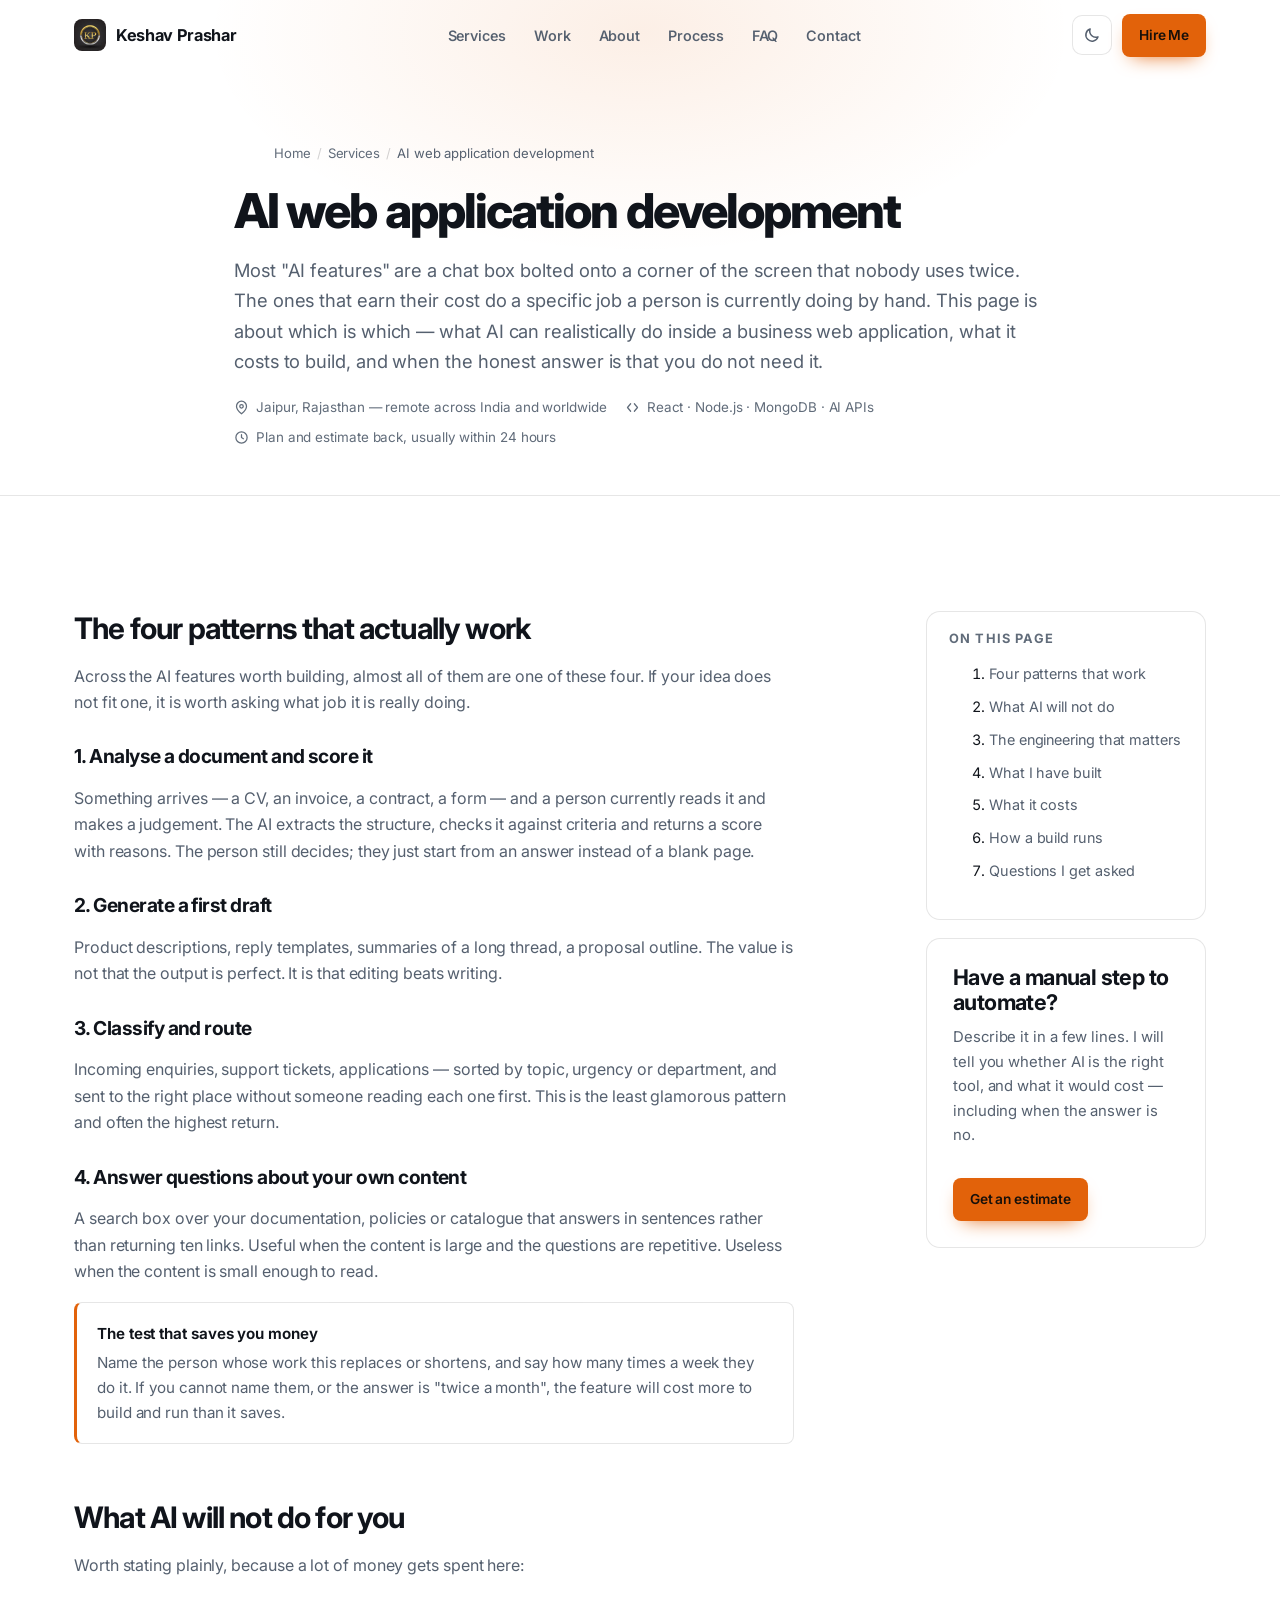
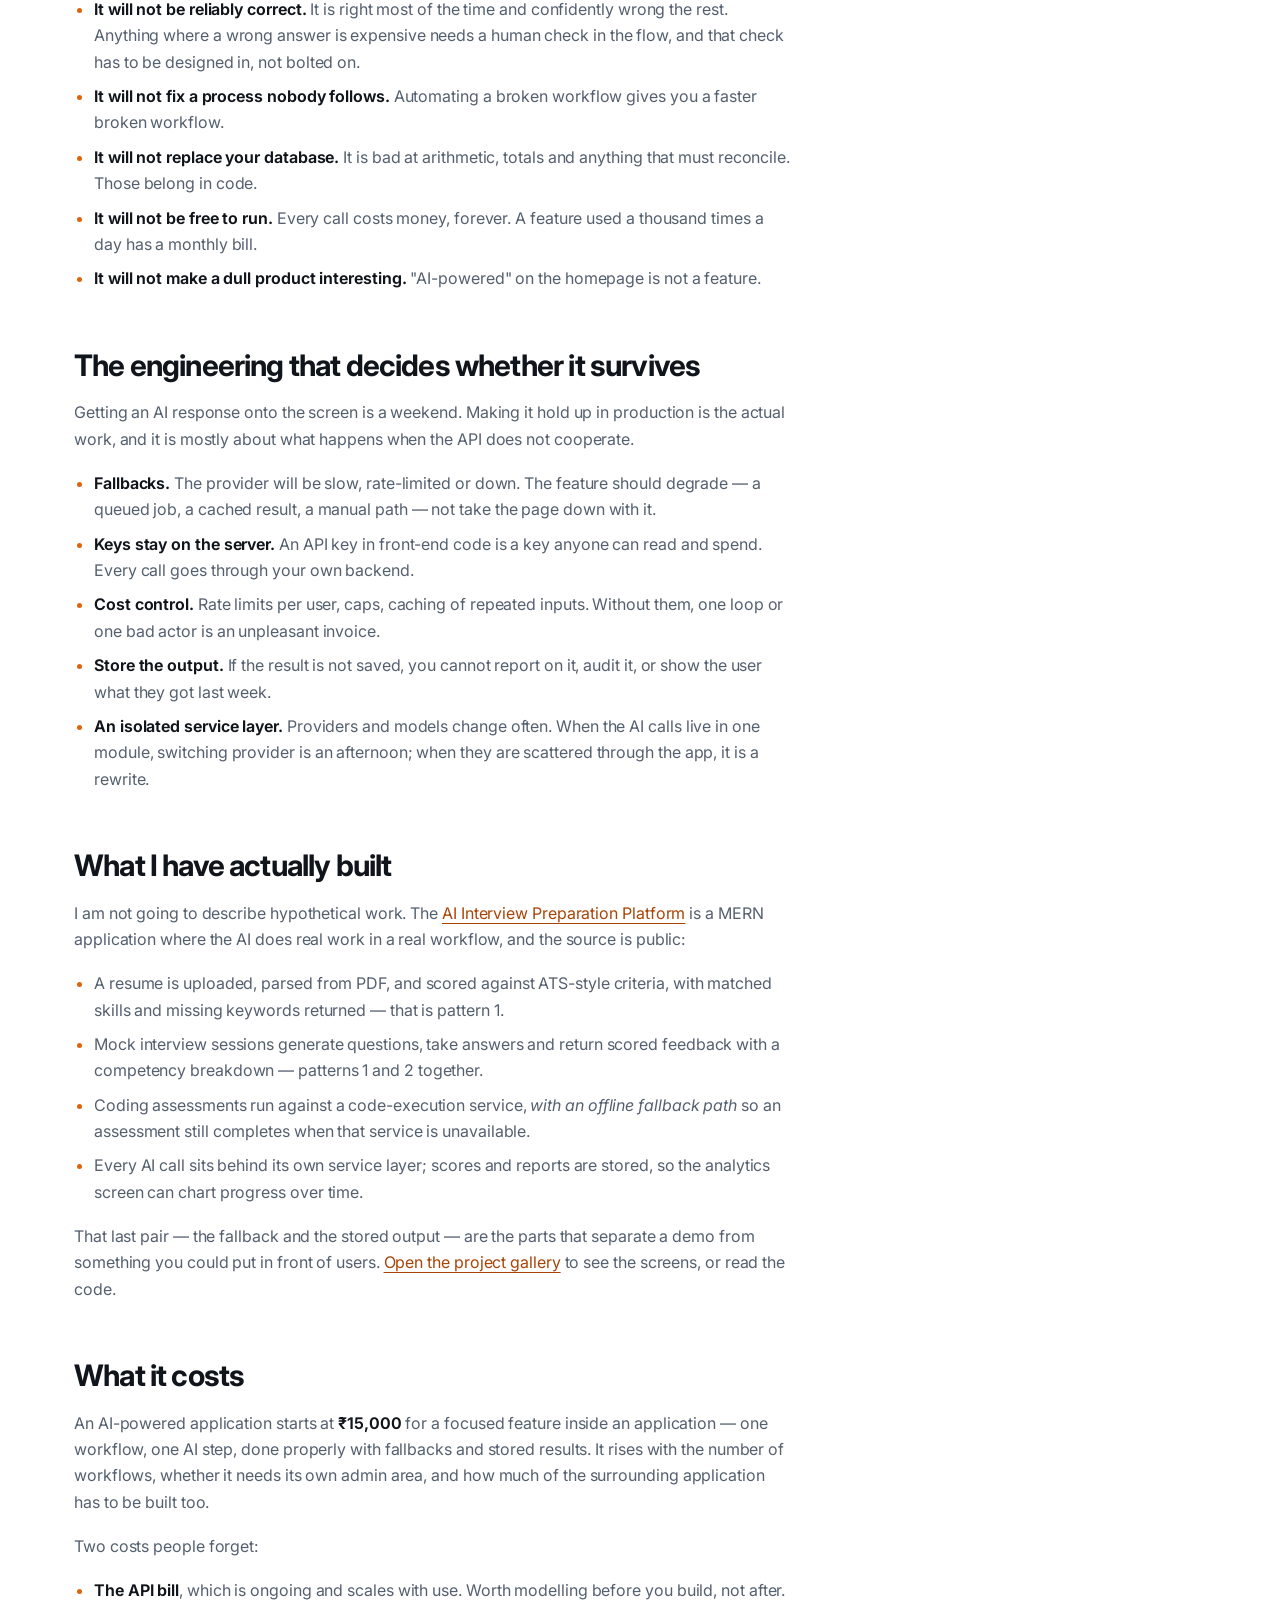
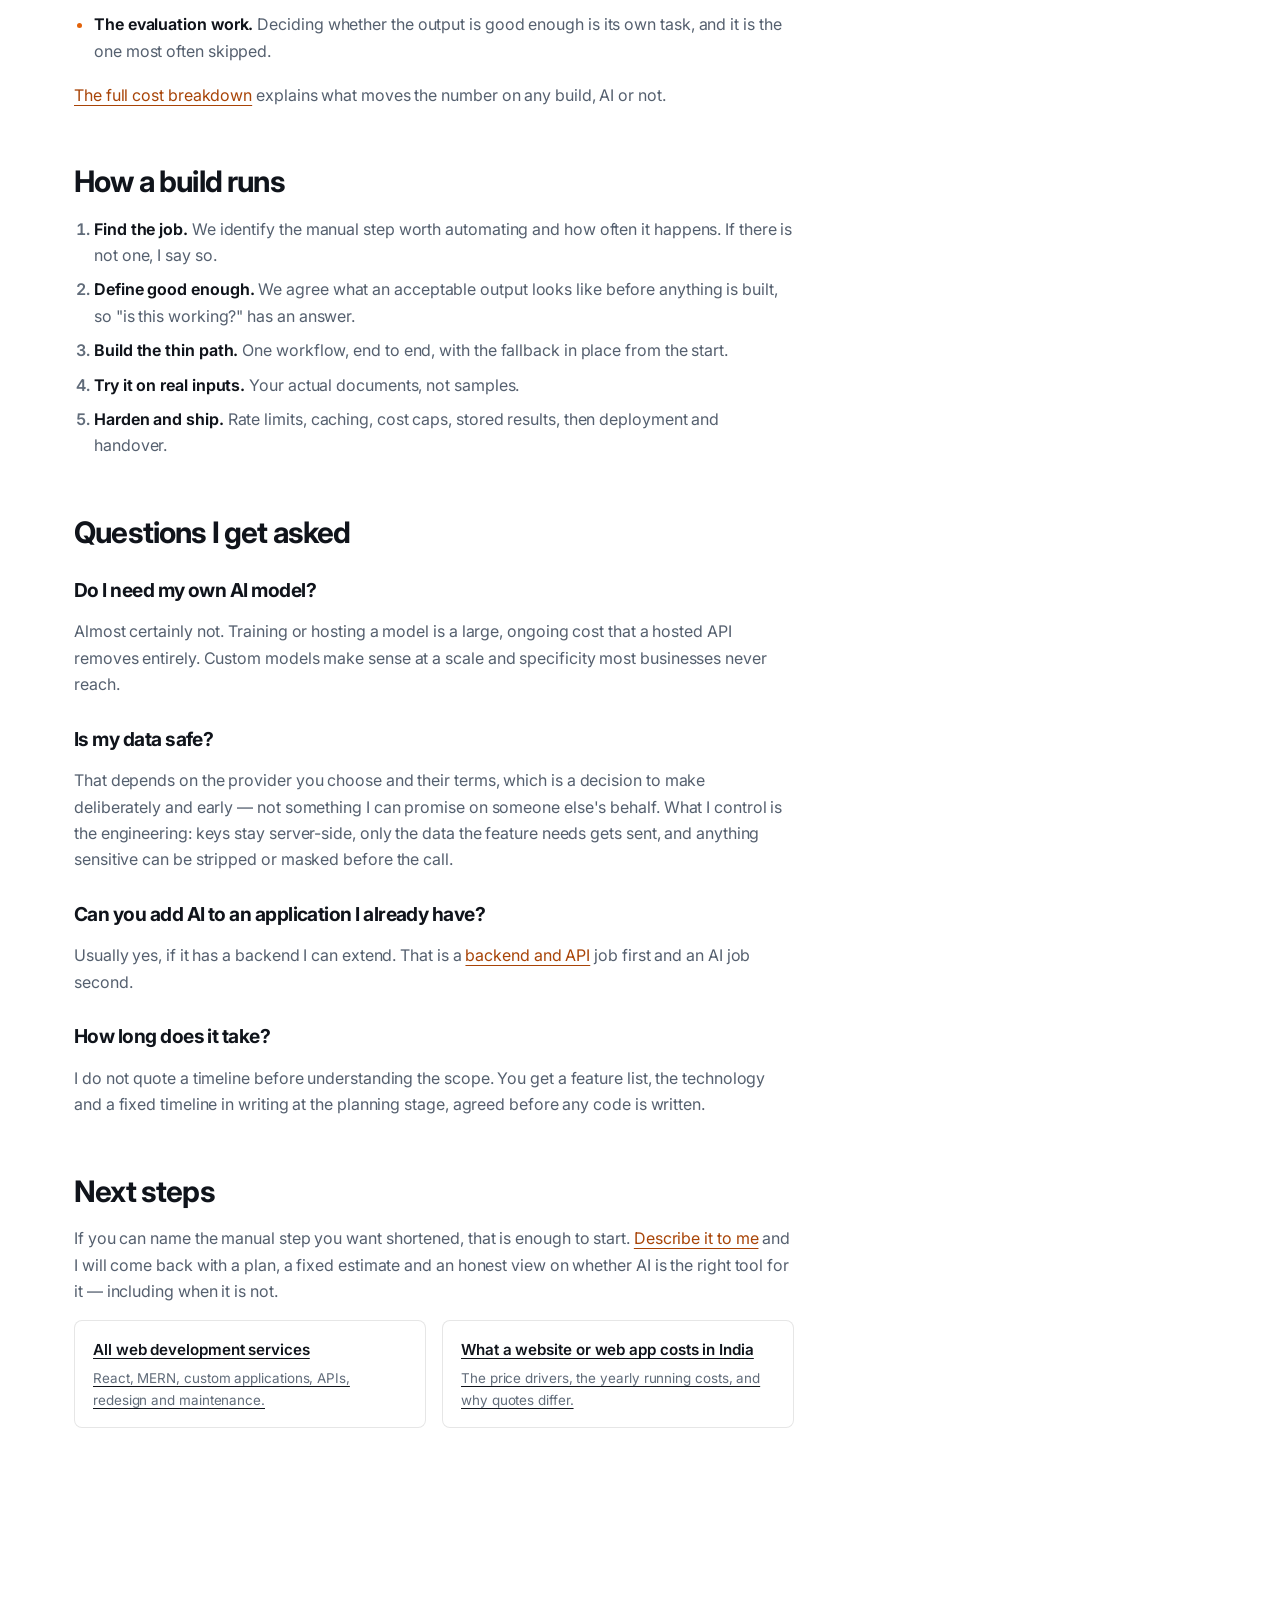
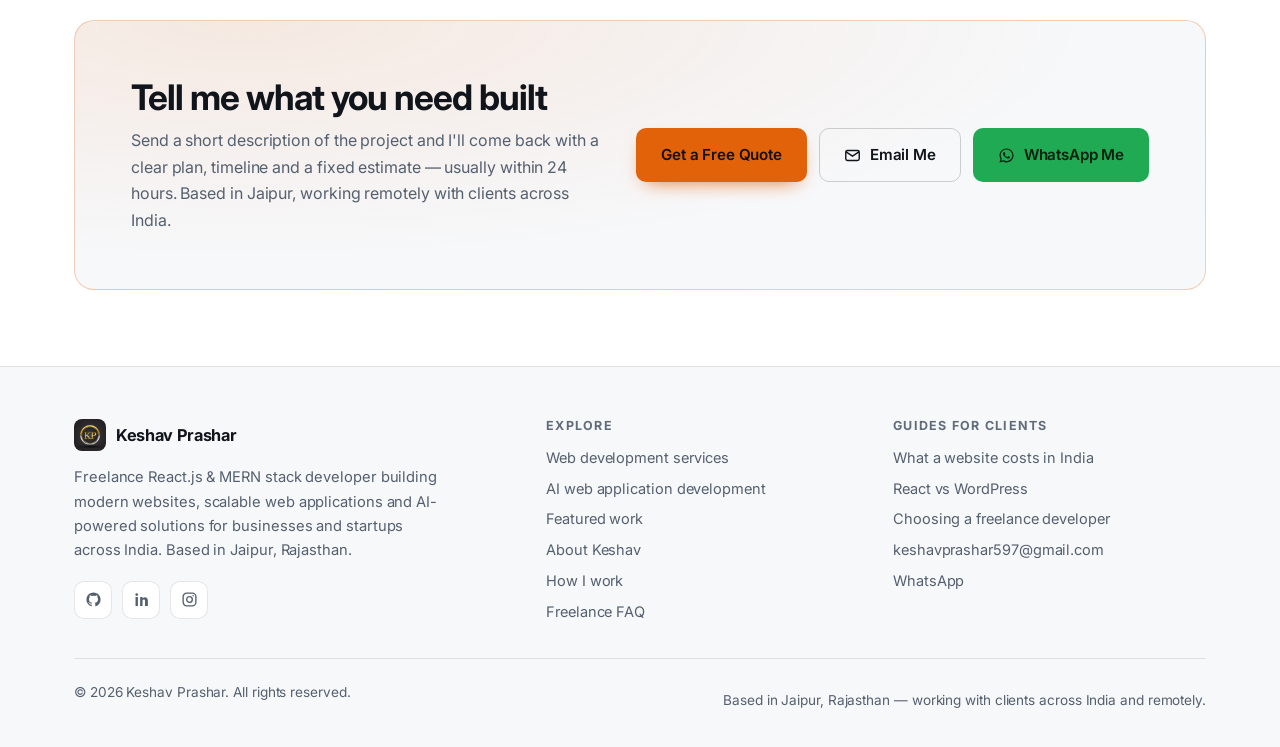
==== ai-web-development/index.html @ 8e87baff "Fix font-swap layout shift, add AI landing page, make CTAs trackable Three changes, each from a meas" ====
<!DOCTYPE html>
<html lang="en-IN" data-theme="dark">

<head>
	<meta charset="utf-8">
	<meta name="viewport" content="width=device-width, initial-scale=1">
	<meta name="theme-color" content="#0b0d11">

	<title>AI Web Application Development in India | Keshav Prashar</title>
	<meta name="description" content="What AI can realistically do inside a business web application, the four patterns that actually work, what it costs, and when AI is the wrong answer. From a developer who has shipped one.">
	<link rel="canonical" href="https://keshavprash.github.io/Keshav-Dev/ai-web-development/">

	<!-- Open Graph -->
	<meta property="og:type" content="website">
	<meta property="og:site_name" content="Keshav Prashar">
	<meta property="og:title" content="AI Web Application Development in India">
	<meta property="og:description" content="What AI can realistically do inside a business web application, the four patterns that actually work, what it costs, and when AI is the wrong answer.">
	<meta property="og:image" content="https://keshavprash.github.io/Keshav-Dev/images/og-cover.jpg">
	<meta property="og:image:width" content="1200">
	<meta property="og:image:height" content="630">
	<meta property="og:url" content="https://keshavprash.github.io/Keshav-Dev/ai-web-development/">
	<meta property="og:locale" content="en_IN">

	<!-- Twitter -->
	<meta name="twitter:card" content="summary_large_image">
	<meta name="twitter:title" content="AI Web Application Development in India">
	<meta name="twitter:description" content="What AI can realistically do inside a business web application, and when it is the wrong answer.">
	<meta name="twitter:image" content="https://keshavprash.github.io/Keshav-Dev/images/og-cover.jpg">

	<script type="application/ld+json">
	{
		"@context": "https://schema.org",
		"@graph": [
			{
				"@type": "WebPage",
				"@id": "https://keshavprash.github.io/Keshav-Dev/ai-web-development/#webpage",
				"url": "https://keshavprash.github.io/Keshav-Dev/ai-web-development/",
				"name": "AI Web Application Development in India | Keshav Prashar",
				"description": "What AI can realistically do inside a business web application, the four patterns that actually work, what it costs, and when AI is the wrong answer.",
				"inLanguage": "en-IN",
				"isPartOf": { "@id": "https://keshavprash.github.io/Keshav-Dev/#website" },
				"about": { "@id": "https://keshavprash.github.io/Keshav-Dev/#service-ai-application" },
				"publisher": { "@id": "https://keshavprash.github.io/Keshav-Dev/#person" },
				"breadcrumb": { "@id": "https://keshavprash.github.io/Keshav-Dev/ai-web-development/#breadcrumb" },
				"dateModified": "2026-08-30"
			},
			{
				"@type": "Service",
				"@id": "https://keshavprash.github.io/Keshav-Dev/#service-ai-application",
				"name": "AI-Powered Web Application Development",
				"description": "Web applications with AI APIs behind them — automated analysis, generated feedback and scoring built into a workflow your users actually follow.",
				"serviceType": "AI web application development",
				"provider": { "@id": "https://keshavprash.github.io/Keshav-Dev/#person" },
				"areaServed": [
					{ "@type": "Country", "name": "India" },
					{ "@type": "State", "name": "Rajasthan" },
					{ "@type": "City", "name": "Jaipur" }
				],
				"url": "https://keshavprash.github.io/Keshav-Dev/ai-web-development/"
			},
			{
				"@type": "Person",
				"@id": "https://keshavprash.github.io/Keshav-Dev/#person",
				"name": "Keshav Prashar",
				"jobTitle": "Freelance React.js & MERN Stack Developer",
				"url": "https://keshavprash.github.io/Keshav-Dev/",
				"email": "mailto:keshavprashar597@gmail.com",
				"telephone": "+91-7633853037",
				"address": {
					"@type": "PostalAddress",
					"addressLocality": "Jaipur",
					"addressRegion": "Rajasthan",
					"addressCountry": "IN"
				},
				"sameAs": [
					"https://github.com/keshavprash",
					"https://www.linkedin.com/in/keshav-prashar-9277b2256"
				]
			},
			{
				"@type": "BreadcrumbList",
				"@id": "https://keshavprash.github.io/Keshav-Dev/ai-web-development/#breadcrumb",
				"itemListElement": [
					{ "@type": "ListItem", "position": 1, "name": "Home", "item": "https://keshavprash.github.io/Keshav-Dev/" },
					{ "@type": "ListItem", "position": 2, "name": "Services", "item": "https://keshavprash.github.io/Keshav-Dev/services/" },
					{ "@type": "ListItem", "position": 3, "name": "AI web application development" }
				]
			}
		]
	}
	</script>
	<meta name="robots" content="index, follow, max-snippet:-1, max-image-preview:large, max-video-preview:-1">
	<meta name="author" content="Keshav Prashar">

	<link rel="icon" type="image/jpeg" href="../images/kp.jpg">
	<link rel="apple-touch-icon" href="../images/kp.jpg">

	<link rel="preconnect" href="https://fonts.googleapis.com">
	<link rel="preconnect" href="https://fonts.gstatic.com" crossorigin>
	<link href="https://fonts.googleapis.com/css2?family=Inter:wght@400;500;600;700;800&display=swap" rel="stylesheet">
	<link rel="stylesheet" href="../css/style.css">

	<script>
		// Restore the visitor's saved theme before first paint.
		(function () {
			try {
				var saved = localStorage.getItem('kp-theme');
				if (saved === 'light' || saved === 'dark') {
					document.documentElement.setAttribute('data-theme', saved);
				} else if (window.matchMedia('(prefers-color-scheme: light)').matches) {
					document.documentElement.setAttribute('data-theme', 'light');
				}
				var tc = document.querySelector('meta[name="theme-color"]');
				if (tc && document.documentElement.getAttribute('data-theme') === 'light') {
					tc.setAttribute('content', '#ffffff');
				}
			} catch (e) { /* keep the default dark theme */ }
		})();
	</script>
</head>

<body>
	<a class="skip-link" href="#main">Skip to main content</a>

	<header class="site-header">
		<div class="container">
			<nav class="nav" aria-label="Primary">
				<a class="brand" href="../">
					<img src="../images/kp.jpg" alt="" width="32" height="32" decoding="async">
					<span>Keshav Prashar</span>
				</a>

				<ul class="nav-links">
					<li><a href="../services/">Services</a></li>
					<li><a href="../#work">Work</a></li>
					<li><a href="../#about">About</a></li>
					<li><a href="../#process">Process</a></li>
					<li><a href="../#faq">FAQ</a></li>
					<li><a href="../#contact">Contact</a></li>
				</ul>

				<div class="nav-actions">
					<button class="icon-btn theme-toggle" type="button" aria-label="Switch to light theme">
						<svg class="icon-sun" viewBox="0 0 24 24" fill="none" stroke="currentColor" stroke-width="2" stroke-linecap="round" aria-hidden="true"><circle cx="12" cy="12" r="4.2"/><path d="M12 2v2.4M12 19.6V22M4.2 4.2l1.7 1.7M18.1 18.1l1.7 1.7M2 12h2.4M19.6 12H22M4.2 19.8l1.7-1.7M18.1 5.9l1.7-1.7"/></svg>
						<svg class="icon-moon" viewBox="0 0 24 24" fill="none" stroke="currentColor" stroke-width="2" stroke-linecap="round" stroke-linejoin="round" aria-hidden="true"><path d="M20 14.5A8.2 8.2 0 0 1 9.5 4 8.3 8.3 0 1 0 20 14.5z"/></svg>
					</button>

					<a class="btn btn--primary btn--sm btn--hire" href="../#contact">Hire Me</a>

					<button class="icon-btn nav-toggle" type="button" aria-expanded="false" aria-controls="mobile-menu" aria-label="Open menu">
						<svg viewBox="0 0 24 24" fill="none" stroke="currentColor" stroke-width="2" stroke-linecap="round" aria-hidden="true"><path d="M3 6h18M3 12h18M3 18h18"/></svg>
					</button>
				</div>
			</nav>
		</div>
	</header>

	<div class="mobile-menu" id="mobile-menu">
		<a href="../services/">Services</a>
		<a href="../#work">Work</a>
		<a href="../#about">About</a>
		<a href="../#process">Process</a>
		<a href="../#faq">FAQ</a>
		<a href="../#contact">Contact</a>
		<a class="btn btn--primary" href="../#contact">Get a Project Estimate</a>
	</div>

	<main id="main" tabindex="-1">
		<!-- ==================================================== PAGE HERO -->
		<section class="page-hero">
			<div class="container">
				<ol class="crumbs" data-reveal>
					<li><a href="../">Home</a></li>
					<li><a href="../services/">Services</a></li>
					<li><span aria-current="page">AI web application development</span></li>
				</ol>

				<h1 data-reveal>AI web application development</h1>

				<p class="lede" data-reveal>
					Most "AI features" are a chat box bolted onto a corner of the screen that nobody uses twice.
					The ones that earn their cost do a specific job a person is currently doing by hand. This page
					is about which is which — what AI can realistically do inside a business web application,
					what it costs to build, and when the honest answer is that you do not need it.
				</p>

				<div class="page-meta" data-reveal>
					<span>
						<svg viewBox="0 0 24 24" fill="none" stroke="currentColor" stroke-width="2" stroke-linecap="round" stroke-linejoin="round" aria-hidden="true"><path d="M20 10c0 6-8 12-8 12s-8-6-8-12a8 8 0 1 1 16 0z"/><circle cx="12" cy="10" r="2.8"/></svg>
						Jaipur, Rajasthan — remote across India and worldwide
					</span>
					<span>
						<svg viewBox="0 0 24 24" fill="none" stroke="currentColor" stroke-width="2" stroke-linecap="round" stroke-linejoin="round" aria-hidden="true"><path d="M9 18l-5-6 5-6M15 6l5 6-5 6"/></svg>
						React · Node.js · MongoDB · AI APIs
					</span>
					<span>
						<svg viewBox="0 0 24 24" fill="none" stroke="currentColor" stroke-width="2" stroke-linecap="round" stroke-linejoin="round" aria-hidden="true"><circle cx="12" cy="12" r="9"/><path d="M12 7.5V12l3 2"/></svg>
						Plan and estimate back, usually within 24 hours
					</span>
				</div>
			</div>
		</section>

		<section class="section">
			<div class="container">
				<div class="article-grid">
					<article class="prose" data-reveal>

						<h2 id="what-works">The four patterns that actually work</h2>
						<p>Across the AI features worth building, almost all of them are one of these four. If your
							idea does not fit one, it is worth asking what job it is really doing.</p>

						<h3>1. Analyse a document and score it</h3>
						<p>Something arrives — a CV, an invoice, a contract, a form — and a person currently reads
							it and makes a judgement. The AI extracts the structure, checks it against criteria and
							returns a score with reasons. The person still decides; they just start from an answer
							instead of a blank page.</p>

						<h3>2. Generate a first draft</h3>
						<p>Product descriptions, reply templates, summaries of a long thread, a proposal outline.
							The value is not that the output is perfect. It is that editing beats writing.</p>

						<h3>3. Classify and route</h3>
						<p>Incoming enquiries, support tickets, applications — sorted by topic, urgency or
							department, and sent to the right place without someone reading each one first. This is
							the least glamorous pattern and often the highest return.</p>

						<h3>4. Answer questions about your own content</h3>
						<p>A search box over your documentation, policies or catalogue that answers in sentences
							rather than returning ten links. Useful when the content is large and the questions are
							repetitive. Useless when the content is small enough to read.</p>

						<div class="callout">
							<p><strong>The test that saves you money</strong>
								Name the person whose work this replaces or shortens, and say how many times a week
								they do it. If you cannot name them, or the answer is "twice a month", the feature
								will cost more to build and run than it saves.</p>
						</div>

						<h2 id="what-it-doesnt">What AI will not do for you</h2>
						<p>Worth stating plainly, because a lot of money gets spent here:</p>
						<ul>
							<li><strong>It will not be reliably correct.</strong> It is right most of the time and
								confidently wrong the rest. Anything where a wrong answer is expensive needs a human
								check in the flow, and that check has to be designed in, not bolted on.</li>
							<li><strong>It will not fix a process nobody follows.</strong> Automating a broken
								workflow gives you a faster broken workflow.</li>
							<li><strong>It will not replace your database.</strong> It is bad at arithmetic, totals
								and anything that must reconcile. Those belong in code.</li>
							<li><strong>It will not be free to run.</strong> Every call costs money, forever. A
								feature used a thousand times a day has a monthly bill.</li>
							<li><strong>It will not make a dull product interesting.</strong> "AI-powered" on the
								homepage is not a feature.</li>
						</ul>

						<h2 id="engineering">The engineering that decides whether it survives</h2>
						<p>Getting an AI response onto the screen is a weekend. Making it hold up in production is
							the actual work, and it is mostly about what happens when the API does not cooperate.</p>
						<ul>
							<li><strong>Fallbacks.</strong> The provider will be slow, rate-limited or down. The
								feature should degrade — a queued job, a cached result, a manual path — not take the
								page down with it.</li>
							<li><strong>Keys stay on the server.</strong> An API key in front-end code is a key
								anyone can read and spend. Every call goes through your own backend.</li>
							<li><strong>Cost control.</strong> Rate limits per user, caps, caching of repeated
								inputs. Without them, one loop or one bad actor is an unpleasant invoice.</li>
							<li><strong>Store the output.</strong> If the result is not saved, you cannot report on
								it, audit it, or show the user what they got last week.</li>
							<li><strong>An isolated service layer.</strong> Providers and models change often. When
								the AI calls live in one module, switching provider is an afternoon; when they are
								scattered through the app, it is a rewrite.</li>
						</ul>

						<h2 id="proof">What I have actually built</h2>
						<p>I am not going to describe hypothetical work. The
							<a href="https://github.com/keshavprash/AI-Interview-Preparation-Platform" target="_blank" rel="noopener" data-cta="github">AI
							Interview Preparation Platform</a> is a MERN application where the AI does real work in
							a real workflow, and the source is public:</p>
						<ul>
							<li>A resume is uploaded, parsed from PDF, and scored against ATS-style criteria, with
								matched skills and missing keywords returned — that is pattern 1.</li>
							<li>Mock interview sessions generate questions, take answers and return scored feedback
								with a competency breakdown — patterns 1 and 2 together.</li>
							<li>Coding assessments run against a code-execution service, <em>with an offline
								fallback path</em> so an assessment still completes when that service is
								unavailable.</li>
							<li>Every AI call sits behind its own service layer; scores and reports are stored, so
								the analytics screen can chart progress over time.</li>
						</ul>
						<p>That last pair — the fallback and the stored output — are the parts that separate a demo
							from something you could put in front of users.
							<a href="../#work">Open the project gallery</a> to see the screens, or read the code.</p>

						<h2 id="cost">What it costs</h2>
						<p>An AI-powered application starts at <strong>₹15,000</strong> for a focused feature inside
							an application — one workflow, one AI step, done properly with fallbacks and stored
							results. It rises with the number of workflows, whether it needs its own admin area, and
							how much of the surrounding application has to be built too.</p>
						<p>Two costs people forget:</p>
						<ul>
							<li><strong>The API bill</strong>, which is ongoing and scales with use. Worth modelling
								before you build, not after.</li>
							<li><strong>The evaluation work.</strong> Deciding whether the output is good enough is
								its own task, and it is the one most often skipped.</li>
						</ul>
						<p><a href="../website-development-cost-india/">The full cost breakdown</a> explains what
							moves the number on any build, AI or not.</p>

						<h2 id="process">How a build runs</h2>
						<ol>
							<li><strong>Find the job.</strong> We identify the manual step worth automating and how
								often it happens. If there is not one, I say so.</li>
							<li><strong>Define good enough.</strong> We agree what an acceptable output looks like
								before anything is built, so "is this working?" has an answer.</li>
							<li><strong>Build the thin path.</strong> One workflow, end to end, with the fallback in
								place from the start.</li>
							<li><strong>Try it on real inputs.</strong> Your actual documents, not samples.</li>
							<li><strong>Harden and ship.</strong> Rate limits, caching, cost caps, stored results,
								then deployment and handover.</li>
						</ol>

						<h2 id="faq">Questions I get asked</h2>
						<h3>Do I need my own AI model?</h3>
						<p>Almost certainly not. Training or hosting a model is a large, ongoing cost that a
							hosted API removes entirely. Custom models make sense at a scale and specificity most
							businesses never reach.</p>
						<h3>Is my data safe?</h3>
						<p>That depends on the provider you choose and their terms, which is a decision to make
							deliberately and early — not something I can promise on someone else's behalf. What I
							control is the engineering: keys stay server-side, only the data the feature needs gets
							sent, and anything sensitive can be stripped or masked before the call.</p>
						<h3>Can you add AI to an application I already have?</h3>
						<p>Usually yes, if it has a backend I can extend. That is a
							<a href="../services/#api-backend">backend and API</a> job first and an AI job second.</p>
						<h3>How long does it take?</h3>
						<p>I do not quote a timeline before understanding the scope. You get a feature list, the
							technology and a fixed timeline in writing at the planning stage, agreed before any code
							is written.</p>

						<h2 id="next">Next steps</h2>
						<p>If you can name the manual step you want shortened, that is enough to start.
							<a href="../#contact">Describe it to me</a> and I will come back with a plan, a fixed
							estimate and an honest view on whether AI is the right tool for it — including when it
							is not.</p>

						<div class="next-reads">
							<a href="../services/">All web development services
								<span>React, MERN, custom applications, APIs, redesign and maintenance.</span></a>
							<a href="../website-development-cost-india/">What a website or web app costs in India
								<span>The price drivers, the yearly running costs, and why quotes differ.</span></a>
						</div>
					</article>

					<aside class="article-side">
						<nav class="card toc" aria-label="On this page">
							<h2>On this page</h2>
							<ol>
								<li><a href="#what-works">Four patterns that work</a></li>
								<li><a href="#what-it-doesnt">What AI will not do</a></li>
								<li><a href="#engineering">The engineering that matters</a></li>
								<li><a href="#proof">What I have built</a></li>
								<li><a href="#cost">What it costs</a></li>
								<li><a href="#process">How a build runs</a></li>
								<li><a href="#faq">Questions I get asked</a></li>
							</ol>
						</nav>

						<div class="card">
							<h3>Have a manual step to automate?</h3>
							<p style="font-size:.93rem">Describe it in a few lines. I will tell you whether AI is
								the right tool, and what it would cost — including when the answer is no.</p>
							<a class="btn btn--primary btn--sm" href="../#contact" style="margin-top:14px">Get an estimate</a>
						</div>
					</aside>
				</div>
			</div>
		</section>

		<!-- ================================================= CLOSING CTA -->
		<section class="section section--tight" aria-label="Start a project">
			<div class="container">
				<div class="cta-band" data-reveal>
					<div>
						<h2>Tell me what you need built</h2>
						<p>Send a short description of the project and I'll come back with a clear plan, timeline
							and a fixed estimate — usually within 24 hours. Based in Jaipur, working remotely with
							clients across India.</p>
					</div>
					<div class="actions">
						<a class="btn btn--primary" href="../#contact">Get a Free Quote</a>
						<a class="btn btn--ghost" href="mailto:keshavprashar597@gmail.com?subject=Project%20enquiry" data-cta="email"><svg viewBox="0 0 24 24" fill="none" stroke="currentColor" stroke-width="2" stroke-linecap="round" stroke-linejoin="round" aria-hidden="true"><rect x="2.5" y="5" width="19" height="14" rx="2.5"/><path d="M3 7l9 6 9-6"/></svg>Email Me</a>
						<a class="btn btn--wa" href="https://wa.me/917633853037?text=Hi%20Keshav%2C%20I%27d%20like%20to%20discuss%20a%20project." target="_blank" rel="noopener" data-cta="whatsapp">
							<svg viewBox="0 0 24 24" fill="currentColor" aria-hidden="true"><path d="M12.04 2C6.6 2 2.2 6.4 2.2 11.84c0 1.74.46 3.44 1.32 4.94L2.05 22l5.35-1.4a9.8 9.8 0 0 0 4.64 1.18h.01c5.43 0 9.84-4.4 9.84-9.84 0-2.63-1.02-5.1-2.88-6.96A9.78 9.78 0 0 0 12.04 2zm0 17.94h-.01a8.2 8.2 0 0 1-4.16-1.14l-.3-.18-3.1.81.83-3.02-.2-.31a8.14 8.14 0 0 1-1.25-4.36c0-4.52 3.68-8.19 8.2-8.19a8.14 8.14 0 0 1 5.79 2.4 8.13 8.13 0 0 1 2.4 5.8c0 4.52-3.68 8.19-8.2 8.19zm4.5-6.13c-.25-.13-1.46-.72-1.68-.8-.23-.09-.39-.13-.56.12-.16.25-.64.8-.79.97-.14.16-.29.18-.54.06-.25-.13-1.04-.39-1.98-1.22-.73-.65-1.23-1.46-1.37-1.71-.14-.25-.02-.38.11-.5.11-.11.25-.29.37-.44.13-.15.17-.25.25-.42.08-.16.04-.31-.02-.44-.06-.12-.56-1.34-.76-1.84-.2-.48-.4-.42-.56-.43h-.48c-.16 0-.43.06-.65.31s-.85.83-.85 2.02.87 2.34.99 2.5c.12.17 1.71 2.61 4.14 3.66.58.25 1.03.4 1.38.51.58.19 1.11.16 1.53.1.47-.07 1.46-.6 1.66-1.18.21-.58.21-1.07.15-1.18-.06-.11-.23-.17-.48-.29z"/></svg>
							WhatsApp Me
						</a>
					</div>
				</div>
			</div>
		</section>
	</main>

	<!-- ============================================================ FOOTER -->
	<footer class="site-footer">
		<div class="container">
			<div class="footer-grid">
				<div class="footer-about">
					<a class="brand" href="../" style="margin-bottom:14px">
						<img src="../images/kp.jpg" alt="" width="32" height="32" loading="lazy" decoding="async">
						<span>Keshav Prashar</span>
					</a>
					<p>Freelance React.js &amp; MERN stack developer building modern websites, scalable web
						applications and AI-powered solutions for businesses and startups across India. Based in
						Jaipur, Rajasthan.</p>
					<ul class="social">
						<li><a href="https://github.com/keshavprash" target="_blank" rel="noopener" aria-label="GitHub" data-cta="github">
							<svg viewBox="0 0 24 24" fill="currentColor" aria-hidden="true"><path d="M12 2a10 10 0 0 0-3.16 19.49c.5.09.68-.22.68-.48v-1.7c-2.78.6-3.37-1.34-3.37-1.34-.45-1.16-1.11-1.47-1.11-1.47-.91-.62.07-.6.07-.6 1 .07 1.53 1.03 1.53 1.03.89 1.53 2.34 1.09 2.91.83.09-.65.35-1.09.63-1.34-2.22-.25-4.56-1.11-4.56-4.94 0-1.09.39-1.98 1.03-2.68-.1-.25-.45-1.27.1-2.65 0 0 .84-.27 2.75 1.02a9.5 9.5 0 0 1 5 0c1.91-1.29 2.75-1.02 2.75-1.02.55 1.38.2 2.4.1 2.65.64.7 1.03 1.59 1.03 2.68 0 3.84-2.34 4.69-4.57 4.94.36.31.68.92.68 1.85v2.74c0 .27.18.58.69.48A10 10 0 0 0 12 2z"/></svg>
						</a></li>
						<li><a href="https://www.linkedin.com/in/keshav-prashar-9277b2256" target="_blank" rel="noopener" aria-label="LinkedIn" data-cta="linkedin">
							<svg viewBox="0 0 24 24" fill="currentColor" aria-hidden="true"><path d="M6.94 8.5H3.56V21h3.38V8.5zM5.25 3a1.96 1.96 0 1 0 0 3.92 1.96 1.96 0 0 0 0-3.92zM21 13.9c0-3.4-1.82-4.98-4.24-4.98-1.96 0-2.83 1.08-3.32 1.83V8.5H10.1c.04.95 0 12.5 0 12.5h3.34v-6.98c0-.3.02-.6.11-.82.24-.6.79-1.22 1.72-1.22 1.21 0 1.7.92 1.7 2.28V21H21v-7.1z"/></svg>
						</a></li>
						<li><a href="https://www.instagram.com/keshav_prashar_00/" target="_blank" rel="noopener" aria-label="Instagram">
							<svg viewBox="0 0 24 24" fill="none" stroke="currentColor" stroke-width="1.9" aria-hidden="true"><rect x="3" y="3" width="18" height="18" rx="5"/><circle cx="12" cy="12" r="4"/><circle cx="17.2" cy="6.8" r="1.1" fill="currentColor" stroke="none"/></svg>
						</a></li>
					</ul>
				</div>

				<div>
					<h3>Explore</h3>
					<ul class="footer-links">
						<li><a href="../services/">Web development services</a></li>
						<li><a href="../ai-web-development/">AI web application development</a></li>
						<li><a href="../#work">Featured work</a></li>
						<li><a href="../#about">About Keshav</a></li>
						<li><a href="../#process">How I work</a></li>
						<li><a href="../#faq">Freelance FAQ</a></li>
					</ul>
				</div>

				<div>
					<h3>Guides for clients</h3>
					<ul class="footer-links">
						<li><a href="../website-development-cost-india/">What a website costs in India</a></li>
						<li><a href="../react-vs-wordpress/">React vs WordPress</a></li>
						<li><a href="../hire-freelance-web-developer-india/">Choosing a freelance developer</a></li>
						<li><a href="mailto:keshavprashar597@gmail.com" data-cta="email">keshavprashar597@gmail.com</a></li>
						<li><a href="https://wa.me/917633853037" target="_blank" rel="noopener" data-cta="whatsapp">WhatsApp</a></li>
					</ul>
				</div>
			</div>

			<div class="footer-bottom">
				<p>&copy; <span id="year">2026</span> Keshav Prashar. All rights reserved.</p>
				<p>Based in Jaipur, Rajasthan — working with clients across India and remotely.</p>
			</div>
		</div>
	</footer>

	<button class="to-top" type="button" aria-label="Back to top">
		<svg viewBox="0 0 24 24" fill="none" stroke="currentColor" stroke-width="2.2" stroke-linecap="round" stroke-linejoin="round" aria-hidden="true"><path d="M12 19V5M6 11l6-6 6 6"/></svg>
	</button>

	<script src="../js/main.js" defer></script>
</body>

</html>
---- css/style.css ----
/* ==========================================================================
   Keshav Prashar — Portfolio
   Single stylesheet. No frameworks.
   1. Tokens & theme
   2. Base & typography
   3. Layout primitives
   4. Buttons, tags, cards
   5. Header / navigation
   6. Sections
   7. Motion
   8. Responsive
   ========================================================================== */

/* 1. Tokens & theme ------------------------------------------------------ */

/* Inter arrives over the network with font-display:swap, so the browser paints
   the fallback first and reflows every line when Inter lands. Metric overrides
   make the local fallback occupy the same space as Inter, so the swap is
   invisible instead of shifting the page. */
@font-face {
	font-family: "Inter Fallback";
	src: local("Arial"), local("Helvetica"), local("Roboto");
	ascent-override: 90.49%;
	descent-override: 22.56%;
	line-gap-override: 0%;
	size-adjust: 107.12%;
}

:root {
	--font-sans: "Inter", "Inter Fallback", -apple-system, BlinkMacSystemFont, "Segoe UI", Roboto, Helvetica, Arial, sans-serif;
	--font-mono: ui-monospace, SFMono-Regular, "SF Mono", Menlo, Consolas, monospace;

	--bg: #0b0d11;
	--bg-elev: #12151b;
	--surface: #14181f;
	--surface-2: #1a1f27;
	--line: rgba(255, 255, 255, .09);
	--line-strong: rgba(255, 255, 255, .16);
	--text: #e9edf3;
	--text-muted: #98a3b3;
	--text-dim: #7c8797;

	--accent: #ff7a1a;
	--accent-hover: #ff8f3d;
	--accent-soft: rgba(255, 122, 26, .12);
	--accent-line: rgba(255, 122, 26, .32);
	--accent-text: #ff9445;

	--ok: #35c98a;

	--radius-sm: 8px;
	--radius: 14px;
	--radius-lg: 20px;

	--shadow-sm: 0 1px 2px rgba(0, 0, 0, .4);
	--shadow: 0 12px 32px -12px rgba(0, 0, 0, .65);
	--shadow-lg: 0 30px 70px -30px rgba(0, 0, 0, .8);

	--container: 1180px;
	--gutter: 24px;
	--section-y: clamp(72px, 9vw, 120px);

	--header-h: 72px;
	color-scheme: dark;
}

html[data-theme="light"] {
	--bg: #ffffff;
	--bg-elev: #f7f8fa;
	--surface: #ffffff;
	--surface-2: #f4f6f9;
	--line: rgba(11, 13, 17, .10);
	--line-strong: rgba(11, 13, 17, .18);
	--text: #10141b;
	--text-muted: #55606f;
	--text-dim: #616c7a;

	--accent: #e2620a;
	--accent-hover: #c65308;
	--accent-soft: rgba(226, 98, 10, .10);
	--accent-line: rgba(226, 98, 10, .28);
	--accent-text: #a84407;

	--shadow-sm: 0 1px 2px rgba(16, 20, 27, .06);
	--shadow: 0 12px 32px -14px rgba(16, 20, 27, .18);
	--shadow-lg: 0 30px 70px -34px rgba(16, 20, 27, .25);
	color-scheme: light;
}

/* 2. Base & typography --------------------------------------------------- */
*, *::before, *::after { box-sizing: border-box; }

html {
	-webkit-text-size-adjust: 100%;
	scroll-behavior: smooth;
	scroll-padding-top: calc(var(--header-h) + 16px);
}

body {
	margin: 0;
	background: var(--bg);
	color: var(--text);
	font-family: var(--font-sans);
	font-size: 16px;
	line-height: 1.65;
	font-weight: 400;
	letter-spacing: -0.005em;
	-webkit-font-smoothing: antialiased;
	-moz-osx-font-smoothing: grayscale;
	overflow-x: hidden;
}

h1, h2, h3, h4, h5 {
	margin: 0 0 .5em;
	font-weight: 700;
	line-height: 1.15;
	letter-spacing: -0.028em;
	color: var(--text);
}

h1 { font-size: clamp(2.4rem, 6vw, 4rem); font-weight: 800; letter-spacing: -0.04em; }
h2 { font-size: clamp(1.85rem, 3.6vw, 2.6rem); }
h3 { font-size: clamp(1.15rem, 1.8vw, 1.35rem); }
h4 { font-size: 1.02rem; }

p { margin: 0 0 1rem; color: var(--text-muted); }
p:last-child { margin-bottom: 0; }

a { color: var(--accent-text); text-decoration: none; transition: color .18s ease; }
a:hover { color: var(--accent-hover); }

img { max-width: 100%; height: auto; display: block; }
ul { margin: 0; padding: 0; list-style: none; }
strong { color: var(--text); font-weight: 650; }
small { font-size: .82rem; }

::selection { background: var(--accent); color: #fff; }

:focus-visible {
	outline: 2px solid var(--accent);
	outline-offset: 3px;
	border-radius: 4px;
}

.skip-link {
	position: absolute;
	left: 16px;
	top: -60px;
	z-index: 200;
	background: var(--accent);
	color: #18100a;
	padding: 10px 18px;
	border-radius: var(--radius-sm);
	font-weight: 600;
	transition: top .2s ease;
}
.skip-link:focus { top: 16px; color: #18100a; }

.sr-only {
	position: absolute; width: 1px; height: 1px;
	padding: 0; margin: -1px; overflow: hidden;
	clip: rect(0 0 0 0); white-space: nowrap; border: 0;
}

/* 3. Layout primitives --------------------------------------------------- */
.container {
	width: 100%;
	max-width: var(--container);
	margin-inline: auto;
	padding-inline: var(--gutter);
}

.section { padding-block: var(--section-y); position: relative; }
.section--tight { padding-block: clamp(48px, 6vw, 80px); }
.section--alt { background: var(--bg-elev); border-block: 1px solid var(--line); }

.section-head { max-width: 660px; margin-bottom: clamp(36px, 5vw, 56px); }
.section-head--center { margin-inline: auto; text-align: center; }
.section-head p { font-size: 1.05rem; }

.eyebrow {
	display: inline-flex;
	align-items: center;
	gap: 8px;
	font-size: .78rem;
	font-weight: 650;
	letter-spacing: .12em;
	text-transform: uppercase;
	color: var(--accent-text);
	margin-bottom: 14px;
}
.eyebrow::before {
	content: "";
	width: 22px; height: 1px;
	background: var(--accent-line);
}
.section-head--center .eyebrow::before { display: none; }

.grid { display: grid; gap: 22px; }
.grid--2 { grid-template-columns: repeat(2, minmax(0, 1fr)); }
.grid--3 { grid-template-columns: repeat(3, minmax(0, 1fr)); }
.grid--4 { grid-template-columns: repeat(4, minmax(0, 1fr)); }

/* 4. Buttons, tags, cards ------------------------------------------------ */
.btn {
	display: inline-flex;
	align-items: center;
	justify-content: center;
	gap: 9px;
	padding: 13px 24px;
	border: 1px solid transparent;
	border-radius: 10px;
	font: inherit;
	font-size: .95rem;
	font-weight: 600;
	letter-spacing: -0.01em;
	cursor: pointer;
	transition: background-color .18s ease, border-color .18s ease, color .18s ease, transform .18s ease, box-shadow .18s ease;
	white-space: nowrap;
}
.btn:hover { transform: translateY(-2px); }
.btn:active { transform: translateY(0); }
.btn svg { width: 17px; height: 17px; flex: none; }

.btn--primary { background: var(--accent); color: #18100a; box-shadow: 0 8px 20px -10px var(--accent); }
.btn--primary:hover { background: var(--accent-hover); color: #18100a; box-shadow: 0 12px 26px -10px var(--accent); }

.btn--ghost { background: transparent; color: var(--text); border-color: var(--line-strong); }
.btn--ghost:hover { color: var(--text); border-color: var(--accent); background: var(--accent-soft); }

.btn--solid { background: var(--surface-2); color: var(--text); border-color: var(--line); }
.btn--solid:hover { color: var(--text); border-color: var(--line-strong); }

.btn--wa { background: #1faa53; color: #06210f; }
.btn--wa:hover { background: #2bbb60; color: #06210f; }

.btn--sm { padding: 9px 16px; font-size: .86rem; border-radius: 8px; }
.btn--block { width: 100%; }

.link-arrow {
	display: inline-flex;
	align-items: center;
	gap: 6px;
	font-weight: 600;
	font-size: .92rem;
	color: var(--accent-text);
}
.link-arrow svg { width: 15px; height: 15px; transition: transform .18s ease; }
.link-arrow:hover svg { transform: translateX(3px); }

/* Inline prose links stay distinguishable without relying on colour alone. */
p a:not(.btn):not(.link-arrow):not(.brand),
.project-goal a,
li a.inline-link {
	text-decoration: underline;
	text-underline-offset: .22em;
	text-decoration-thickness: 1px;
}

.tags { display: flex; flex-wrap: wrap; gap: 7px; }
.tag {
	display: inline-block;
	padding: 4px 10px;
	border: 1px solid var(--line);
	border-radius: 6px;
	background: var(--surface-2);
	color: var(--text-muted);
	font-size: .765rem;
	font-weight: 550;
	letter-spacing: .01em;
	line-height: 1.5;
}
.tag--accent { color: var(--accent-text); border-color: var(--accent-line); background: var(--accent-soft); }

.card {
	position: relative;
	background: var(--surface);
	border: 1px solid var(--line);
	border-radius: var(--radius);
	padding: 26px;
	transition: border-color .2s ease, transform .2s ease, box-shadow .2s ease;
}
.card:hover { border-color: var(--line-strong); transform: translateY(-3px); box-shadow: var(--shadow); }

.card-icon {
	display: inline-flex;
	align-items: center;
	justify-content: center;
	width: 44px; height: 44px;
	border-radius: 11px;
	background: var(--accent-soft);
	border: 1px solid var(--accent-line);
	color: var(--accent-text);
	margin-bottom: 18px;
}
.card-icon svg { width: 21px; height: 21px; }

/* 5. Header / navigation ------------------------------------------------- */
.site-header {
	position: fixed;
	inset: 0 0 auto 0;
	z-index: 100;
	height: var(--header-h);
	display: flex;
	align-items: center;
	background: transparent;
	transition: background-color .25s ease, border-color .25s ease, backdrop-filter .25s ease;
	border-bottom: 1px solid transparent;
}
.site-header.is-menu-open,
.site-header.is-stuck {
	background: var(--bg);
	background: color-mix(in srgb, var(--bg) 82%, transparent);
	backdrop-filter: saturate(160%) blur(14px);
	-webkit-backdrop-filter: saturate(160%) blur(14px);
	border-bottom-color: var(--line);
}

.nav {
	display: flex;
	align-items: center;
	justify-content: space-between;
	gap: 20px;
	width: 100%;
}

.brand {
	display: inline-flex;
	align-items: center;
	gap: 10px;
	color: var(--text);
	font-weight: 700;
	letter-spacing: -0.02em;
	font-size: 1.02rem;
}
.brand:hover { color: var(--text); }
.brand img { width: 32px; height: 32px; border-radius: 8px; }
.brand span { white-space: nowrap; }

.nav-links {
	display: flex;
	align-items: center;
	gap: 4px;
}
.nav-links a {
	position: relative;
	padding: 8px 12px;
	border-radius: 8px;
	color: var(--text-muted);
	font-size: .9rem;
	font-weight: 550;
	transition: color .18s ease, background-color .18s ease;
}
.nav-links a:hover { color: var(--text); background: var(--surface-2); }
.nav-links a.is-active { color: var(--text); }
.nav-links a.is-active::after {
	content: "";
	position: absolute;
	left: 12px; right: 12px; bottom: 2px;
	height: 2px;
	border-radius: 2px;
	background: var(--accent);
}

.nav-actions { display: flex; align-items: center; gap: 10px; }

.icon-btn {
	display: inline-flex;
	align-items: center;
	justify-content: center;
	width: 40px; height: 40px;
	border: 1px solid var(--line);
	background: var(--surface);
	color: var(--text-muted);
	border-radius: 10px;
	cursor: pointer;
	transition: color .18s ease, border-color .18s ease;
}
.icon-btn:hover { color: var(--text); border-color: var(--line-strong); }
.icon-btn svg { width: 18px; height: 18px; }

.theme-toggle .icon-moon { display: none; }
html[data-theme="light"] .theme-toggle .icon-moon { display: block; }
html[data-theme="light"] .theme-toggle .icon-sun { display: none; }

.nav-toggle { display: none; }

/* Mobile menu panel */
.mobile-menu {
	position: fixed;
	inset: var(--header-h) 0 auto 0;
	z-index: 99;
	background: var(--bg);
	border-bottom: 1px solid var(--line);
	padding: 18px var(--gutter) 26px;
	transform: translateY(-14px);
	opacity: 0;
	visibility: hidden;
	transition: opacity .22s ease, transform .22s ease, visibility .22s;
	max-height: calc(100dvh - var(--header-h));
	overflow-y: auto;
}
.mobile-menu.is-open { opacity: 1; visibility: visible; transform: translateY(0); }
.mobile-menu a:not(.btn) {
	display: block;
	padding: 13px 4px;
	border-bottom: 1px solid var(--line);
	color: var(--text);
	font-size: 1.02rem;
	font-weight: 550;
}
.mobile-menu .btn { margin-top: 18px; width: 100%; }

/* 6. Sections ------------------------------------------------------------ */

/* 6.1 Hero */
.hero {
	position: relative;
	padding-top: calc(var(--header-h) + clamp(48px, 8vw, 92px));
	padding-bottom: clamp(56px, 8vw, 96px);
	overflow: hidden;
}
.hero::before {
	content: "";
	position: absolute;
	top: -20%; left: 50%;
	width: min(1100px, 130vw); height: 620px;
	transform: translateX(-50%);
	background: radial-gradient(ellipse at center, var(--accent-soft), transparent 68%);
	pointer-events: none;
	z-index: 0;
}
.hero > .container { position: relative; z-index: 1; }

.hero-grid {
	display: grid;
	grid-template-columns: minmax(0, 1.15fr) minmax(0, .85fr);
	gap: clamp(32px, 5vw, 64px);
	align-items: center;
}

.availability {
	display: inline-flex;
	align-items: center;
	gap: 9px;
	padding: 6px 14px 6px 11px;
	border: 1px solid var(--line);
	border-radius: 100px;
	background: var(--surface);
	color: var(--text-muted);
	font-size: .82rem;
	font-weight: 550;
	margin-bottom: 22px;
}
.availability .dot {
	width: 7px; height: 7px;
	border-radius: 50%;
	background: var(--ok);
	box-shadow: 0 0 0 3px rgba(53, 201, 138, .18);
}

.hero h1 { margin-bottom: 18px; }
.hero-name { display: block; margin-bottom: 10px; }

.hero-role {
	display: block;
	font-size: clamp(1.2rem, 2.4vw, 1.65rem);
	font-weight: 650;
	letter-spacing: -0.02em;
	color: var(--text);
	margin: 0;
	line-height: 1.3;
}
.hero-role .sep { color: var(--text-dim); margin-inline: 8px; font-weight: 400; }
/* keep the rotating phrase atomic so it never breaks mid-word as it types */
.hero-role .rotate { color: var(--accent-text); white-space: nowrap; }
.hero-role .caret {
	display: inline-block;
	width: 2px; height: 1em;
	background: var(--accent);
	vertical-align: -2px;
	margin-left: 2px;
	animation: blink 1s steps(2) infinite;
}
@keyframes blink { 50% { opacity: 0; } }

.hero-lead {
	font-size: clamp(1rem, 1.4vw, 1.12rem);
	max-width: 54ch;
	margin-bottom: 28px;
}

.hero-cta { display: flex; flex-wrap: wrap; gap: 12px; margin-bottom: 30px; }

.hero-meta {
	display: flex;
	flex-wrap: wrap;
	gap: 10px 24px;
	padding-top: 24px;
	border-top: 1px solid var(--line);
}
.hero-meta li {
	display: flex;
	align-items: center;
	gap: 8px;
	color: var(--text-muted);
	font-size: .88rem;
}
.hero-meta svg { width: 16px; height: 16px; color: var(--accent-text); flex: none; }

.hero-visual { position: relative; justify-self: center; width: 100%; max-width: 380px; }
.portrait-frame {
	position: relative;
	border-radius: var(--radius-lg);
	overflow: hidden;
	border: 1px solid var(--line-strong);
	background: var(--surface);
	box-shadow: var(--shadow-lg);
	aspect-ratio: 1 / 1;
}
.portrait-frame img { width: 100%; height: 100%; object-fit: cover; }
.portrait-frame::after {
	content: "";
	position: absolute; inset: 0;
	background: linear-gradient(180deg, transparent 55%, rgba(6, 8, 11, .55));
	pointer-events: none;
}
html[data-theme="light"] .portrait-frame::after { background: linear-gradient(180deg, transparent 62%, rgba(16, 20, 27, .3)); }

.floating-badge {
	position: absolute;
	left: -14px; bottom: 26px;
	z-index: 2;
	display: flex;
	align-items: center;
	gap: 11px;
	padding: 12px 16px;
	border-radius: 12px;
	background: var(--surface);
	border: 1px solid var(--line-strong);
	box-shadow: var(--shadow);
	max-width: 235px;
}
.floating-badge .fb-num { font-size: 1.3rem; font-weight: 800; color: var(--accent-text); letter-spacing: -0.03em; }
.floating-badge .fb-txt { font-size: .78rem; line-height: 1.35; color: var(--text-muted); }

/* 6.2 Stats */
.stats-strip {
	display: grid;
	grid-template-columns: repeat(4, minmax(0, 1fr));
	gap: 1px;
	background: var(--line);
	border: 1px solid var(--line);
	border-radius: var(--radius);
	overflow: hidden;
}
.stat {
	background: var(--bg-elev);
	padding: 26px 22px;
	text-align: center;
}
.stat .num {
	display: block;
	font-size: clamp(1.7rem, 3vw, 2.15rem);
	font-weight: 800;
	letter-spacing: -0.035em;
	color: var(--text);
	line-height: 1.1;
}
.stat .num .unit { color: var(--accent-text); }
.stat .label { font-size: .86rem; color: var(--text-muted); margin-top: 6px; display: block; }

/* 6.3 Services */
.service-card { display: flex; flex-direction: column; height: 100%; }
.service-card h3 { margin-bottom: 8px; }
.service-card p { font-size: .93rem; margin-bottom: 16px; }
.service-card .tags { margin-bottom: 20px; }
.service-foot {
	margin-top: auto;
	padding-top: 18px;
	border-top: 1px solid var(--line);
	display: flex;
	align-items: center;
	justify-content: space-between;
	gap: 12px;
	flex-wrap: wrap;
}
.price { line-height: 1.25; }
.price .from { display: block; font-size: .72rem; text-transform: uppercase; letter-spacing: .09em; color: var(--text-dim); font-weight: 600; }
.price .amount { font-size: 1.15rem; font-weight: 750; color: var(--text); letter-spacing: -0.02em; }

.section-cta {
	margin-top: 30px;
	display: flex;
	flex-wrap: wrap;
	justify-content: center;
	gap: 12px;
}

/* 6.3b Why work with me */
.why-card { display: flex; flex-direction: column; height: 100%; }
.why-card h3 { margin-bottom: 8px; font-size: 1.06rem; }
.why-card p { font-size: .93rem; margin: 0; }

.pricing-note {
	margin-top: 26px;
	padding: 16px 20px;
	border: 1px dashed var(--line-strong);
	border-radius: var(--radius);
	font-size: .88rem;
	color: var(--text-muted);
	text-align: center;
}

/* 6.4 Projects */
.projects { display: grid; gap: 22px; }

.project {
	display: grid;
	grid-template-columns: minmax(0, 1fr);
	background: var(--surface);
	border: 1px solid var(--line);
	border-radius: var(--radius-lg);
	overflow: hidden;
	transition: border-color .22s ease, box-shadow .22s ease, transform .22s ease;
}
.project:hover { border-color: var(--line-strong); box-shadow: var(--shadow); transform: translateY(-2px); }

/* Image-led card: the visual carries roughly half of the card area. */
.project--split { grid-template-columns: minmax(0, 1.02fr) minmax(0, 1fr); align-items: stretch; }
.project--mirror .project-media { order: 2; }

.project-media {
	position: relative;
	display: block;
	width: 100%;
	margin: 0;
	padding: 0;
	border: 0;
	border-right: 1px solid var(--line);
	background: var(--surface-2);
	overflow: hidden;
	cursor: pointer;
	font: inherit;
	color: inherit;
	text-align: left;
	aspect-ratio: 16 / 10;
}
.project--mirror .project-media { border-right: 0; border-left: 1px solid var(--line); }
.project:not(.project--split) .project-media { border-right: 0; border-bottom: 1px solid var(--line); }
.project--split .project-media { aspect-ratio: auto; height: 100%; min-height: 330px; }

.project-media picture { display: block; height: 100%; }
.project-media img {
	width: 100%;
	height: 100%;
	object-fit: cover;
	object-position: left top;
	transition: transform .35s cubic-bezier(.22, .61, .36, 1);
}
.project--split .project-media img { object-position: left center; }
.project-media::after {
	content: "";
	position: absolute;
	inset: 0;
	background: linear-gradient(180deg, rgba(6, 8, 11, .18) 0%, transparent 26%, transparent 64%, rgba(6, 8, 11, .38) 100%);
	pointer-events: none;
	opacity: .9;
	transition: opacity .22s ease;
}
html[data-theme="light"] .project-media::after {
	background: linear-gradient(180deg, rgba(16, 20, 27, .12) 0%, transparent 26%, transparent 66%, rgba(16, 20, 27, .24) 100%);
}
.project:hover .project-media img { transform: scale(1.028); }
.project-media:hover::after, .project-media:focus-visible::after { opacity: .55; }
.project-media:focus-visible { outline: 2px solid var(--accent); outline-offset: -3px; }

.media-tag, .media-hint {
	position: absolute;
	z-index: 2;
	display: inline-flex;
	align-items: center;
	gap: 6px;
	padding: 5px 11px;
	border-radius: 100px;
	font-size: .72rem;
	font-weight: 650;
	letter-spacing: .02em;
	line-height: 1.5;
	backdrop-filter: blur(8px);
	-webkit-backdrop-filter: blur(8px);
}
.media-tag {
	left: 12px; bottom: 12px;
	background: rgba(10, 13, 18, .72);
	border: 1px solid rgba(255, 255, 255, .16);
	color: #e9edf3;
}
.media-tag--live { color: #9ef0c4; border-color: rgba(53, 201, 138, .42); }
.media-hint {
	right: 12px; bottom: 12px;
	background: rgba(10, 13, 18, .72);
	border: 1px solid rgba(255, 255, 255, .16);
	color: #e9edf3;
	transition: background-color .2s ease, color .2s ease;
}
.media-hint svg { width: 13px; height: 13px; }
.project-media:hover .media-hint { background: var(--accent); color: #18100a; border-color: transparent; }

.project-body { padding: clamp(24px, 3vw, 34px); display: flex; flex-direction: column; }
.project-kicker {
	font-size: .74rem;
	font-weight: 700;
	letter-spacing: .11em;
	text-transform: uppercase;
	color: var(--accent-text);
	margin-bottom: 10px;
	display: block;
}
.project-body h3 { font-size: clamp(1.25rem, 2.2vw, 1.55rem); margin-bottom: 10px; }
.project-summary { font-size: .96rem; margin-bottom: 18px; }

.project-points { margin-bottom: 20px; display: grid; gap: 9px; }
.project-points li {
	position: relative;
	padding-left: 24px;
	font-size: .91rem;
	color: var(--text-muted);
	line-height: 1.55;
}
.project-points li::before {
	content: "";
	position: absolute;
	left: 4px; top: .52em;
	width: 7px; height: 7px;
	border-radius: 2px;
	background: var(--accent);
	opacity: .85;
}

.project-goal {
	padding: 14px 16px;
	border-left: 2px solid var(--accent-line);
	background: var(--accent-soft);
	border-radius: 0 var(--radius-sm) var(--radius-sm) 0;
	font-size: .89rem;
	color: var(--text-muted);
	margin-bottom: 18px;
}
.project-goal strong { display: block; color: var(--text); font-size: .78rem; text-transform: uppercase; letter-spacing: .08em; margin-bottom: 4px; }

.project .tags { margin-bottom: 4px; }

.project-foot {
	margin-top: auto;
	padding-top: 20px;
	display: flex;
	flex-wrap: wrap;
	gap: 10px;
	align-items: center;
}

.media-note {
	display: flex;
	align-items: flex-start;
	gap: 11px;
	margin-top: 26px;
	padding: 14px 18px;
	border: 1px dashed var(--line-strong);
	border-radius: var(--radius);
	font-size: .85rem;
	color: var(--text-dim);
	line-height: 1.6;
}
.media-note svg { width: 17px; height: 17px; flex: none; margin-top: 2px; color: var(--accent-text); }
.media-note strong { color: var(--text-muted); }

/* 6.5 Skills */
.stack-row {
	display: flex;
	flex-wrap: wrap;
	gap: 10px;
	justify-content: center;
	margin-bottom: 34px;
}
.stack-chip {
	display: inline-flex;
	align-items: center;
	gap: 9px;
	padding: 9px 15px 9px 11px;
	border: 1px solid var(--line);
	border-radius: 100px;
	background: var(--surface);
	font-size: .875rem;
	font-weight: 600;
	color: var(--text);
	transition: border-color .18s ease, transform .18s ease;
}
.stack-chip:hover { border-color: var(--accent-line); transform: translateY(-2px); }
.stack-chip img { width: 22px; height: 22px; object-fit: contain; }

.skill-group h3 {
	display: flex;
	align-items: center;
	gap: 9px;
	font-size: .8rem;
	font-weight: 700;
	letter-spacing: .1em;
	text-transform: uppercase;
	color: var(--text-dim);
	margin-bottom: 14px;
}
.skill-group h3 svg { width: 15px; height: 15px; color: var(--accent-text); }

/* 6.6 Experience */
.timeline { position: relative; display: grid; gap: 20px; }

.tl-item {
	position: relative;
	padding-left: 40px;
}
.tl-item::before {
	content: "";
	position: absolute;
	left: 11px; top: 30px; bottom: -20px;
	width: 1px;
	background: var(--line);
}
.tl-item:last-child::before { display: none; }
.tl-dot {
	position: absolute;
	left: 4px; top: 20px;
	width: 15px; height: 15px;
	border-radius: 50%;
	background: var(--bg);
	border: 2px solid var(--line-strong);
}
.tl-item--current .tl-dot { border-color: var(--accent); background: var(--accent); box-shadow: 0 0 0 4px var(--accent-soft); }

.tl-card { background: var(--surface); border: 1px solid var(--line); border-radius: var(--radius); padding: 24px; }
.tl-item--current .tl-card { border-color: var(--accent-line); }

.tl-head { display: flex; flex-wrap: wrap; gap: 6px 14px; align-items: baseline; margin-bottom: 4px; }
.tl-head h3 { margin: 0; font-size: 1.15rem; }
.tl-date {
	font-size: .78rem;
	font-weight: 600;
	color: var(--text-muted);
	padding: 3px 10px;
	border: 1px solid var(--line);
	border-radius: 100px;
	white-space: nowrap;
	margin-left: auto;
}
.tl-item--current .tl-date { color: var(--accent-text); border-color: var(--accent-line); background: var(--accent-soft); }
.tl-company { display: block; font-size: .93rem; font-weight: 600; color: var(--accent-text); margin-bottom: 14px; }
.tl-company .place { color: var(--text-dim); font-weight: 450; }

.tl-list { display: grid; gap: 8px; margin-bottom: 16px; }
.tl-list li { position: relative; padding-left: 20px; font-size: .91rem; color: var(--text-muted); line-height: 1.55; }
.tl-list li::before {
	content: "";
	position: absolute; left: 2px; top: .58em;
	width: 6px; height: 1.5px; background: var(--accent); opacity: .8;
}

.mini-card { background: var(--surface); border: 1px solid var(--line); border-radius: var(--radius); padding: 22px; }
.mini-card h4 { margin-bottom: 14px; font-size: .8rem; letter-spacing: .1em; text-transform: uppercase; color: var(--text-dim); font-weight: 700; }
.mini-list { display: grid; gap: 14px; }
.mini-list li { display: grid; gap: 2px; }
.mini-list .t { font-weight: 620; font-size: .95rem; color: var(--text); }
.mini-list .s { font-size: .85rem; color: var(--text-muted); }
.mini-list .d { font-size: .78rem; color: var(--text-dim); }

/* 6.7 About */
.about-grid {
	display: grid;
	grid-template-columns: minmax(0, .8fr) minmax(0, 1.2fr);
	gap: clamp(30px, 5vw, 56px);
	align-items: center;
}
.about-photo {
	border-radius: var(--radius-lg);
	overflow: hidden;
	border: 1px solid var(--line);
	box-shadow: var(--shadow);
	aspect-ratio: 4 / 5;
}
.about-photo img { width: 100%; height: 100%; object-fit: cover; }

.about-highlights {
	display: grid;
	grid-template-columns: repeat(2, minmax(0, 1fr));
	gap: 12px;
	margin: 24px 0;
}
.about-highlights li {
	padding: 14px 16px;
	background: var(--surface);
	border: 1px solid var(--line);
	border-radius: var(--radius-sm);
	font-size: .88rem;
	color: var(--text-muted);
	line-height: 1.45;
}
.about-highlights b { display: block; color: var(--accent-text); font-size: 1.1rem; font-weight: 750; letter-spacing: -0.02em; }

.about-facts { display: grid; gap: 10px; margin-bottom: 26px; }
.about-facts li { display: flex; gap: 12px; font-size: .92rem; color: var(--text-muted); }
.about-facts .k { min-width: 92px; color: var(--text-dim); font-weight: 600; font-size: .85rem; }
.about-facts .v { color: var(--text); }

/* 6.8 Process */
.process { display: grid; grid-template-columns: repeat(4, minmax(0, 1fr)); gap: 20px; counter-reset: step; }
.step { position: relative; padding-top: 26px; }
.step::before {
	content: "";
	position: absolute; top: 0; left: 0; right: 0;
	height: 2px;
	background: var(--line);
}
.step::after {
	content: "";
	position: absolute; top: 0; left: 0;
	width: 34px; height: 2px;
	background: var(--accent);
}
.step .n {
	font-family: var(--font-mono);
	font-size: .82rem;
	font-weight: 700;
	color: var(--accent-text);
	letter-spacing: .06em;
	display: block;
	margin-bottom: 8px;
}
.step h3 { font-size: 1.08rem; margin-bottom: 7px; }
.step p { font-size: .9rem; }

/* 6.9 Freelance CTA band */
.cta-band {
	position: relative;
	border: 1px solid var(--accent-line);
	border-radius: var(--radius-lg);
	background:
		radial-gradient(ellipse at 15% 0%, var(--accent-soft), transparent 62%),
		var(--bg-elev);
	padding: clamp(34px, 5vw, 56px);
	display: grid;
	grid-template-columns: minmax(0, 1fr) auto;
	gap: 30px;
	align-items: center;
}
.cta-band h2 { font-size: clamp(1.6rem, 3vw, 2.2rem); margin-bottom: 10px; }
.cta-band p { max-width: 52ch; margin: 0; }
.cta-band .actions { display: flex; flex-wrap: wrap; gap: 12px; }

/* 6.10 Contact */
.contact-grid {
	display: grid;
	grid-template-columns: minmax(0, .85fr) minmax(0, 1.15fr);
	gap: clamp(28px, 4vw, 48px);
	align-items: start;
}

.contact-list { display: grid; gap: 12px; margin-bottom: 24px; }
.contact-item {
	display: flex;
	align-items: center;
	gap: 14px;
	padding: 15px 17px;
	background: var(--surface);
	border: 1px solid var(--line);
	border-radius: var(--radius);
	transition: border-color .18s ease, transform .18s ease;
}
.contact-item:hover { border-color: var(--accent-line); transform: translateX(3px); }
.contact-item--static, .contact-item--static:hover { transform: none; border-color: var(--line); }
.contact-item .ci-icon {
	display: grid; place-items: center;
	width: 40px; height: 40px; flex: none;
	border-radius: 10px;
	background: var(--accent-soft);
	border: 1px solid var(--accent-line);
	color: var(--accent-text);
}
.contact-item .ci-icon svg { width: 18px; height: 18px; }
.contact-item .ci-label { display: block; font-size: .74rem; text-transform: uppercase; letter-spacing: .09em; color: var(--text-dim); font-weight: 650; }
.contact-item .ci-value { font-size: .94rem; font-weight: 600; color: var(--text); word-break: break-word; }

.contact-form {
	background: var(--surface);
	border: 1px solid var(--line);
	border-radius: var(--radius-lg);
	padding: clamp(24px, 3.4vw, 34px);
}
.form-row { display: grid; grid-template-columns: repeat(2, minmax(0, 1fr)); gap: 16px; }
.field { margin-bottom: 16px; }
.field label {
	display: block;
	font-size: .8rem;
	font-weight: 650;
	color: var(--text-muted);
	margin-bottom: 7px;
	letter-spacing: .01em;
}
.field .req { color: var(--accent-text); }
.field .opt { color: var(--text-dim); font-weight: 500; text-transform: none; letter-spacing: 0; }
.field input,
.field select,
.field textarea {
	width: 100%;
	padding: 12px 14px;
	background: var(--bg-elev);
	border: 1px solid var(--line);
	border-radius: 10px;
	color: var(--text);
	font: inherit;
	font-size: .94rem;
	transition: border-color .18s ease, background-color .18s ease;
}
.field textarea { resize: vertical; min-height: 128px; }
.field select {
	appearance: none;
	background-image: url("data:image/svg+xml,%3Csvg xmlns='http://www.w3.org/2000/svg' viewBox='0 0 24 24' fill='none' stroke='%2398a3b3' stroke-width='2.2' stroke-linecap='round'%3E%3Cpath d='M6 9l6 6 6-6'/%3E%3C/svg%3E");
	background-repeat: no-repeat;
	background-position: right 13px center;
	background-size: 16px;
	padding-right: 38px;
	cursor: pointer;
}
.field input:focus, .field select:focus, .field textarea:focus {
	outline: none;
	border-color: var(--accent);
	box-shadow: 0 0 0 3px var(--accent-soft);
}
.field input::placeholder, .field textarea::placeholder { color: var(--text-dim); }

.form-actions { display: flex; flex-wrap: wrap; gap: 12px; margin-top: 22px; }
.form-note { font-size: .8rem; color: var(--text-dim); margin-top: 14px; }
.form-status {
	margin-top: 14px;
	padding: 11px 14px;
	border-radius: 10px;
	font-size: .87rem;
	display: none;
	border: 1px solid var(--accent-line);
	background: var(--accent-soft);
	color: var(--text);
}
.form-status.is-visible { display: block; }
/* A successful send and a failed one have to look different, or the visitor
   cannot tell whether their enquiry actually went anywhere. */
.form-status.is-ok {
	border-color: color-mix(in srgb, var(--ok) 45%, transparent);
	background: color-mix(in srgb, var(--ok) 12%, transparent);
}
.form-status.is-error {
	border-color: color-mix(in srgb, #e5484d 45%, transparent);
	background: color-mix(in srgb, #e5484d 12%, transparent);
}

/* 6.11 Footer */
.site-footer {
	border-top: 1px solid var(--line);
	background: var(--bg-elev);
	padding-block: 52px 28px;
}
.footer-grid {
	display: grid;
	grid-template-columns: minmax(0, 1.4fr) repeat(2, minmax(0, 1fr));
	gap: 34px;
	padding-bottom: 34px;
	border-bottom: 1px solid var(--line);
}
.footer-grid h3 {
	font-size: .78rem;
	letter-spacing: .1em;
	text-transform: uppercase;
	color: var(--text-dim);
	font-weight: 700;
	margin-bottom: 14px;
}
.footer-links { display: grid; gap: 9px; }
.footer-links li { color: var(--text-muted); font-size: .91rem; line-height: 1.5; }
.footer-links a { color: var(--text-muted); font-size: .91rem; }
.footer-links a:hover { color: var(--accent-text); }
.footer-about p { font-size: .92rem; max-width: 42ch; }

.social { display: flex; gap: 10px; margin-top: 18px; }
.social a {
	display: grid; place-items: center;
	width: 38px; height: 38px;
	border: 1px solid var(--line);
	border-radius: 10px;
	color: var(--text-muted);
	background: var(--surface);
	transition: color .18s ease, border-color .18s ease, transform .18s ease;
}
.social a:hover { color: var(--accent-text); border-color: var(--accent-line); transform: translateY(-2px); }
.social svg { width: 17px; height: 17px; }

.footer-bottom {
	padding-top: 22px;
	display: flex;
	flex-wrap: wrap;
	gap: 10px 20px;
	justify-content: space-between;
	align-items: center;
	font-size: .85rem;
	color: var(--text-dim);
}

/* Back to top */
.to-top {
	position: fixed;
	right: 20px; bottom: 20px;
	z-index: 90;
	width: 42px; height: 42px;
	display: grid; place-items: center;
	border-radius: 11px;
	background: var(--surface);
	border: 1px solid var(--line-strong);
	color: var(--text-muted);
	cursor: pointer;
	opacity: 0;
	visibility: hidden;
	transform: translateY(10px);
	transition: opacity .22s ease, transform .22s ease, visibility .22s, color .18s ease;
	box-shadow: var(--shadow);
}
.to-top.is-visible { opacity: 1; visibility: visible; transform: translateY(0); }
.to-top:hover { color: var(--accent-text); }
.to-top svg { width: 18px; height: 18px; }

/* 7. Motion -------------------------------------------------------------- */
[data-reveal] {
	opacity: 0;
	transform: translateY(18px);
	transition: opacity .6s cubic-bezier(.22, .61, .36, 1), transform .6s cubic-bezier(.22, .61, .36, 1);
	will-change: opacity, transform;
}
[data-reveal].is-in { opacity: 1; transform: none; }

@media (prefers-reduced-motion: reduce) {
	html { scroll-behavior: auto; }
	*, *::before, *::after {
		animation-duration: .001ms !important;
		animation-iteration-count: 1 !important;
		transition-duration: .001ms !important;
	}
	[data-reveal] { opacity: 1; transform: none; }
}

/* 8. Responsive ---------------------------------------------------------- */
@media (max-width: 1024px) {
	.hero-grid { grid-template-columns: 1fr; gap: 42px; }
	.hero-visual { order: -1; max-width: 300px; justify-self: start; }
	.floating-badge { left: auto; right: -10px; bottom: 18px; }
	.project--split { grid-template-columns: minmax(0, 1fr); }
	.project--split .project-media,
	.project--mirror .project-media {
		order: 0;
		border-right: 0;
		border-left: 0;
		border-bottom: 1px solid var(--line);
		aspect-ratio: 16 / 10;
		height: auto;
		min-height: 0;
	}
	.project--split .project-media img { object-position: left top; }
	.grid--4 { grid-template-columns: repeat(2, minmax(0, 1fr)); }
	.process { grid-template-columns: repeat(2, minmax(0, 1fr)); }
	.contact-grid { grid-template-columns: 1fr; }
	.about-grid { grid-template-columns: 1fr; }
	.about-photo { max-width: 340px; aspect-ratio: 1 / 1; }
	.cta-band { grid-template-columns: 1fr; }
	.footer-grid { grid-template-columns: 1fr 1fr; }
	.footer-about { grid-column: 1 / -1; }
}

@media (max-width: 900px) {
	.nav-links { display: none; }
	.nav-toggle { display: inline-flex; }
	.grid--3 { grid-template-columns: repeat(2, minmax(0, 1fr)); }
	.stats-strip { grid-template-columns: repeat(2, minmax(0, 1fr)); }
	.nav-actions .btn--hire { display: none; }
}

@media (max-width: 640px) {
	:root { --gutter: 18px; }
	body { font-size: 15.5px; }
	.grid--2, .grid--3, .grid--4 { grid-template-columns: minmax(0, 1fr); }
	.process { grid-template-columns: minmax(0, 1fr); }
	.form-row { grid-template-columns: minmax(0, 1fr); }
	.about-highlights { grid-template-columns: minmax(0, 1fr); }
	.footer-grid { grid-template-columns: minmax(0, 1fr); gap: 26px; }
	.hero-cta .btn { flex: 1 1 auto; }
	.hero-visual { order: 0; max-width: 260px; margin: 8px 0 0; }
	.hero-grid { gap: 34px; }
	.brand span { font-size: .95rem; }
	.floating-badge { right: auto; left: 8px; bottom: -16px; max-width: 210px; }
	.tl-date { margin-left: 0; }
	.card { padding: 22px; }
	.to-top { right: 14px; bottom: 14px; }
	.media-tag, .media-hint { font-size: .68rem; padding: 4px 9px; }
	.media-tag { left: 10px; bottom: 10px; }
	.media-hint { right: 10px; bottom: 10px; }
	.media-note { padding: 13px 15px; font-size: .82rem; }
}

@media (min-width: 1500px) {
	:root { --container: 1280px; }
}

@media print {
	.site-header, .to-top, .mobile-menu, .cta-band, .contact-form, .pm { display: none !important; }
	body { background: #fff; color: #000; }
	/* reveals never ran for off-screen sections - force them visible on paper */
	[data-reveal] { opacity: 1 !important; transform: none !important; }
}

/* 9. Project detail modal -------------------------------------------------- */
.pm {
	position: fixed;
	inset: 0;
	z-index: 200;
	display: grid;
	place-items: center;
	padding: clamp(12px, 3vw, 40px);
}
.pm[hidden] { display: none; }

.pm-backdrop {
	position: absolute;
	inset: 0;
	background: rgba(4, 6, 9, .74);
	backdrop-filter: blur(6px);
	-webkit-backdrop-filter: blur(6px);
	animation: pm-fade .22s ease;
}
html[data-theme="light"] .pm-backdrop { background: rgba(16, 20, 27, .5); }

.pm-dialog {
	position: relative;
	width: min(1080px, 100%);
	max-height: min(92dvh, 940px);
	background: var(--bg-elev);
	border: 1px solid var(--line-strong);
	border-radius: var(--radius-lg);
	box-shadow: var(--shadow-lg);
	overflow: hidden;
	animation: pm-rise .26s cubic-bezier(.22, .61, .36, 1);
}
.pm-dialog:focus { outline: none; }
main:focus { outline: none; }

@keyframes pm-fade { from { opacity: 0; } }
@keyframes pm-rise { from { opacity: 0; transform: translateY(14px) scale(.985); } }
@media (prefers-reduced-motion: reduce) {
	.pm-backdrop, .pm-dialog { animation: none; }
}

.pm-close {
	position: absolute;
	top: 14px; right: 14px;
	z-index: 5;
	width: 38px; height: 38px;
	display: grid; place-items: center;
	border-radius: 10px;
	border: 1px solid rgba(255, 255, 255, .18);
	background: rgba(10, 13, 18, .7);
	backdrop-filter: blur(8px);
	-webkit-backdrop-filter: blur(8px);
	color: #e9edf3;
	cursor: pointer;
	transition: background-color .18s ease, color .18s ease;
}
.pm-close:hover { background: var(--accent); color: #18100a; border-color: transparent; }
.pm-close svg { width: 17px; height: 17px; }

.pm-scroll {
	max-height: inherit;
	overflow-y: auto;
	overscroll-behavior: contain;
	-webkit-overflow-scrolling: touch;
}

.pm-stage {
	margin: 0;
	position: relative;
	background: var(--surface-2);
	border-bottom: 1px solid var(--line);
	display: grid;
	place-items: center;
}
.pm-stage picture { display: block; width: 100%; }
/* Contain, not cover: the whole screen stays visible and the panel still fits
   above the fold so the title and summary are reachable without scrolling. */
.pm-stage img {
	display: block;
	width: 100%;
	height: auto;
	max-height: min(52dvh, 600px);
	object-fit: contain;
}
.pm-stage figcaption {
	position: absolute;
	left: 0; right: 0; bottom: 0;
	padding: 10px 18px;
	background: rgba(4, 6, 9, .78);
	backdrop-filter: blur(8px);
	-webkit-backdrop-filter: blur(8px);
	color: #e9edf3;
	font-size: .82rem;
	font-weight: 550;
	line-height: 1.5;
	text-align: center;
}

.pm-thumbs {
	display: flex;
	gap: 10px;
	padding: 14px clamp(18px, 3vw, 30px);
	overflow-x: auto;
	border-bottom: 1px solid var(--line);
	scrollbar-width: thin;
}
.pm-thumb {
	flex: none;
	width: 132px;
	padding: 0;
	border: 1px solid var(--line);
	border-radius: 9px;
	overflow: hidden;
	background: var(--surface-2);
	cursor: pointer;
	transition: border-color .18s ease, transform .18s ease;
}
.pm-thumb img { width: 100%; aspect-ratio: 16 / 10; object-fit: cover; display: block; }
.pm-thumb span {
	display: block;
	padding: 6px 8px;
	font-size: .68rem;
	font-weight: 620;
	color: var(--text-dim);
	text-align: left;
	line-height: 1.35;
	white-space: nowrap;
	overflow: hidden;
	text-overflow: ellipsis;
}
.pm-thumb:hover { border-color: var(--line-strong); transform: translateY(-2px); }
.pm-thumb.is-active { border-color: var(--accent); }
.pm-thumb.is-active span { color: var(--accent-text); }

.pm-arrow {
	position: absolute;
	top: 50%;
	transform: translateY(-50%);
	z-index: 3;
	width: 44px;
	height: 44px;
	display: grid;
	place-items: center;
	border-radius: 50%;
	border: 1px solid rgba(255, 255, 255, .2);
	background: rgba(10, 13, 18, .72);
	backdrop-filter: blur(8px);
	-webkit-backdrop-filter: blur(8px);
	color: #e9edf3;
	cursor: pointer;
	transition: background-color .18s ease, color .18s ease, border-color .18s ease;
}
.pm-arrow[hidden] { display: none; }
.pm-arrow:hover { background: var(--accent); color: #18100a; border-color: transparent; }
.pm-arrow svg { width: 20px; height: 20px; }
.pm-arrow--prev { left: 14px; }
.pm-arrow--next { right: 14px; }

.pm-count {
	position: absolute;
	top: 14px;
	left: 14px;
	z-index: 3;
	padding: 5px 11px;
	border-radius: 20px;
	border: 1px solid rgba(255, 255, 255, .18);
	background: rgba(10, 13, 18, .72);
	backdrop-filter: blur(8px);
	-webkit-backdrop-filter: blur(8px);
	color: #e9edf3;
	font-size: .74rem;
	font-weight: 650;
	letter-spacing: .04em;
	font-variant-numeric: tabular-nums;
}
.pm-count[hidden] { display: none; }

.pm-skills {
	display: grid;
	grid-template-columns: repeat(2, minmax(0, 1fr));
	gap: 9px 20px;
	margin: 0;
}
.pm-skills li {
	position: relative;
	list-style: none;
	padding-left: 24px;
	font-size: .9rem;
	line-height: 1.5;
	color: var(--text-muted);
}
.pm-skills li::before {
	content: "";
	position: absolute;
	left: 2px;
	top: .42em;
	width: 12px;
	height: 7px;
	border-left: 2px solid var(--accent);
	border-bottom: 2px solid var(--accent);
	transform: rotate(-45deg);
}

.pm-head { padding: clamp(22px, 3vw, 30px) clamp(18px, 3vw, 30px) 0; }
.pm-head h2 { font-size: clamp(1.5rem, 3vw, 2rem); margin-bottom: 10px; }
.pm-head p { font-size: 1rem; max-width: 68ch; }

.pm-grid {
	display: grid;
	grid-template-columns: minmax(0, 1.45fr) minmax(0, 1fr);
	gap: clamp(22px, 3vw, 36px);
	padding: clamp(20px, 3vw, 28px) clamp(18px, 3vw, 30px);
}
.pm-col h3 {
	font-size: .78rem;
	font-weight: 700;
	letter-spacing: .11em;
	text-transform: uppercase;
	color: var(--text-dim);
	margin-bottom: 12px;
}
.pm-col h3:not(:first-child) { margin-top: 26px; }
.pm-col p { font-size: .93rem; }
.pm-col p + p { margin-top: 10px; }
.pm-col--side { border-left: 1px solid var(--line); padding-left: clamp(20px, 2.4vw, 30px); }

.pm-links { display: grid; gap: 9px; }
.pm-links .btn { width: 100%; }
.pm-disclaimer {
	margin-top: 22px;
	font-size: .79rem;
	line-height: 1.6;
	color: var(--text-dim);
	padding-top: 16px;
	border-top: 1px solid var(--line);
}

.pm-cta {
	display: grid;
	grid-template-columns: minmax(0, 1fr) auto;
	gap: 20px;
	align-items: center;
	margin: 0 clamp(18px, 3vw, 30px) clamp(22px, 3vw, 30px);
	padding: clamp(20px, 3vw, 26px);
	border: 1px solid var(--accent-line);
	border-radius: var(--radius);
	background: radial-gradient(ellipse at 12% 0%, var(--accent-soft), transparent 62%), var(--surface);
}
.pm-cta h3 { font-size: 1.12rem; margin-bottom: 6px; color: var(--text); }
.pm-cta p { font-size: .9rem; margin: 0; }

body.pm-open { overflow: hidden; }

@media (max-width: 860px) {
	.pm-grid { grid-template-columns: minmax(0, 1fr); }
	.pm-col--side { border-left: 0; padding-left: 0; border-top: 1px solid var(--line); padding-top: 24px; }
	.pm-cta { grid-template-columns: minmax(0, 1fr); }
	.pm-cta .btn { width: 100%; }
	.pm-dialog { max-height: 94dvh; }
	.pm-thumb { width: 112px; }
}

@media (max-width: 640px) {
	.pm-stage figcaption {
		position: static;
		background: var(--surface-2);
		backdrop-filter: none;
		-webkit-backdrop-filter: none;
		border-top: 1px solid var(--line);
		color: var(--text-muted);
		text-align: left;
		font-size: .8rem;
	}
	.pm-stage img { max-height: none; }
	.pm-head h2 { font-size: 1.42rem; }
	.pm-head p { font-size: .95rem; }
	.pm-thumbs { padding-inline: 16px; }
	.pm-skills { grid-template-columns: minmax(0, 1fr); }
	.pm-arrow { width: 38px; height: 38px; }
	.pm-arrow svg { width: 17px; height: 17px; }
	.pm-arrow--prev { left: 8px; }
	.pm-arrow--next { right: 8px; }
	.pm-count { top: 10px; left: 10px; font-size: .7rem; }
	.section-cta .btn { width: 100%; justify-content: center; }
}

/* ==========================================================================
   10. Inner pages — service page & guides
   Additive only: nothing above this line is modified. Uses the same tokens,
   so both themes and every breakpoint follow the existing design.
   ========================================================================== */

/* 10.1 Page header (a quieter hero for pages that are not the home page) */
.page-hero {
	position: relative;
	padding-top: calc(var(--header-h) + clamp(34px, 5vw, 58px));
	padding-bottom: clamp(30px, 4vw, 46px);
	overflow: hidden;
	border-bottom: 1px solid var(--line);
}
.page-hero::before {
	content: "";
	position: absolute;
	top: -40%; left: 50%;
	width: min(900px, 130vw); height: 460px;
	transform: translateX(-50%);
	background: radial-gradient(ellipse at center, var(--accent-soft), transparent 68%);
	pointer-events: none;
	z-index: 0;
}
.page-hero > .container { position: relative; z-index: 1; max-width: 860px; }
.page-hero h1 { font-size: clamp(1.95rem, 4.4vw, 3rem); margin-bottom: .35em; }
.page-hero .lede { font-size: clamp(1.02rem, 1.5vw, 1.15rem); color: var(--text-muted); max-width: 68ch; }
.page-hero--wide > .container { max-width: var(--container); }

/* 10.2 Breadcrumbs */
.crumbs {
	display: flex;
	flex-wrap: wrap;
	align-items: center;
	gap: 6px;
	margin-bottom: 18px;
	font-size: .82rem;
	color: var(--text-dim);
}
.crumbs a { color: var(--text-dim); }
.crumbs a:hover { color: var(--accent-text); }
.crumbs li { display: inline-flex; align-items: center; gap: 6px; }
.crumbs li + li::before { content: "/"; color: var(--line-strong); }
.crumbs [aria-current="page"] { color: var(--text-muted); }

.page-meta {
	display: flex;
	flex-wrap: wrap;
	gap: 8px 18px;
	margin-top: 20px;
	font-size: .84rem;
	color: var(--text-dim);
}
.page-meta > span { display: inline-flex; align-items: center; gap: 7px; }
.page-meta svg { width: 15px; height: 15px; flex: none; }

/* 10.3 Article layout & prose */
.article-grid {
	display: grid;
	grid-template-columns: minmax(0, 1fr) 280px;
	gap: clamp(32px, 5vw, 64px);
	align-items: start;
}
.article-side { position: sticky; top: calc(var(--header-h) + 24px); display: grid; gap: 18px; }

.prose { max-width: 72ch; }
.prose > * + * { margin-top: 1.1rem; }
.prose h2 {
	font-size: clamp(1.4rem, 2.6vw, 1.85rem);
	margin-top: clamp(38px, 5vw, 56px);
	margin-bottom: .5rem;
	scroll-margin-top: calc(var(--header-h) + 20px);
}
.prose h2:first-child { margin-top: 0; }
.prose h3 {
	font-size: clamp(1.06rem, 1.6vw, 1.2rem);
	margin-top: 30px;
	margin-bottom: .4rem;
	scroll-margin-top: calc(var(--header-h) + 20px);
}
.prose p { color: var(--text-muted); }
.prose ul, .prose ol { padding-left: 1.25em; color: var(--text-muted); }
.prose ul { list-style: disc; }
.prose ol { list-style: decimal; }
.prose li { margin-bottom: .5rem; }
.prose li::marker { color: var(--accent); }
.prose ol li::marker { color: var(--text-dim); font-weight: 600; }
.prose a { text-decoration: underline; text-underline-offset: 3px; text-decoration-thickness: 1px; }

/* 10.4 Callout */
.callout {
	border: 1px solid var(--line);
	border-left: 3px solid var(--accent);
	background: var(--surface);
	border-radius: var(--radius-sm);
	padding: 18px 20px;
	font-size: .95rem;
}
.callout p { margin-bottom: .6rem; }
.callout p:last-child { margin-bottom: 0; }
.callout strong { display: block; margin-bottom: .25rem; }

/* 10.5 Tables — always scroll inside their own box, never the page */
.table-wrap {
	overflow-x: auto;
	-webkit-overflow-scrolling: touch;
	border: 1px solid var(--line);
	border-radius: var(--radius);
	background: var(--surface);
}
.dtable { width: 100%; border-collapse: collapse; font-size: .92rem; min-width: 520px; }
.dtable caption { text-align: left; padding: 14px 16px 0; color: var(--text-dim); font-size: .82rem; }
.dtable th, .dtable td { padding: 12px 16px; text-align: left; vertical-align: top; border-bottom: 1px solid var(--line); }
.dtable thead th { color: var(--text); font-weight: 650; font-size: .82rem; letter-spacing: .04em; text-transform: uppercase; background: var(--surface-2); }
.dtable tbody th { color: var(--text); font-weight: 600; }
.dtable tbody tr:last-child th, .dtable tbody tr:last-child td { border-bottom: 0; }
.dtable td { color: var(--text-muted); }
.dtable .num { white-space: nowrap; color: var(--text); font-weight: 600; }

/* 10.6 On-page contents list */
.toc { padding: 20px 22px; }
.toc h2 { font-size: .8rem; text-transform: uppercase; letter-spacing: .09em; color: var(--text-dim); margin-bottom: 12px; }
.toc ol { counter-reset: toc; }
.toc li { margin-bottom: 9px; font-size: .9rem; }
.toc li:last-child { margin-bottom: 0; }
.toc a { color: var(--text-muted); }
.toc a:hover { color: var(--accent-text); }

/* 10.7 Service blocks */
.svc {
	border: 1px solid var(--line);
	border-radius: var(--radius);
	background: var(--surface);
	padding: clamp(22px, 3vw, 32px);
	scroll-margin-top: calc(var(--header-h) + 20px);
}
.svc + .svc { margin-top: 22px; }
.svc-head { display: flex; align-items: flex-start; gap: 14px; margin-bottom: 6px; }
.svc-head h2 { font-size: clamp(1.25rem, 2vw, 1.5rem); margin: 0; }
.svc-lead { margin: 10px 0 22px; color: var(--text-muted); }
.svc-qa { display: grid; grid-template-columns: repeat(2, minmax(0, 1fr)); gap: 18px 26px; }
.svc-qa h3 {
	font-size: .78rem; text-transform: uppercase; letter-spacing: .09em;
	color: var(--accent-text); margin-bottom: 6px; font-weight: 650;
}
.svc-qa p { font-size: .94rem; margin: 0; }
.svc-qa ul { display: grid; gap: 5px; }
.svc-qa ul li { font-size: .94rem; color: var(--text-muted); padding-left: 18px; position: relative; }
.svc-qa ul li::before {
	content: ""; position: absolute; left: 0; top: .62em;
	width: 6px; height: 6px; border-radius: 50%; background: var(--accent);
}
.svc-foot {
	display: flex; flex-wrap: wrap; align-items: center; justify-content: space-between;
	gap: 14px; margin-top: 24px; padding-top: 20px; border-top: 1px solid var(--line);
}
.svc-foot .price { margin: 0; }
.svc-evidence { font-size: .89rem; color: var(--text-dim); margin: 0; }

/* 10.8 Guide cards (home + cross-links between pages) */
.guide-card { display: flex; flex-direction: column; }
.guide-card h3 { font-size: 1.08rem; margin-bottom: .45em; }
.guide-card h3 a { color: var(--text); }
.guide-card h3 a:hover { color: var(--accent-text); }
.guide-card p { font-size: .93rem; flex: 1; }
.guide-card .link-arrow { margin-top: 16px; }

/* 10.9 Next-steps strip at the foot of an article */
.next-reads { display: grid; grid-template-columns: repeat(2, minmax(0, 1fr)); gap: 16px; margin-top: 14px; }
.next-reads a {
	display: block; padding: 16px 18px; border: 1px solid var(--line);
	border-radius: var(--radius-sm); background: var(--surface); color: var(--text);
	font-weight: 600; font-size: .95rem;
}
.next-reads a:hover { border-color: var(--line-strong); color: var(--accent-text); }
.next-reads a span { display: block; font-weight: 400; font-size: .84rem; color: var(--text-dim); margin-top: 4px; }

@media (max-width: 980px) {
	.article-grid { grid-template-columns: minmax(0, 1fr); }
	.article-side { position: static; }
	.toc { display: none; }
}
@media (max-width: 640px) {
	.svc-qa { grid-template-columns: minmax(0, 1fr); }
	.next-reads { grid-template-columns: minmax(0, 1fr); }
	.svc-foot .btn, .svc-foot .link-arrow { width: auto; }
	.page-hero { padding-bottom: 30px; }
}
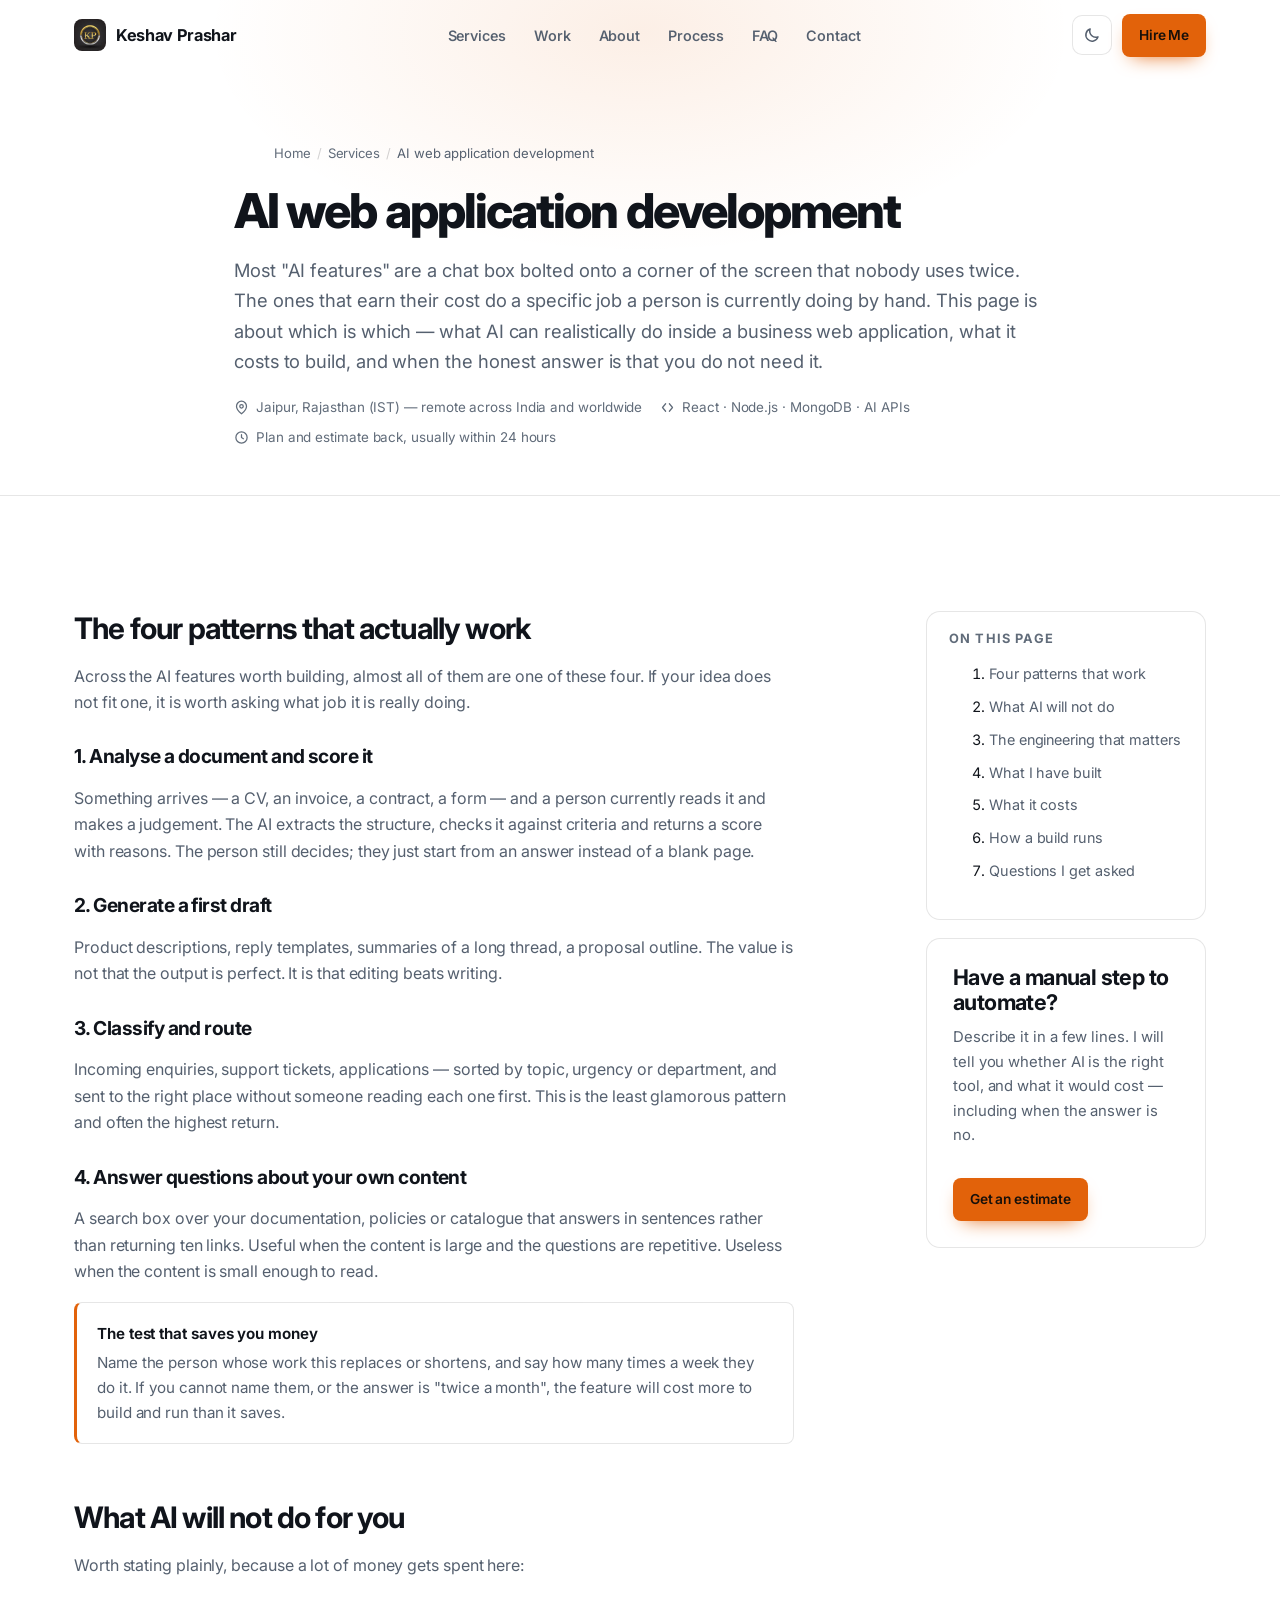
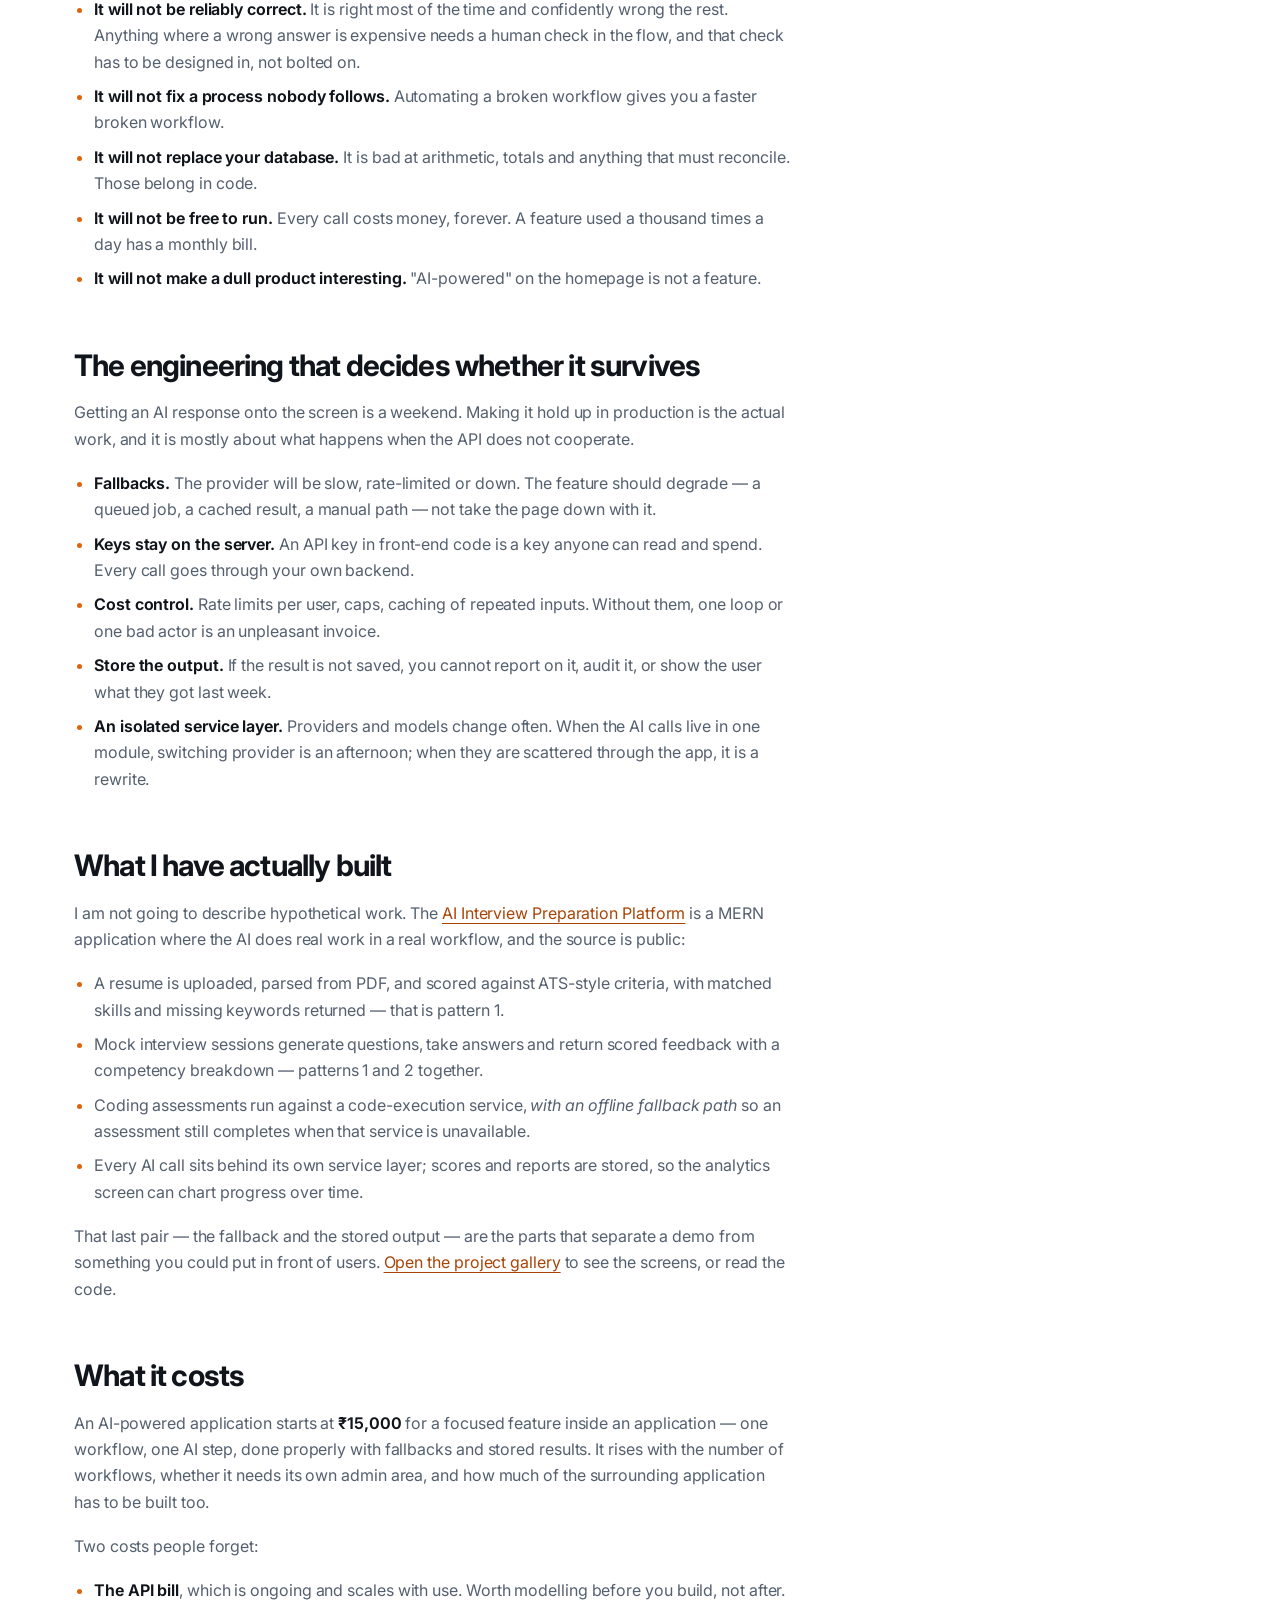
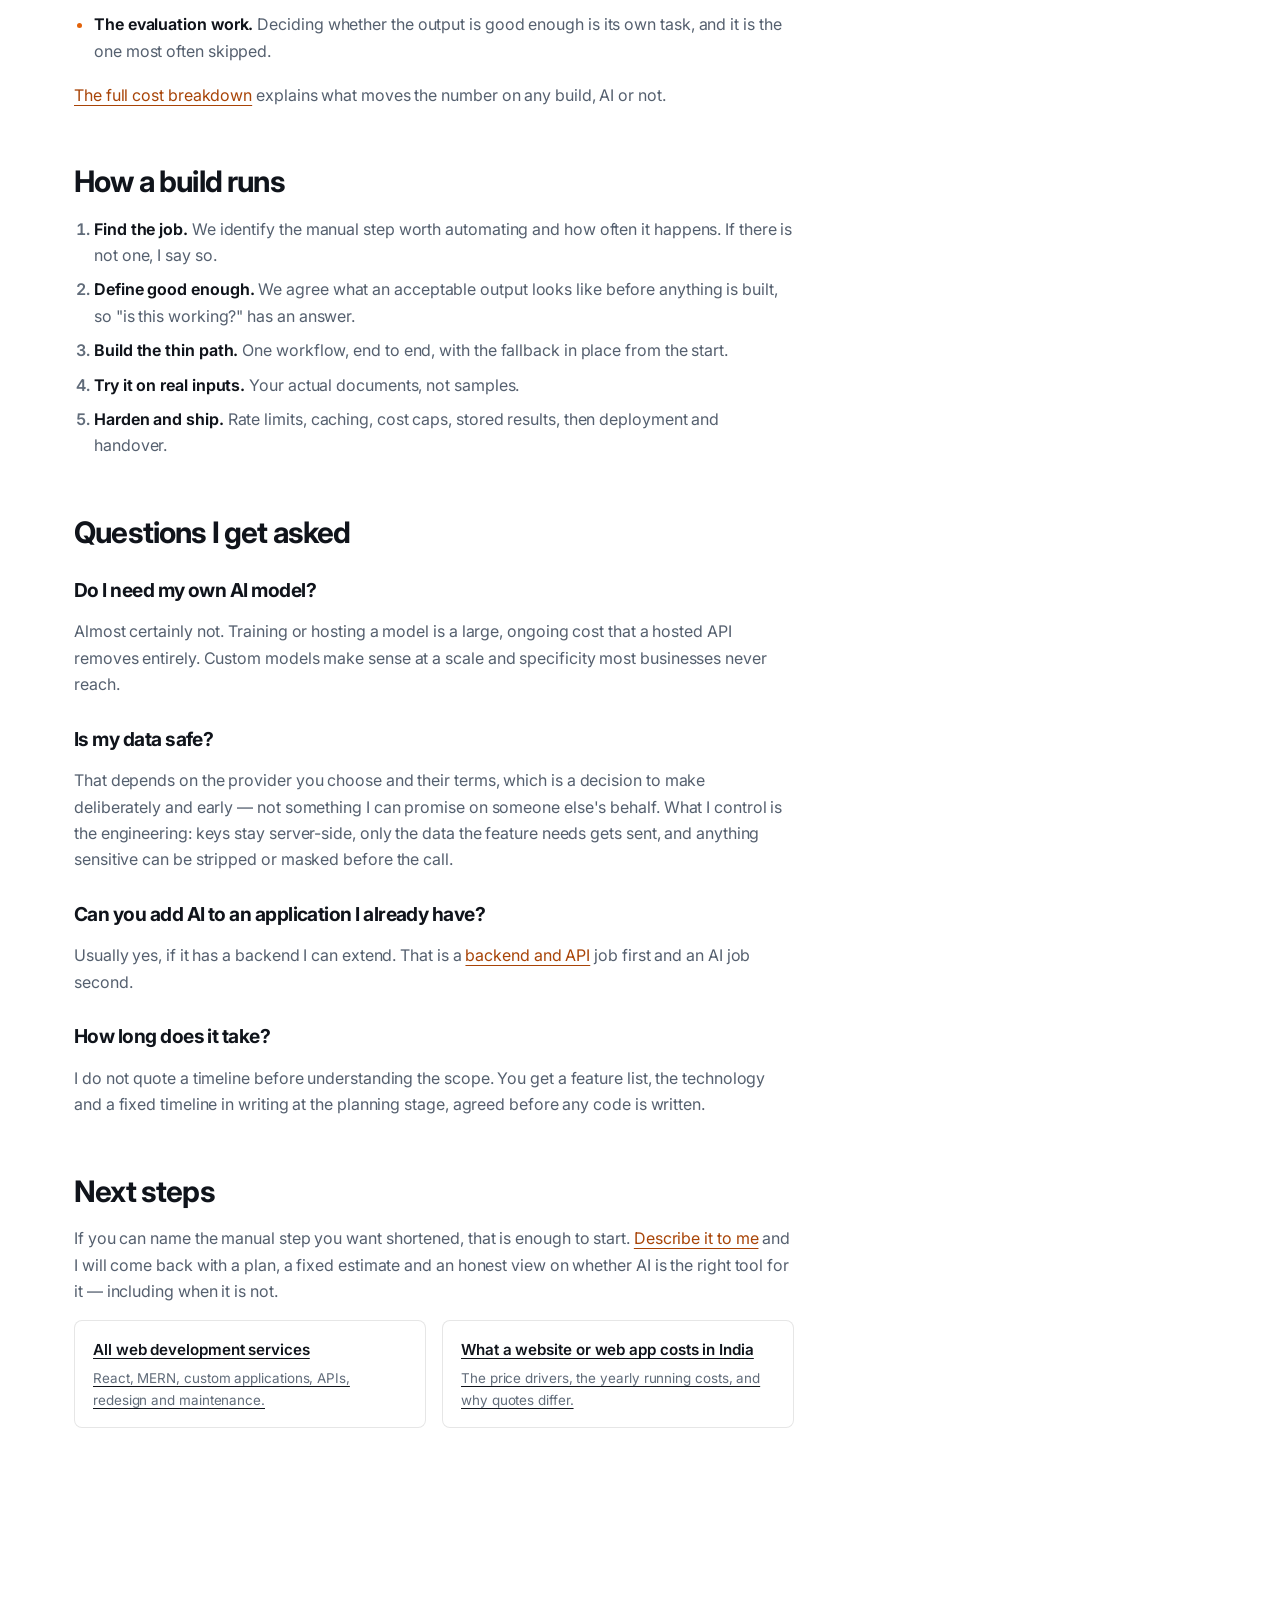
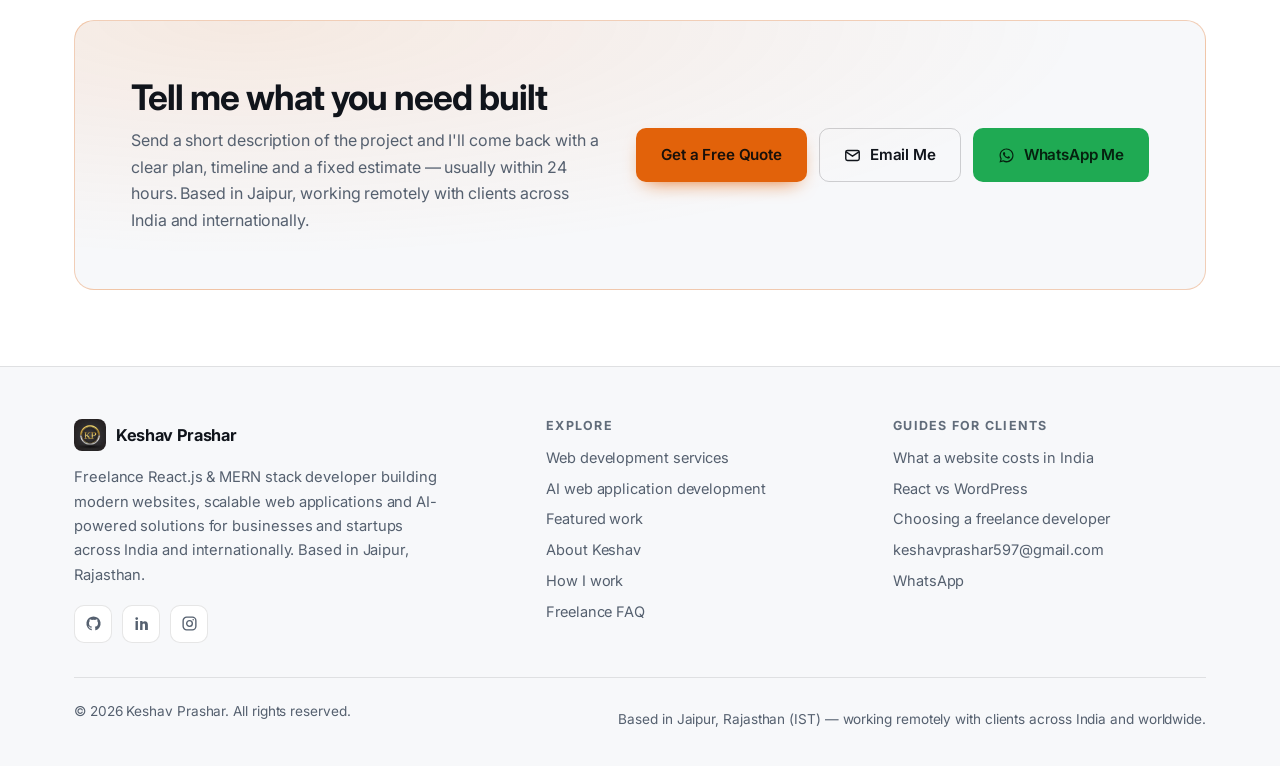
==== commit 7045276a: "Position for international clients alongside India The site read as India-only in every surface exce" ====
--- a/ai-web-development/index.html
+++ b/ai-web-development/index.html
@@ -100,6 +100,9 @@
 	<link href="https://fonts.googleapis.com/css2?family=Inter:wght@400;500;600;700;800&display=swap" rel="stylesheet">
 	<link rel="stylesheet" href="../css/style.css">
 
+	<!-- Every section is revealed by JS. If JS never runs, show the page rather than a blank one. -->
+	<noscript><style>[data-reveal]{opacity:1!important;transform:none!important}</style></noscript>
+
 	<script>
 		// Restore the visitor's saved theme before first paint.
 		(function () {
@@ -187,7 +190,7 @@
 				<div class="page-meta" data-reveal>
 					<span>
 						<svg viewBox="0 0 24 24" fill="none" stroke="currentColor" stroke-width="2" stroke-linecap="round" stroke-linejoin="round" aria-hidden="true"><path d="M20 10c0 6-8 12-8 12s-8-6-8-12a8 8 0 1 1 16 0z"/><circle cx="12" cy="10" r="2.8"/></svg>
-						Jaipur, Rajasthan — remote across India and worldwide
+						Jaipur, Rajasthan (IST) — remote across India and worldwide
 					</span>
 					<span>
 						<svg viewBox="0 0 24 24" fill="none" stroke="currentColor" stroke-width="2" stroke-linecap="round" stroke-linejoin="round" aria-hidden="true"><path d="M9 18l-5-6 5-6M15 6l5 6-5 6"/></svg>
@@ -384,7 +387,7 @@
 						<h2>Tell me what you need built</h2>
 						<p>Send a short description of the project and I'll come back with a clear plan, timeline
 							and a fixed estimate — usually within 24 hours. Based in Jaipur, working remotely with
-							clients across India.</p>
+							clients across India and internationally.</p>
 					</div>
 					<div class="actions">
 						<a class="btn btn--primary" href="../#contact">Get a Free Quote</a>
@@ -409,7 +412,8 @@
 						<span>Keshav Prashar</span>
 					</a>
 					<p>Freelance React.js &amp; MERN stack developer building modern websites, scalable web
-						applications and AI-powered solutions for businesses and startups across India. Based in
+						applications and AI-powered solutions for businesses and startups across India and
+						internationally. Based in
 						Jaipur, Rajasthan.</p>
 					<ul class="social">
 						<li><a href="https://github.com/keshavprash" target="_blank" rel="noopener" aria-label="GitHub" data-cta="github">
@@ -450,7 +454,7 @@
 
 			<div class="footer-bottom">
 				<p>&copy; <span id="year">2026</span> Keshav Prashar. All rights reserved.</p>
-				<p>Based in Jaipur, Rajasthan — working with clients across India and remotely.</p>
+				<p>Based in Jaipur, Rajasthan (IST) — working remotely with clients across India and worldwide.</p>
 			</div>
 		</div>
 	</footer>
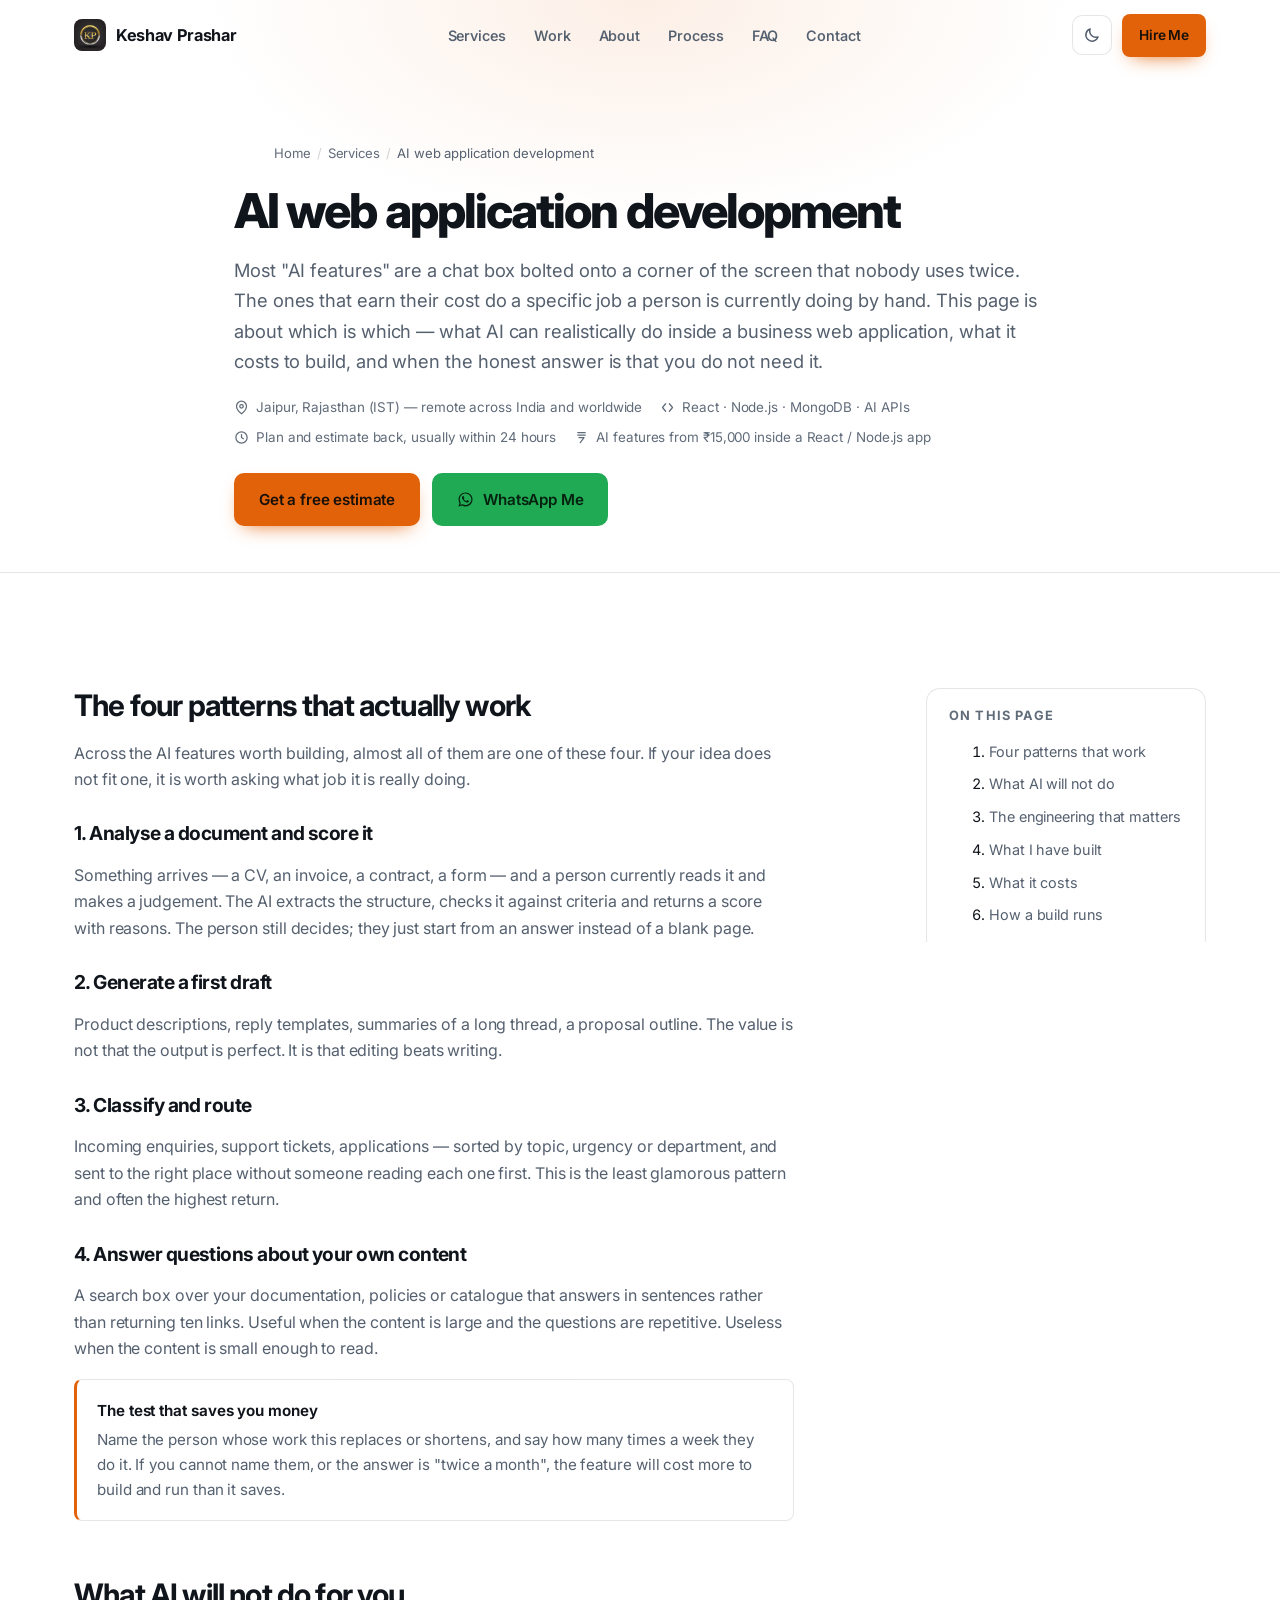
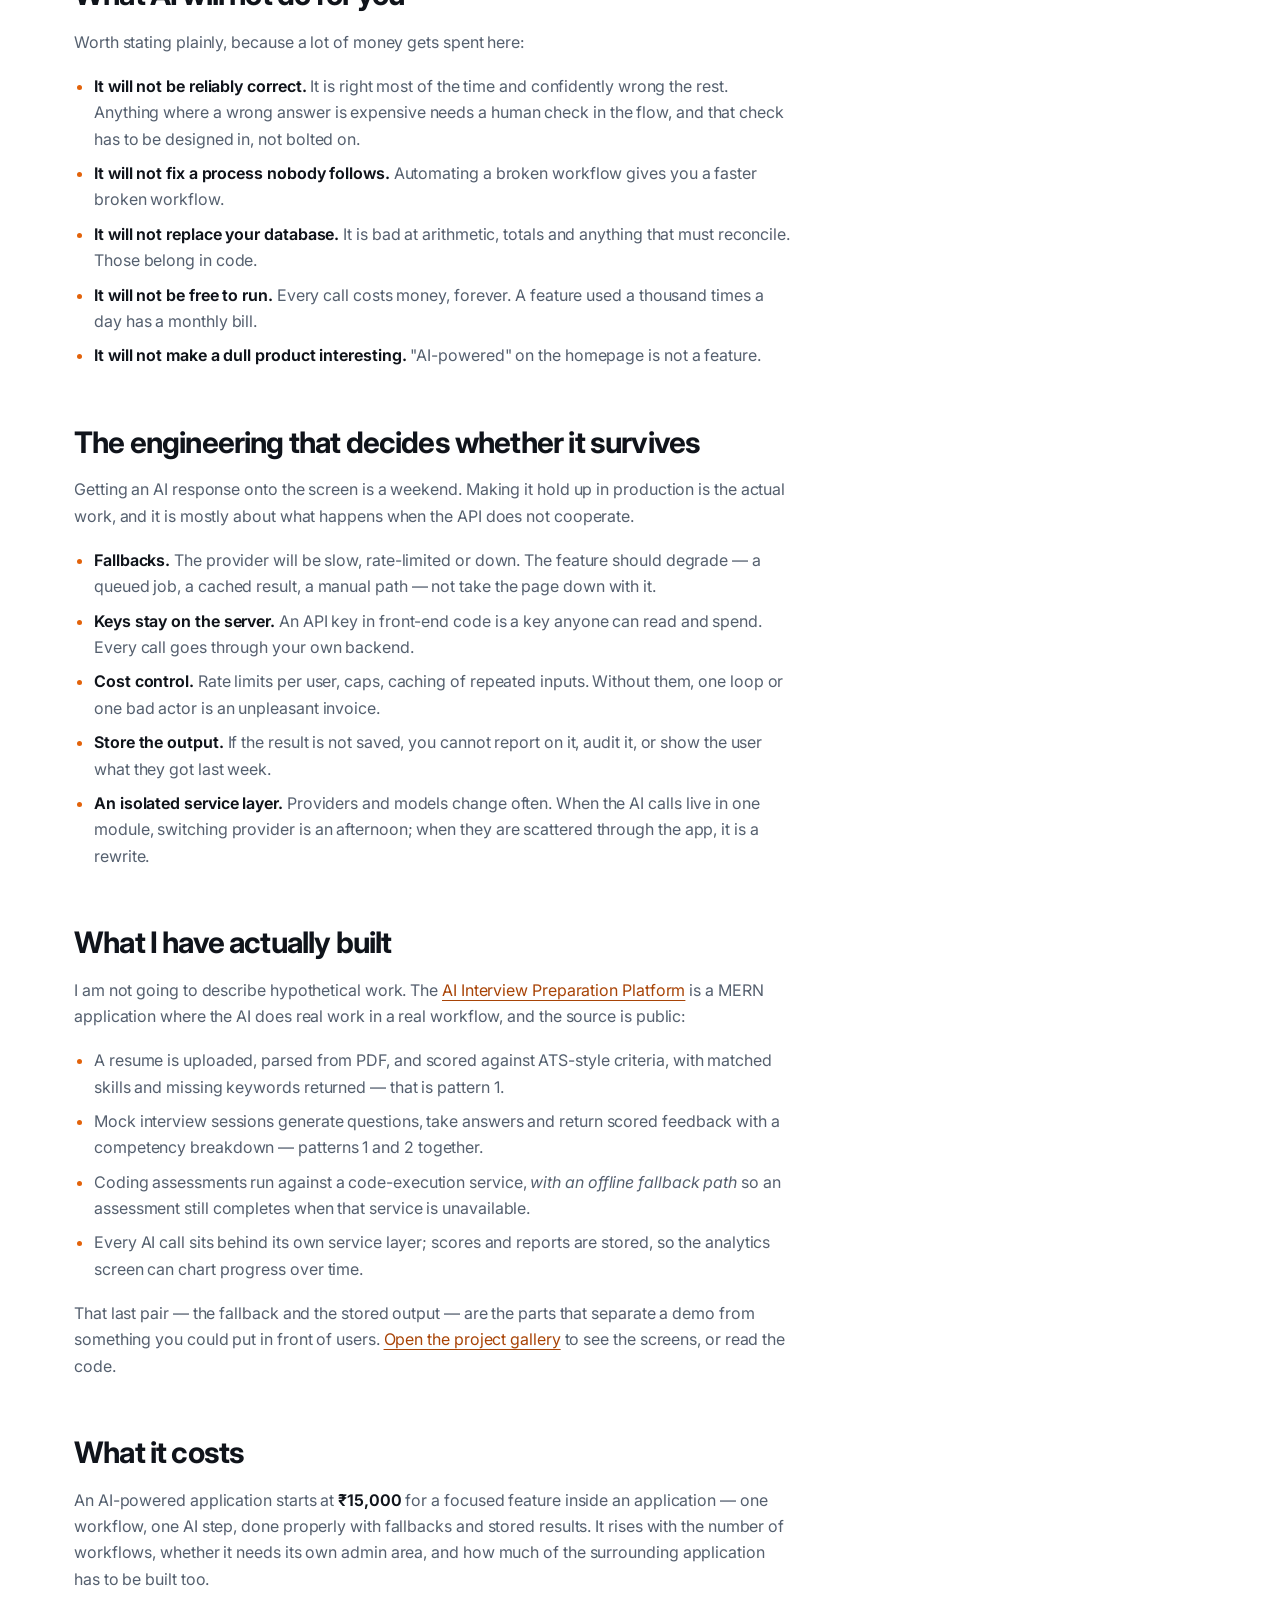
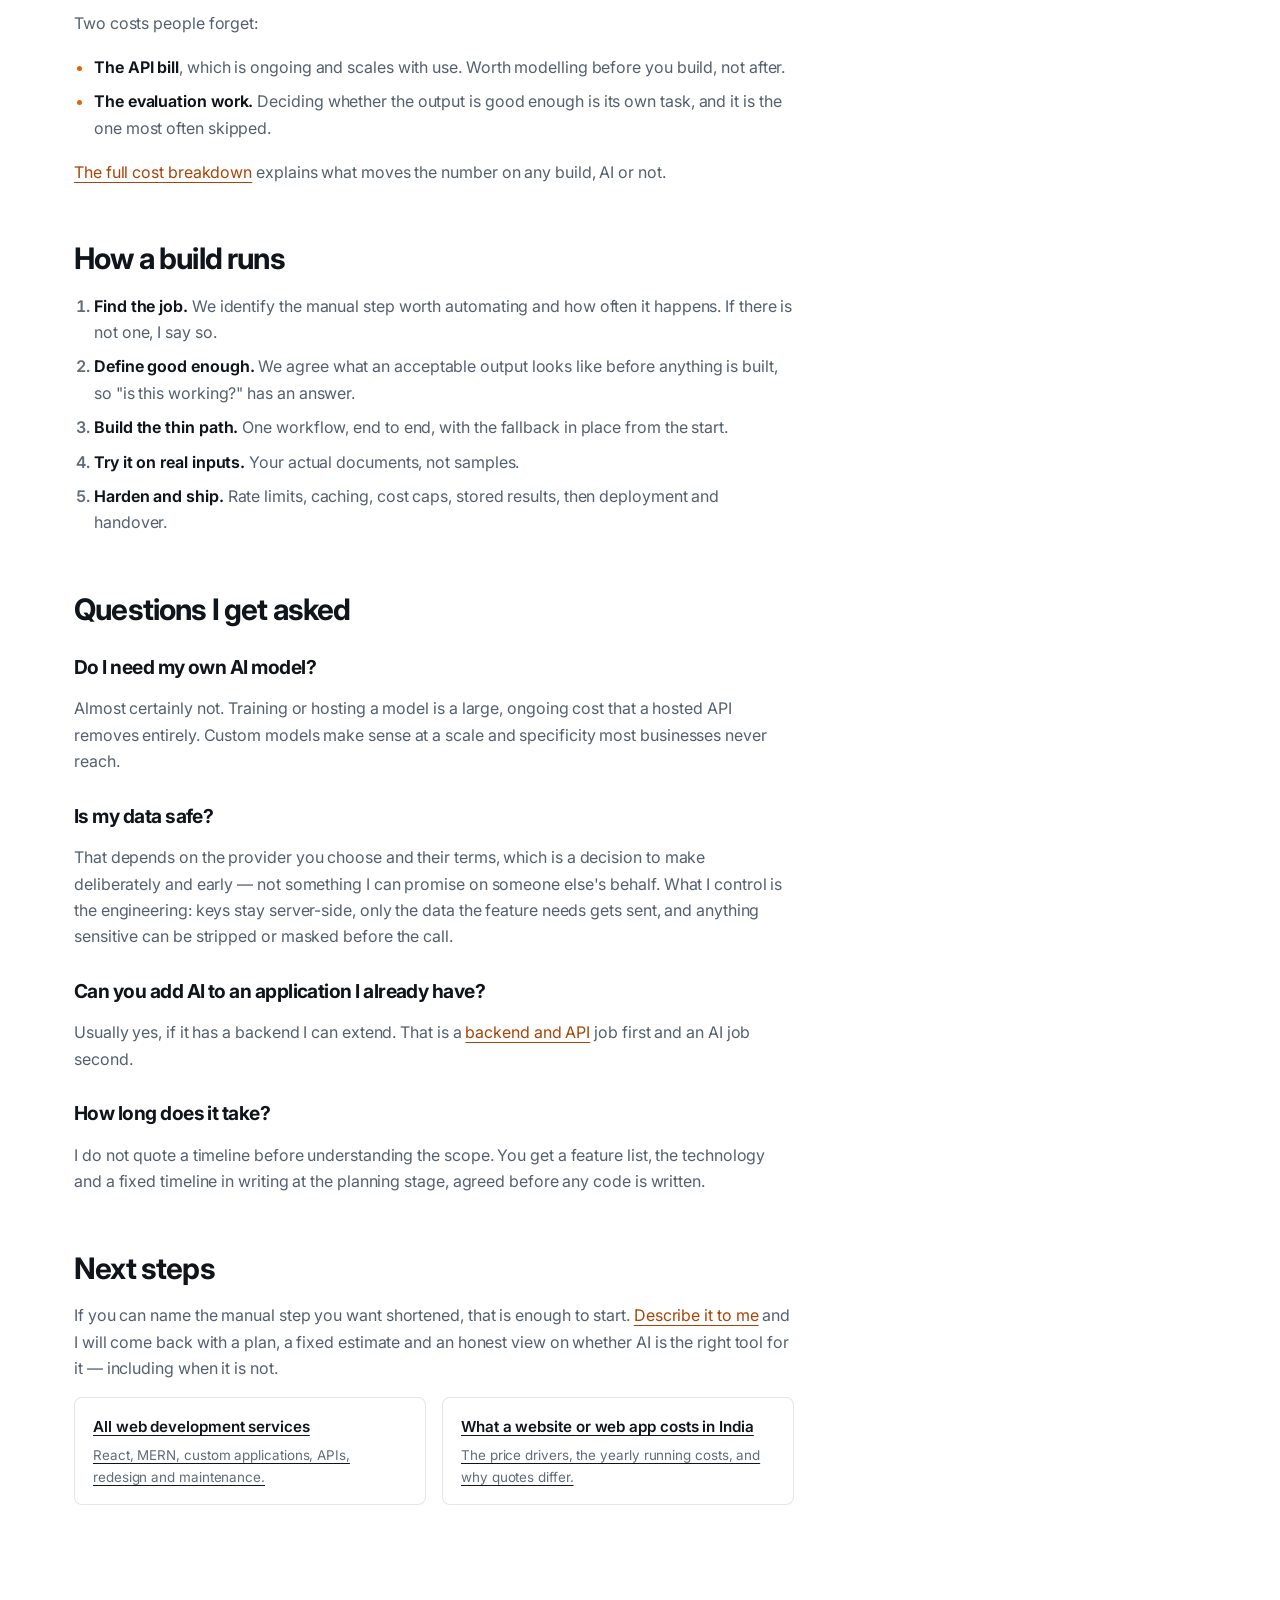
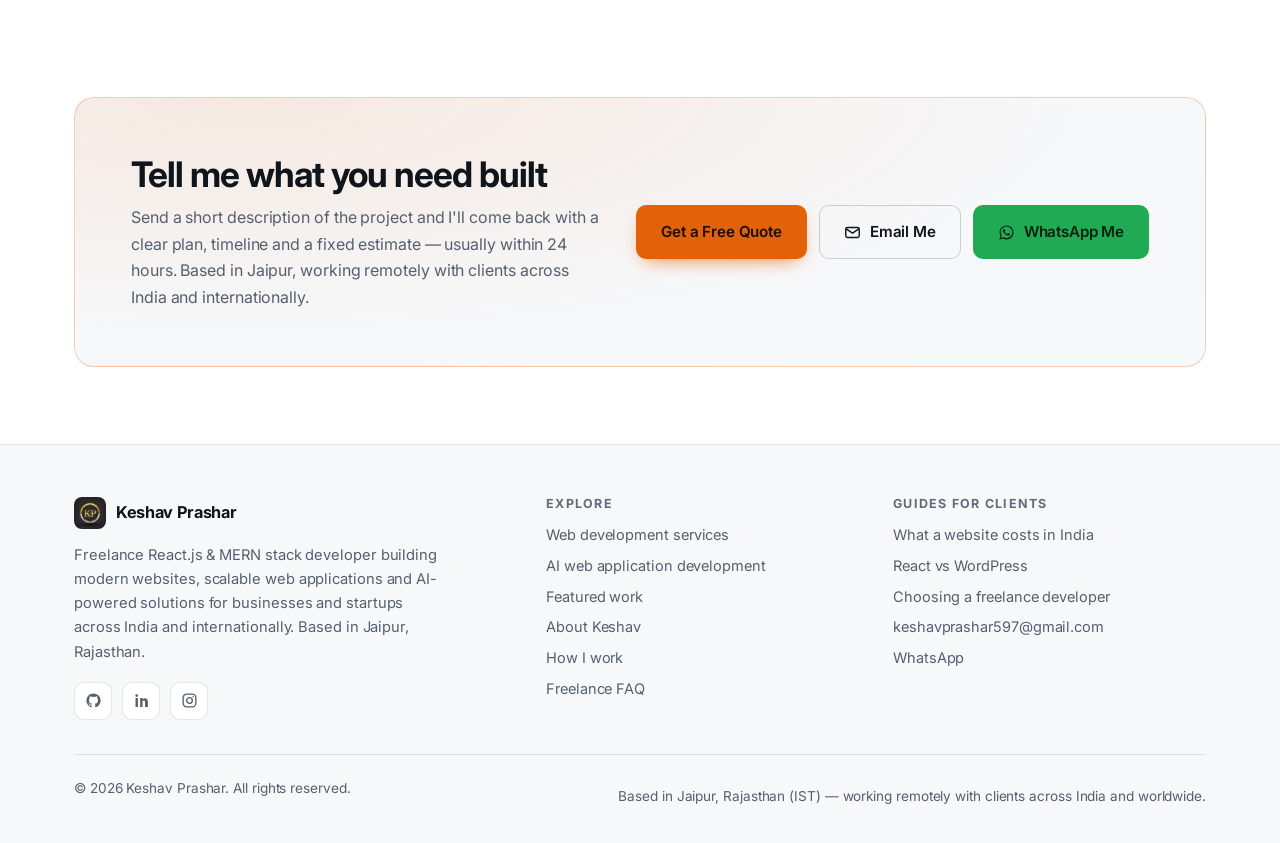
==== commit eadfedff: "Prepare landing pages and the enquiry form for paid search traffic Conversion fixes found by the pai" ====
--- a/ai-web-development/index.html
+++ b/ai-web-development/index.html
@@ -54,7 +54,8 @@
 				"areaServed": [
 					{ "@type": "Country", "name": "India" },
 					{ "@type": "State", "name": "Rajasthan" },
-					{ "@type": "City", "name": "Jaipur" }
+					{ "@type": "City", "name": "Jaipur" },
+					"Worldwide"
 				],
 				"url": "https://keshavprash.github.io/Keshav-Dev/ai-web-development/"
 			},
@@ -165,7 +166,7 @@
 		<a href="../#process">Process</a>
 		<a href="../#faq">FAQ</a>
 		<a href="../#contact">Contact</a>
-		<a class="btn btn--primary" href="../#contact">Get a Project Estimate</a>
+		<a class="btn btn--primary" href="../#quote-form">Get a Project Estimate</a>
 	</div>
 
 	<main id="main" tabindex="-1">
@@ -200,6 +201,17 @@
 						<svg viewBox="0 0 24 24" fill="none" stroke="currentColor" stroke-width="2" stroke-linecap="round" stroke-linejoin="round" aria-hidden="true"><circle cx="12" cy="12" r="9"/><path d="M12 7.5V12l3 2"/></svg>
 						Plan and estimate back, usually within 24 hours
 					</span>
+					<span>
+						<svg viewBox="0 0 24 24" fill="none" stroke="currentColor" stroke-width="2" stroke-linecap="round" stroke-linejoin="round" aria-hidden="true"><path d="M6 4h12M6 8h12M8 12h8M10 20l6-8H8"/></svg>
+						AI features from ₹15,000 inside a React / Node.js app
+					</span>
+				</div>
+				<div class="hero-cta" data-reveal>
+					<a class="btn btn--primary" href="../?service=AI-Powered%20Application#quote-form">Get a free estimate</a>
+					<a class="btn btn--wa" href="https://wa.me/917633853037?text=Hi%20Keshav%2C%20I%20read%20your%20AI%20web%20development%20page%20and%20I%27d%20like%20to%20discuss%20a%20project.%0A%0AWhat%20I%20need%3A%20%0ACurrent%20website%20%28if%20any%29%3A%20%0AResult%20I%20want%3A%20" target="_blank" rel="noopener" data-cta="whatsapp" data-cta-location="hero">
+						<svg viewBox="0 0 24 24" fill="currentColor" aria-hidden="true"><path d="M12.04 2C6.6 2 2.2 6.4 2.2 11.84c0 1.74.46 3.44 1.32 4.94L2.05 22l5.35-1.4a9.8 9.8 0 0 0 4.64 1.18h.01c5.43 0 9.84-4.4 9.84-9.84 0-2.63-1.02-5.1-2.88-6.96A9.78 9.78 0 0 0 12.04 2zm0 17.94h-.01a8.2 8.2 0 0 1-4.16-1.14l-.3-.18-3.1.81.83-3.02-.2-.31a8.14 8.14 0 0 1-1.25-4.36c0-4.52 3.68-8.19 8.2-8.19a8.14 8.14 0 0 1 5.79 2.4 8.13 8.13 0 0 1 2.4 5.8c0 4.52-3.68 8.19-8.2 8.19zm4.5-6.13c-.25-.13-1.46-.72-1.68-.8-.23-.09-.39-.13-.56.12-.16.25-.64.8-.79.97-.14.16-.29.18-.54.06-.25-.13-1.04-.39-1.98-1.22-.73-.65-1.23-1.46-1.37-1.71-.14-.25-.02-.38.11-.5.11-.11.25-.29.37-.44.13-.15.17-.25.25-.42.08-.16.04-.31-.02-.44-.06-.12-.56-1.34-.76-1.84-.2-.48-.4-.42-.56-.43h-.48c-.16 0-.43.06-.65.31s-.85.83-.85 2.02.87 2.34.99 2.5c.12.17 1.71 2.61 4.14 3.66.58.25 1.03.4 1.38.51.58.19 1.11.16 1.53.1.47-.07 1.46-.6 1.66-1.18.21-.58.21-1.07.15-1.18-.06-.11-.23-.17-.48-.29z"/></svg>
+						WhatsApp Me
+					</a>
 				</div>
 			</div>
 		</section>
@@ -342,7 +354,7 @@
 
 						<h2 id="next">Next steps</h2>
 						<p>If you can name the manual step you want shortened, that is enough to start.
-							<a href="../#contact">Describe it to me</a> and I will come back with a plan, a fixed
+							<a href="../?service=AI-Powered%20Application#quote-form">Describe it to me</a> and I will come back with a plan, a fixed
 							estimate and an honest view on whether AI is the right tool for it — including when it
 							is not.</p>
 
@@ -372,7 +384,7 @@
 							<h3>Have a manual step to automate?</h3>
 							<p style="font-size:.93rem">Describe it in a few lines. I will tell you whether AI is
 								the right tool, and what it would cost — including when the answer is no.</p>
-							<a class="btn btn--primary btn--sm" href="../#contact" style="margin-top:14px">Get an estimate</a>
+							<a class="btn btn--primary btn--sm" href="../?service=AI-Powered%20Application#quote-form" style="margin-top:14px">Get an estimate</a>
 						</div>
 					</aside>
 				</div>
@@ -390,9 +402,9 @@
 							clients across India and internationally.</p>
 					</div>
 					<div class="actions">
-						<a class="btn btn--primary" href="../#contact">Get a Free Quote</a>
+						<a class="btn btn--primary" href="../#quote-form">Get a Free Quote</a>
 						<a class="btn btn--ghost" href="mailto:keshavprashar597@gmail.com?subject=Project%20enquiry" data-cta="email"><svg viewBox="0 0 24 24" fill="none" stroke="currentColor" stroke-width="2" stroke-linecap="round" stroke-linejoin="round" aria-hidden="true"><rect x="2.5" y="5" width="19" height="14" rx="2.5"/><path d="M3 7l9 6 9-6"/></svg>Email Me</a>
-						<a class="btn btn--wa" href="https://wa.me/917633853037?text=Hi%20Keshav%2C%20I%27d%20like%20to%20discuss%20a%20project." target="_blank" rel="noopener" data-cta="whatsapp">
+						<a class="btn btn--wa" href="https://wa.me/917633853037?text=Hi%20Keshav%2C%20I%20read%20your%20AI%20web%20development%20page%20and%20I%27d%20like%20to%20discuss%20a%20project.%0A%0AWhat%20I%20need%3A%20%0ACurrent%20website%20%28if%20any%29%3A%20%0AResult%20I%20want%3A%20" target="_blank" rel="noopener" data-cta="whatsapp">
 							<svg viewBox="0 0 24 24" fill="currentColor" aria-hidden="true"><path d="M12.04 2C6.6 2 2.2 6.4 2.2 11.84c0 1.74.46 3.44 1.32 4.94L2.05 22l5.35-1.4a9.8 9.8 0 0 0 4.64 1.18h.01c5.43 0 9.84-4.4 9.84-9.84 0-2.63-1.02-5.1-2.88-6.96A9.78 9.78 0 0 0 12.04 2zm0 17.94h-.01a8.2 8.2 0 0 1-4.16-1.14l-.3-.18-3.1.81.83-3.02-.2-.31a8.14 8.14 0 0 1-1.25-4.36c0-4.52 3.68-8.19 8.2-8.19a8.14 8.14 0 0 1 5.79 2.4 8.13 8.13 0 0 1 2.4 5.8c0 4.52-3.68 8.19-8.2 8.19zm4.5-6.13c-.25-.13-1.46-.72-1.68-.8-.23-.09-.39-.13-.56.12-.16.25-.64.8-.79.97-.14.16-.29.18-.54.06-.25-.13-1.04-.39-1.98-1.22-.73-.65-1.23-1.46-1.37-1.71-.14-.25-.02-.38.11-.5.11-.11.25-.29.37-.44.13-.15.17-.25.25-.42.08-.16.04-.31-.02-.44-.06-.12-.56-1.34-.76-1.84-.2-.48-.4-.42-.56-.43h-.48c-.16 0-.43.06-.65.31s-.85.83-.85 2.02.87 2.34.99 2.5c.12.17 1.71 2.61 4.14 3.66.58.25 1.03.4 1.38.51.58.19 1.11.16 1.53.1.47-.07 1.46-.6 1.66-1.18.21-.58.21-1.07.15-1.18-.06-.11-.23-.17-.48-.29z"/></svg>
 							WhatsApp Me
 						</a>
@@ -447,7 +459,7 @@
 						<li><a href="../react-vs-wordpress/">React vs WordPress</a></li>
 						<li><a href="../hire-freelance-web-developer-india/">Choosing a freelance developer</a></li>
 						<li><a href="mailto:keshavprashar597@gmail.com" data-cta="email">keshavprashar597@gmail.com</a></li>
-						<li><a href="https://wa.me/917633853037" target="_blank" rel="noopener" data-cta="whatsapp">WhatsApp</a></li>
+						<li><a href="https://wa.me/917633853037?text=Hi%20Keshav%2C%20I%20read%20your%20AI%20web%20development%20page%20and%20I%27d%20like%20to%20discuss%20a%20project.%0A%0AWhat%20I%20need%3A%20%0ACurrent%20website%20%28if%20any%29%3A%20%0AResult%20I%20want%3A%20" target="_blank" rel="noopener" data-cta="whatsapp" data-cta-location="footer">WhatsApp</a></li>
 					</ul>
 				</div>
 			</div>
@@ -459,6 +471,14 @@
 		</div>
 	</footer>
 
+	<div class="mobile-cta" aria-label="Quick contact">
+		<a class="btn btn--wa btn--sm" href="https://wa.me/917633853037?text=Hi%20Keshav%2C%20I%20read%20your%20AI%20web%20development%20page%20and%20I%27d%20like%20to%20discuss%20a%20project.%0A%0AWhat%20I%20need%3A%20%0ACurrent%20website%20%28if%20any%29%3A%20%0AResult%20I%20want%3A%20" target="_blank" rel="noopener" data-cta="whatsapp" data-cta-location="sticky">
+			<svg viewBox="0 0 24 24" fill="currentColor" aria-hidden="true"><path d="M12.04 2C6.6 2 2.2 6.4 2.2 11.84c0 1.74.46 3.44 1.32 4.94L2.05 22l5.35-1.4a9.8 9.8 0 0 0 4.64 1.18h.01c5.43 0 9.84-4.4 9.84-9.84 0-2.63-1.02-5.1-2.88-6.96A9.78 9.78 0 0 0 12.04 2zm0 17.94h-.01a8.2 8.2 0 0 1-4.16-1.14l-.3-.18-3.1.81.83-3.02-.2-.31a8.14 8.14 0 0 1-1.25-4.36c0-4.52 3.68-8.19 8.2-8.19a8.14 8.14 0 0 1 5.79 2.4 8.13 8.13 0 0 1 2.4 5.8c0 4.52-3.68 8.19-8.2 8.19zm4.5-6.13c-.25-.13-1.46-.72-1.68-.8-.23-.09-.39-.13-.56.12-.16.25-.64.8-.79.97-.14.16-.29.18-.54.06-.25-.13-1.04-.39-1.98-1.22-.73-.65-1.23-1.46-1.37-1.71-.14-.25-.02-.38.11-.5.11-.11.25-.29.37-.44.13-.15.17-.25.25-.42.08-.16.04-.31-.02-.44-.06-.12-.56-1.34-.76-1.84-.2-.48-.4-.42-.56-.43h-.48c-.16 0-.43.06-.65.31s-.85.83-.85 2.02.87 2.34.99 2.5c.12.17 1.71 2.61 4.14 3.66.58.25 1.03.4 1.38.51.58.19 1.11.16 1.53.1.47-.07 1.46-.6 1.66-1.18.21-.58.21-1.07.15-1.18-.06-.11-.23-.17-.48-.29z"/></svg>
+			WhatsApp
+		</a>
+		<a class="btn btn--primary btn--sm" href="../#quote-form" data-cta-location="sticky">Get a Free Quote</a>
+	</div>
+
 	<button class="to-top" type="button" aria-label="Back to top">
 		<svg viewBox="0 0 24 24" fill="none" stroke="currentColor" stroke-width="2.2" stroke-linecap="round" stroke-linejoin="round" aria-hidden="true"><path d="M12 19V5M6 11l6-6 6 6"/></svg>
 	</button>
--- a/css/style.css
+++ b/css/style.css
@@ -718,7 +718,28 @@
 	display: block;
 }
 .project-body h3 { font-size: clamp(1.25rem, 2.2vw, 1.55rem); margin-bottom: 10px; }
-.project-summary { font-size: .96rem; margin-bottom: 18px; }
+.project-summary { font-size: .96rem; margin-bottom: 14px; }
+
+/* "Relevant if you need" — answers "why should a client care?" on the card itself */
+.project-fit {
+	font-size: .86rem;
+	line-height: 1.5;
+	color: var(--text-muted);
+	margin-bottom: 18px;
+	padding: 9px 12px;
+	border-left: 2px solid var(--accent);
+	background: var(--accent-soft);
+	border-radius: 0 var(--radius-sm) var(--radius-sm) 0;
+}
+.project-fit .k {
+	display: block;
+	font-size: .7rem;
+	font-weight: 700;
+	letter-spacing: .1em;
+	text-transform: uppercase;
+	color: var(--accent-text);
+	margin-bottom: 2px;
+}
 
 .project-points { margin-bottom: 20px; display: grid; gap: 9px; }
 .project-points li {
@@ -1132,6 +1153,35 @@
 .to-top.is-visible { opacity: 1; visibility: visible; transform: translateY(0); }
 .to-top:hover { color: var(--accent-text); }
 .to-top svg { width: 18px; height: 18px; }
+
+/* Sticky mobile contact bar. Desktop already keeps "Hire Me" in the header; on a
+   phone the first WhatsApp button is otherwise several screens down. Shown only
+   under 640px, hidden while the menu or a project modal is open and while the
+   contact form itself is on screen. */
+.mobile-cta { display: none; }
+@media (max-width: 640px) {
+	.mobile-cta {
+		position: fixed;
+		left: 0; right: 0; bottom: 0;
+		z-index: 95;
+		display: grid;
+		grid-template-columns: 1fr 1fr;
+		gap: 10px;
+		padding: 10px var(--gutter) calc(10px + env(safe-area-inset-bottom, 0px));
+		background: var(--bg-elev);
+		border-top: 1px solid var(--line);
+		box-shadow: 0 -10px 30px -16px rgba(0, 0, 0, .6);
+		transition: transform .22s ease, opacity .22s ease, visibility .22s;
+	}
+	.mobile-cta .btn { width: 100%; padding-inline: 10px; white-space: nowrap; }
+	.mobile-cta .btn svg { width: 17px; height: 17px; }
+	.mobile-cta.is-hidden,
+	body.menu-open .mobile-cta,
+	body.pm-open .mobile-cta { transform: translateY(110%); opacity: 0; visibility: hidden; }
+	/* keep the footer's last lines and the back-to-top button clear of the bar */
+	.site-footer { padding-bottom: calc(28px + 74px + env(safe-area-inset-bottom, 0px)); }
+	.to-top { bottom: calc(80px + env(safe-area-inset-bottom, 0px)); }
+}
 
 /* 7. Motion -------------------------------------------------------------- */
 [data-reveal] {
@@ -1202,7 +1252,7 @@
 	.floating-badge { right: auto; left: 8px; bottom: -16px; max-width: 210px; }
 	.tl-date { margin-left: 0; }
 	.card { padding: 22px; }
-	.to-top { right: 14px; bottom: 14px; }
+	.to-top { right: 14px; }
 	.media-tag, .media-hint { font-size: .68rem; padding: 4px 9px; }
 	.media-tag { left: 10px; bottom: 10px; }
 	.media-hint { right: 10px; bottom: 10px; }
@@ -1214,7 +1264,7 @@
 }
 
 @media print {
-	.site-header, .to-top, .mobile-menu, .cta-band, .contact-form, .pm { display: none !important; }
+	.site-header, .to-top, .mobile-menu, .mobile-cta, .cta-band, .contact-form, .pm { display: none !important; }
 	body { background: #fff; color: #000; }
 	/* reveals never ran for off-screen sections - force them visible on paper */
 	[data-reveal] { opacity: 1 !important; transform: none !important; }
@@ -1447,6 +1497,7 @@
 .pm-col--side { border-left: 1px solid var(--line); padding-left: clamp(20px, 2.4vw, 30px); }
 
 .pm-links { display: grid; gap: 9px; }
+.pm-role { font-size: .9rem; color: var(--text-muted); line-height: 1.6; margin-bottom: 22px; }
 .pm-links .btn { width: 100%; }
 .pm-disclaimer {
 	margin-top: 22px;
@@ -1533,6 +1584,7 @@
 .page-hero > .container { position: relative; z-index: 1; max-width: 860px; }
 .page-hero h1 { font-size: clamp(1.95rem, 4.4vw, 3rem); margin-bottom: .35em; }
 .page-hero .lede { font-size: clamp(1.02rem, 1.5vw, 1.15rem); color: var(--text-muted); max-width: 68ch; }
+.page-hero .hero-cta { margin: 24px 0 0; }   /* same row as the home hero, sits under .page-meta */
 .page-hero--wide > .container { max-width: var(--container); }
 
 /* 10.2 Breadcrumbs */
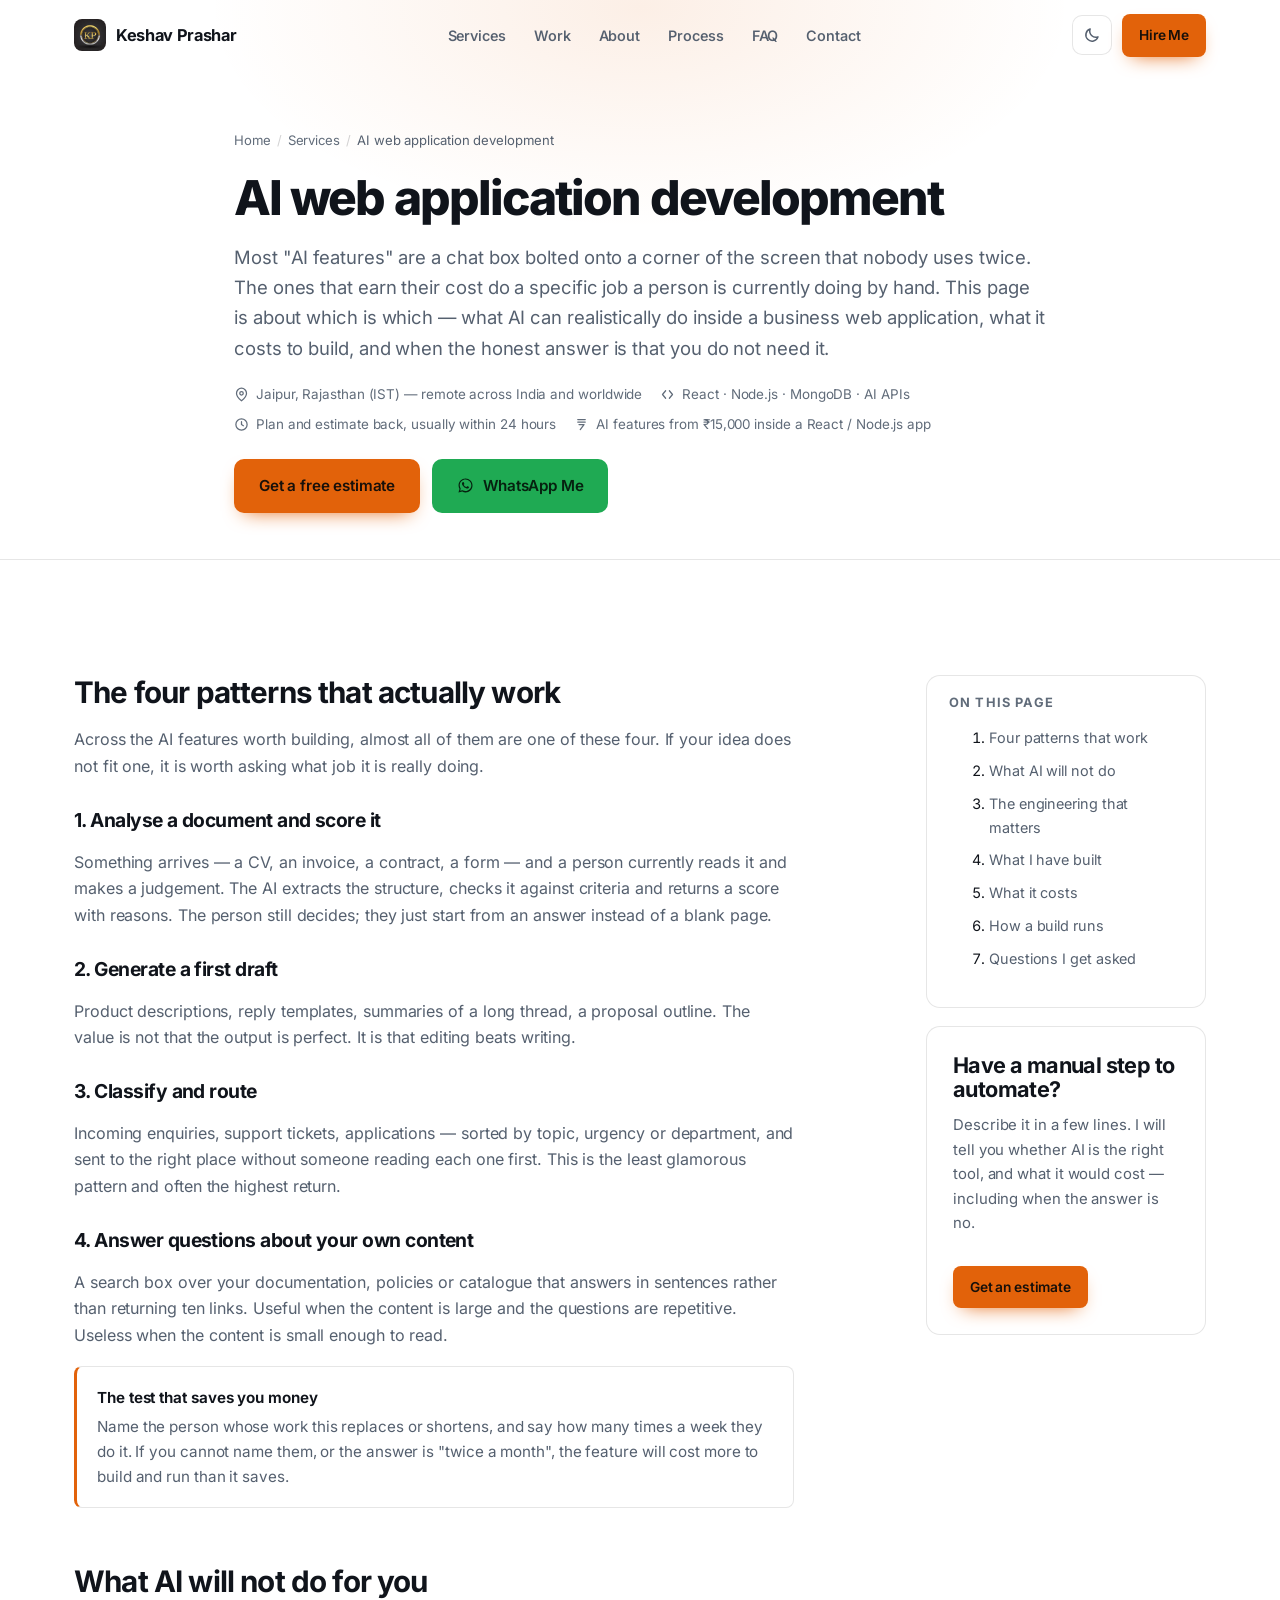
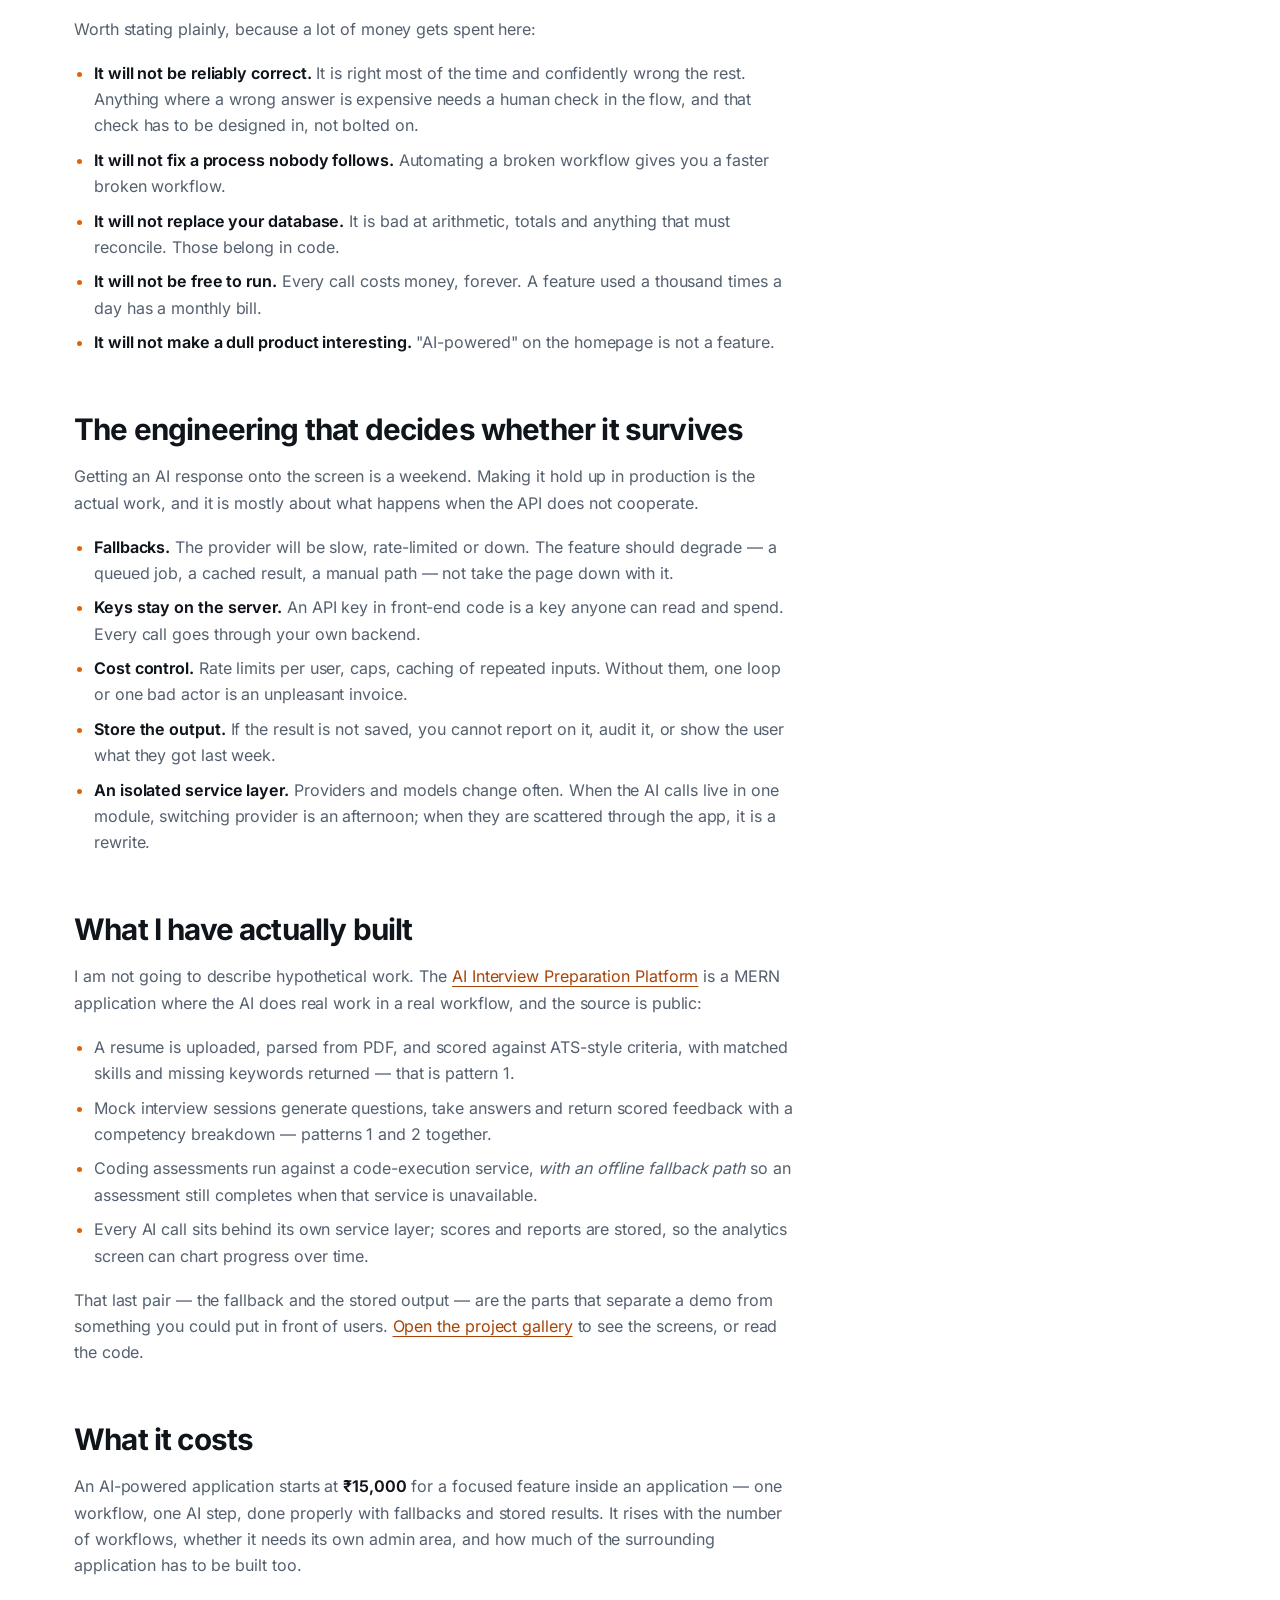
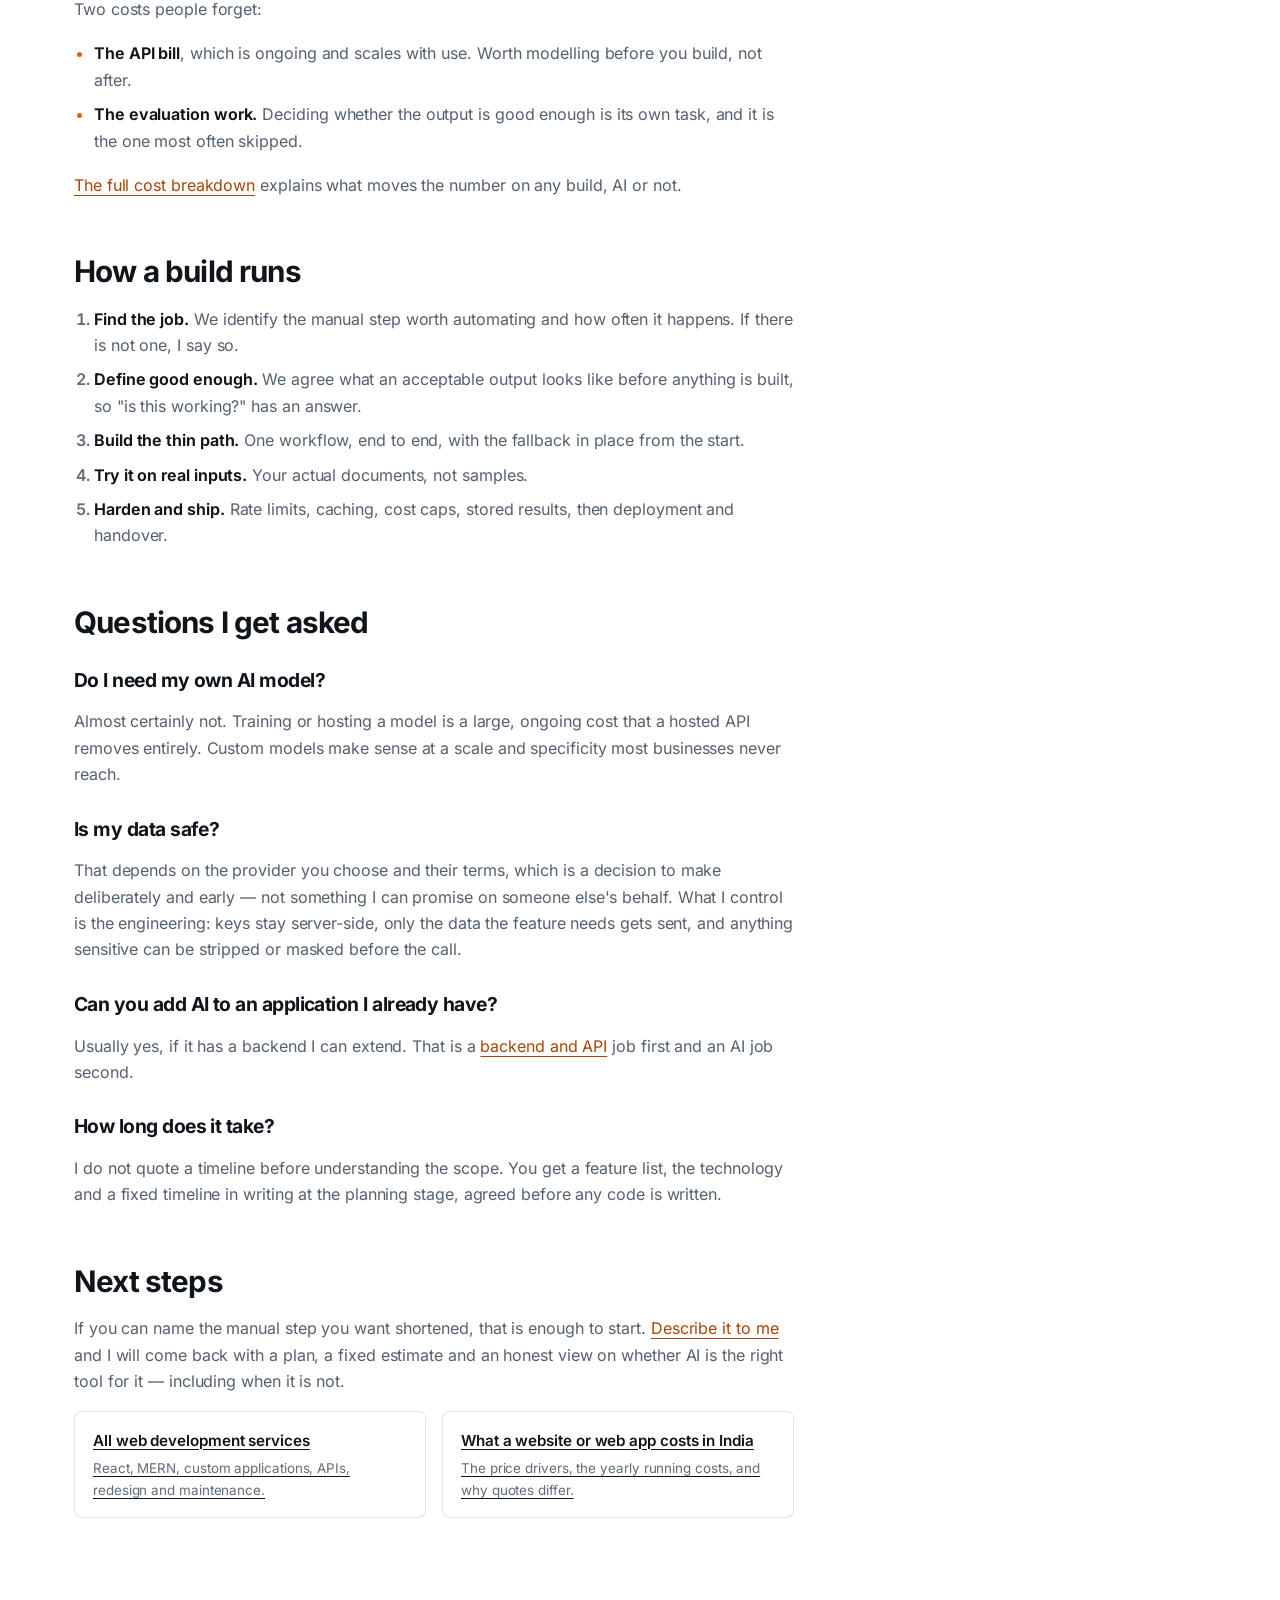
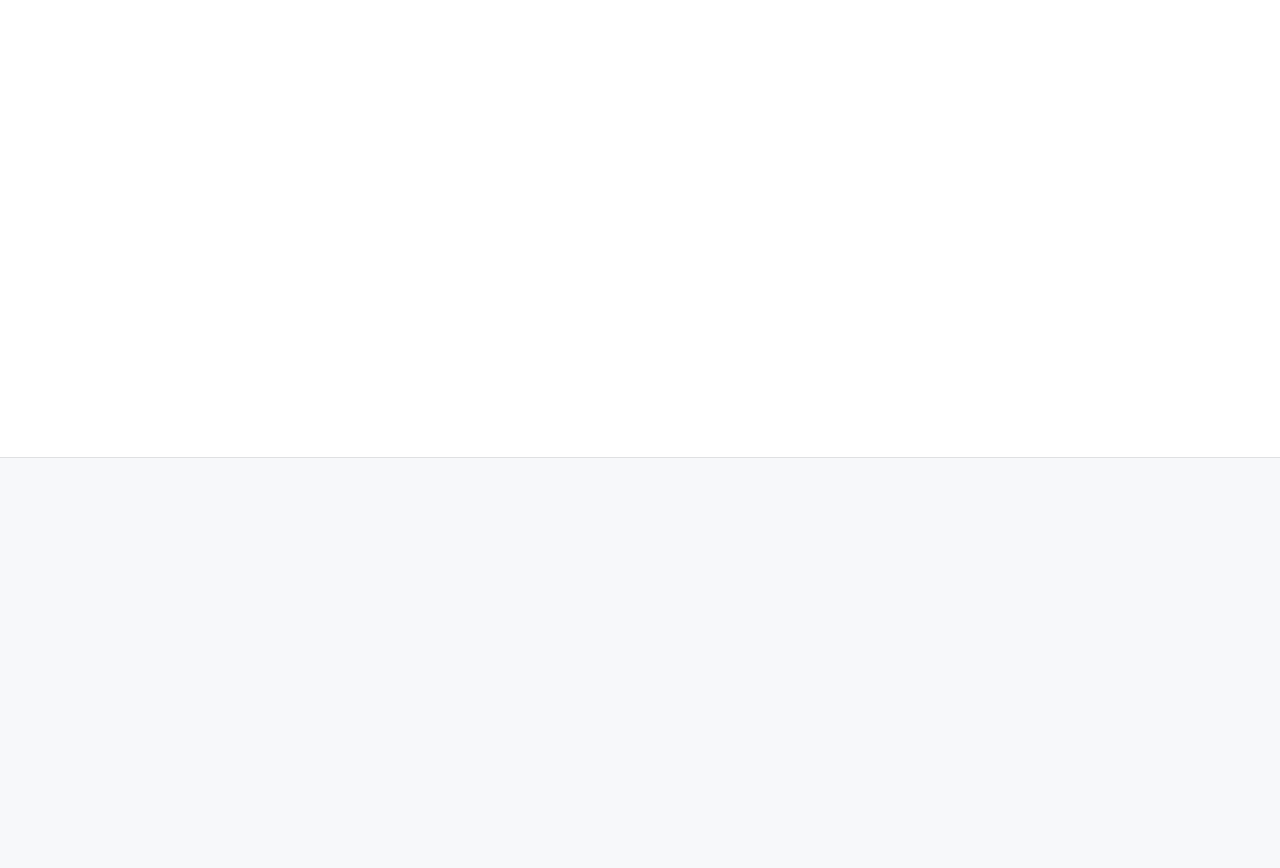
==== commit 8741bb26: "SEO/CRO/performance/local-search upgrade Performance - Nothing above the fold waits for JavaScript: " ====
--- a/ai-web-development/index.html
+++ b/ai-web-development/index.html
@@ -7,7 +7,7 @@
 	<meta name="theme-color" content="#0b0d11">
 
 	<title>AI Web Application Development in India | Keshav Prashar</title>
-	<meta name="description" content="What AI can realistically do inside a business web application, the four patterns that actually work, what it costs, and when AI is the wrong answer. From a developer who has shipped one.">
+	<meta name="description" content="What AI can realistically do inside a business web app, the patterns that work, what it costs, and when AI is the wrong answer — from a developer who shipped one.">
 	<link rel="canonical" href="https://keshavprash.github.io/Keshav-Dev/ai-web-development/">
 
 	<!-- Open Graph -->
@@ -16,6 +16,8 @@
 	<meta property="og:title" content="AI Web Application Development in India">
 	<meta property="og:description" content="What AI can realistically do inside a business web application, the four patterns that actually work, what it costs, and when AI is the wrong answer.">
 	<meta property="og:image" content="https://keshavprash.github.io/Keshav-Dev/images/og-cover.jpg">
+	<meta property="og:image:type" content="image/jpeg">
+	<meta property="og:image:alt" content="Keshav Prashar — freelance React.js &amp; MERN developer in India. Custom websites, web applications and AI-powered products.">
 	<meta property="og:image:width" content="1200">
 	<meta property="og:image:height" content="630">
 	<meta property="og:url" content="https://keshavprash.github.io/Keshav-Dev/ai-web-development/">
@@ -26,6 +28,7 @@
 	<meta name="twitter:title" content="AI Web Application Development in India">
 	<meta name="twitter:description" content="What AI can realistically do inside a business web application, and when it is the wrong answer.">
 	<meta name="twitter:image" content="https://keshavprash.github.io/Keshav-Dev/images/og-cover.jpg">
+	<meta name="twitter:image:alt" content="Keshav Prashar — freelance React.js &amp; MERN developer in India. Custom websites, web applications and AI-powered products.">
 
 	<script type="application/ld+json">
 	{
@@ -75,7 +78,8 @@
 				},
 				"sameAs": [
 					"https://github.com/keshavprash",
-					"https://www.linkedin.com/in/keshav-prashar-9277b2256"
+					"https://www.linkedin.com/in/keshav-prashar-9277b2256",
+					"https://www.instagram.com/keshav_prashar_00/"
 				]
 			},
 			{
@@ -96,9 +100,7 @@
 	<link rel="icon" type="image/jpeg" href="../images/kp.jpg">
 	<link rel="apple-touch-icon" href="../images/kp.jpg">
 
-	<link rel="preconnect" href="https://fonts.googleapis.com">
-	<link rel="preconnect" href="https://fonts.gstatic.com" crossorigin>
-	<link href="https://fonts.googleapis.com/css2?family=Inter:wght@400;500;600;700;800&display=swap" rel="stylesheet">
+	<link rel="preload" href="../fonts/inter-latin.woff2" as="font" type="font/woff2" crossorigin>
 	<link rel="stylesheet" href="../css/style.css">
 
 	<!-- Every section is revealed by JS. If JS never runs, show the page rather than a blank one. -->
@@ -173,22 +175,22 @@
 		<!-- ==================================================== PAGE HERO -->
 		<section class="page-hero">
 			<div class="container">
-				<ol class="crumbs" data-reveal>
+				<ol class="crumbs">
 					<li><a href="../">Home</a></li>
 					<li><a href="../services/">Services</a></li>
 					<li><span aria-current="page">AI web application development</span></li>
 				</ol>
 
-				<h1 data-reveal>AI web application development</h1>
-
-				<p class="lede" data-reveal>
+				<h1>AI web application development</h1>
+
+				<p class="lede">
 					Most "AI features" are a chat box bolted onto a corner of the screen that nobody uses twice.
 					The ones that earn their cost do a specific job a person is currently doing by hand. This page
 					is about which is which — what AI can realistically do inside a business web application,
 					what it costs to build, and when the honest answer is that you do not need it.
 				</p>
 
-				<div class="page-meta" data-reveal>
+				<div class="page-meta">
 					<span>
 						<svg viewBox="0 0 24 24" fill="none" stroke="currentColor" stroke-width="2" stroke-linecap="round" stroke-linejoin="round" aria-hidden="true"><path d="M20 10c0 6-8 12-8 12s-8-6-8-12a8 8 0 1 1 16 0z"/><circle cx="12" cy="10" r="2.8"/></svg>
 						Jaipur, Rajasthan (IST) — remote across India and worldwide
@@ -206,7 +208,7 @@
 						AI features from ₹15,000 inside a React / Node.js app
 					</span>
 				</div>
-				<div class="hero-cta" data-reveal>
+				<div class="hero-cta">
 					<a class="btn btn--primary" href="../?service=AI-Powered%20Application#quote-form">Get a free estimate</a>
 					<a class="btn btn--wa" href="https://wa.me/917633853037?text=Hi%20Keshav%2C%20I%20read%20your%20AI%20web%20development%20page%20and%20I%27d%20like%20to%20discuss%20a%20project.%0A%0AWhat%20I%20need%3A%20%0ACurrent%20website%20%28if%20any%29%3A%20%0AResult%20I%20want%3A%20" target="_blank" rel="noopener" data-cta="whatsapp" data-cta-location="hero">
 						<svg viewBox="0 0 24 24" fill="currentColor" aria-hidden="true"><path d="M12.04 2C6.6 2 2.2 6.4 2.2 11.84c0 1.74.46 3.44 1.32 4.94L2.05 22l5.35-1.4a9.8 9.8 0 0 0 4.64 1.18h.01c5.43 0 9.84-4.4 9.84-9.84 0-2.63-1.02-5.1-2.88-6.96A9.78 9.78 0 0 0 12.04 2zm0 17.94h-.01a8.2 8.2 0 0 1-4.16-1.14l-.3-.18-3.1.81.83-3.02-.2-.31a8.14 8.14 0 0 1-1.25-4.36c0-4.52 3.68-8.19 8.2-8.19a8.14 8.14 0 0 1 5.79 2.4 8.13 8.13 0 0 1 2.4 5.8c0 4.52-3.68 8.19-8.2 8.19zm4.5-6.13c-.25-.13-1.46-.72-1.68-.8-.23-.09-.39-.13-.56.12-.16.25-.64.8-.79.97-.14.16-.29.18-.54.06-.25-.13-1.04-.39-1.98-1.22-.73-.65-1.23-1.46-1.37-1.71-.14-.25-.02-.38.11-.5.11-.11.25-.29.37-.44.13-.15.17-.25.25-.42.08-.16.04-.31-.02-.44-.06-.12-.56-1.34-.76-1.84-.2-.48-.4-.42-.56-.43h-.48c-.16 0-.43.06-.65.31s-.85.83-.85 2.02.87 2.34.99 2.5c.12.17 1.71 2.61 4.14 3.66.58.25 1.03.4 1.38.51.58.19 1.11.16 1.53.1.47-.07 1.46-.6 1.66-1.18.21-.58.21-1.07.15-1.18-.06-.11-.23-.17-.48-.29z"/></svg>
@@ -434,7 +436,7 @@
 						<li><a href="https://www.linkedin.com/in/keshav-prashar-9277b2256" target="_blank" rel="noopener" aria-label="LinkedIn" data-cta="linkedin">
 							<svg viewBox="0 0 24 24" fill="currentColor" aria-hidden="true"><path d="M6.94 8.5H3.56V21h3.38V8.5zM5.25 3a1.96 1.96 0 1 0 0 3.92 1.96 1.96 0 0 0 0-3.92zM21 13.9c0-3.4-1.82-4.98-4.24-4.98-1.96 0-2.83 1.08-3.32 1.83V8.5H10.1c.04.95 0 12.5 0 12.5h3.34v-6.98c0-.3.02-.6.11-.82.24-.6.79-1.22 1.72-1.22 1.21 0 1.7.92 1.7 2.28V21H21v-7.1z"/></svg>
 						</a></li>
-						<li><a href="https://www.instagram.com/keshav_prashar_00/" target="_blank" rel="noopener" aria-label="Instagram">
+						<li><a href="https://www.instagram.com/keshav_prashar_00/" target="_blank" rel="noopener" aria-label="Instagram" data-cta="instagram">
 							<svg viewBox="0 0 24 24" fill="none" stroke="currentColor" stroke-width="1.9" aria-hidden="true"><rect x="3" y="3" width="18" height="18" rx="5"/><circle cx="12" cy="12" r="4"/><circle cx="17.2" cy="6.8" r="1.1" fill="currentColor" stroke="none"/></svg>
 						</a></li>
 					</ul>
@@ -445,6 +447,7 @@
 					<ul class="footer-links">
 						<li><a href="../services/">Web development services</a></li>
 						<li><a href="../ai-web-development/">AI web application development</a></li>
+						<li><a href="../website-developer-jaipur/">Website developer in Jaipur</a></li>
 						<li><a href="../#work">Featured work</a></li>
 						<li><a href="../#about">About Keshav</a></li>
 						<li><a href="../#process">How I work</a></li>
--- a/css/style.css
+++ b/css/style.css
@@ -12,6 +12,28 @@
    ========================================================================== */
 
 /* 1. Tokens & theme ------------------------------------------------------ */
+
+/* Inter is self-hosted (SIL Open Font License) instead of loaded from Google Fonts:
+   that removed a render-blocking third-party stylesheet and two extra connections
+   from the critical path. One variable file covers weights 400–800. The rupee sign
+   sits outside the latin subset, so it gets its own 2 KB file, fetched only on
+   pages that print a price. */
+@font-face {
+	font-family: "Inter";
+	font-style: normal;
+	font-weight: 400 800;
+	font-display: swap;
+	src: url("../fonts/inter-latin.woff2") format("woff2");
+	unicode-range: U+0000-00FF, U+0131, U+0152-0153, U+02BB-02BC, U+02C6, U+02DA, U+02DC, U+0304, U+0308, U+0329, U+2000-206F, U+20AC, U+2122, U+2191, U+2193, U+2212, U+2215, U+FEFF, U+FFFD;
+}
+@font-face {
+	font-family: "Inter";
+	font-style: normal;
+	font-weight: 400 800;
+	font-display: swap;
+	src: url("../fonts/inter-rupee.woff2") format("woff2");
+	unicode-range: U+20B9;
+}
 
 /* Inter arrives over the network with font-display:swap, so the browser paints
    the fallback first and reflows every line when Inter lands. Metric overrides
@@ -491,6 +513,8 @@
 }
 
 .hero-cta { display: flex; flex-wrap: wrap; gap: 12px; margin-bottom: 30px; }
+.hero-sub { margin: -16px 0 26px; font-size: .92rem; color: var(--text-muted); }
+.hero-sub a, .hero-meta a { text-decoration: underline; text-underline-offset: 3px; text-decoration-thickness: 1px; }
 
 .hero-meta {
 	display: flex;
@@ -892,6 +916,9 @@
 .mini-list .t { font-weight: 620; font-size: .95rem; color: var(--text); }
 .mini-list .s { font-size: .85rem; color: var(--text-muted); }
 .mini-list .d { font-size: .78rem; color: var(--text-dim); }
+.price-list li { grid-template-columns: 1fr auto; align-items: baseline; gap: 12px; padding-bottom: 12px; border-bottom: 1px solid var(--line); }
+.price-list li:last-child { border-bottom: 0; padding-bottom: 0; }
+.price-list .d { font-size: 1rem; font-weight: 700; color: var(--accent-text); text-align: right; }
 
 /* 6.7 About */
 .about-grid {
@@ -1188,9 +1215,19 @@
 	opacity: 0;
 	transform: translateY(18px);
 	transition: opacity .6s cubic-bezier(.22, .61, .36, 1), transform .6s cubic-bezier(.22, .61, .36, 1);
-	will-change: opacity, transform;
 }
 [data-reveal].is-in { opacity: 1; transform: none; }
+/* Never hide what is above the fold: content at opacity 0 does not count as
+   painted, so a revealed hero held First Contentful Paint and LCP hostage to the
+   deferred script. Hero markup no longer carries data-reveal; this is the guard
+   for any that is added back. */
+.hero [data-reveal], .page-hero [data-reveal] { opacity: 1; transform: none; transition: none; }
+
+/* Layout was the largest main-thread cost on a phone. Sections below the first
+   one skip layout and paint until they approach the viewport; "auto" makes the
+   browser remember each real height once seen. In-page links (#quote-form,
+   #faq, #work) were tested to still land exactly under the header. */
+main > .section ~ .section, .site-footer { content-visibility: auto; contain-intrinsic-size: auto 900px; }
 
 @media (prefers-reduced-motion: reduce) {
 	html { scroll-behavior: auto; }
@@ -1593,7 +1630,9 @@
 	flex-wrap: wrap;
 	align-items: center;
 	gap: 6px;
-	margin-bottom: 18px;
+	margin: 0 0 18px;
+	padding: 0;
+	list-style: none;
 	font-size: .82rem;
 	color: var(--text-dim);
 }
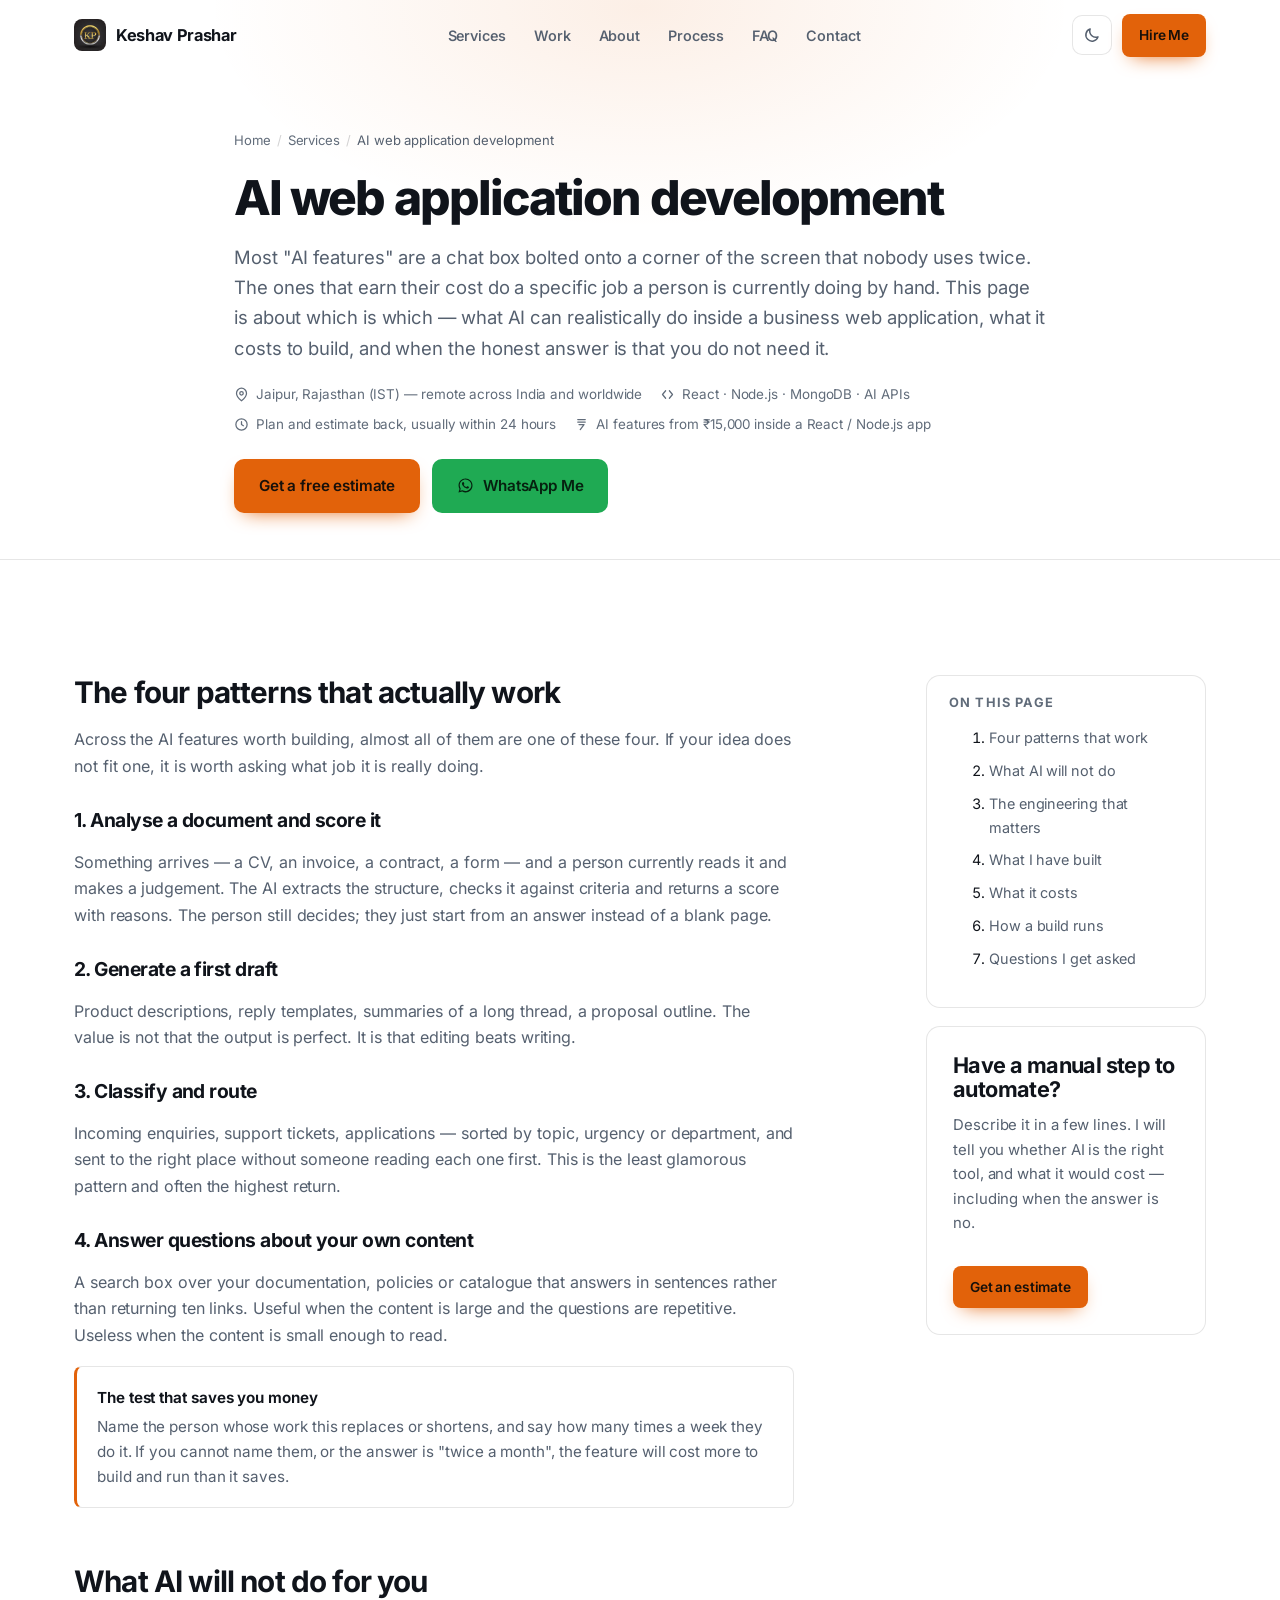
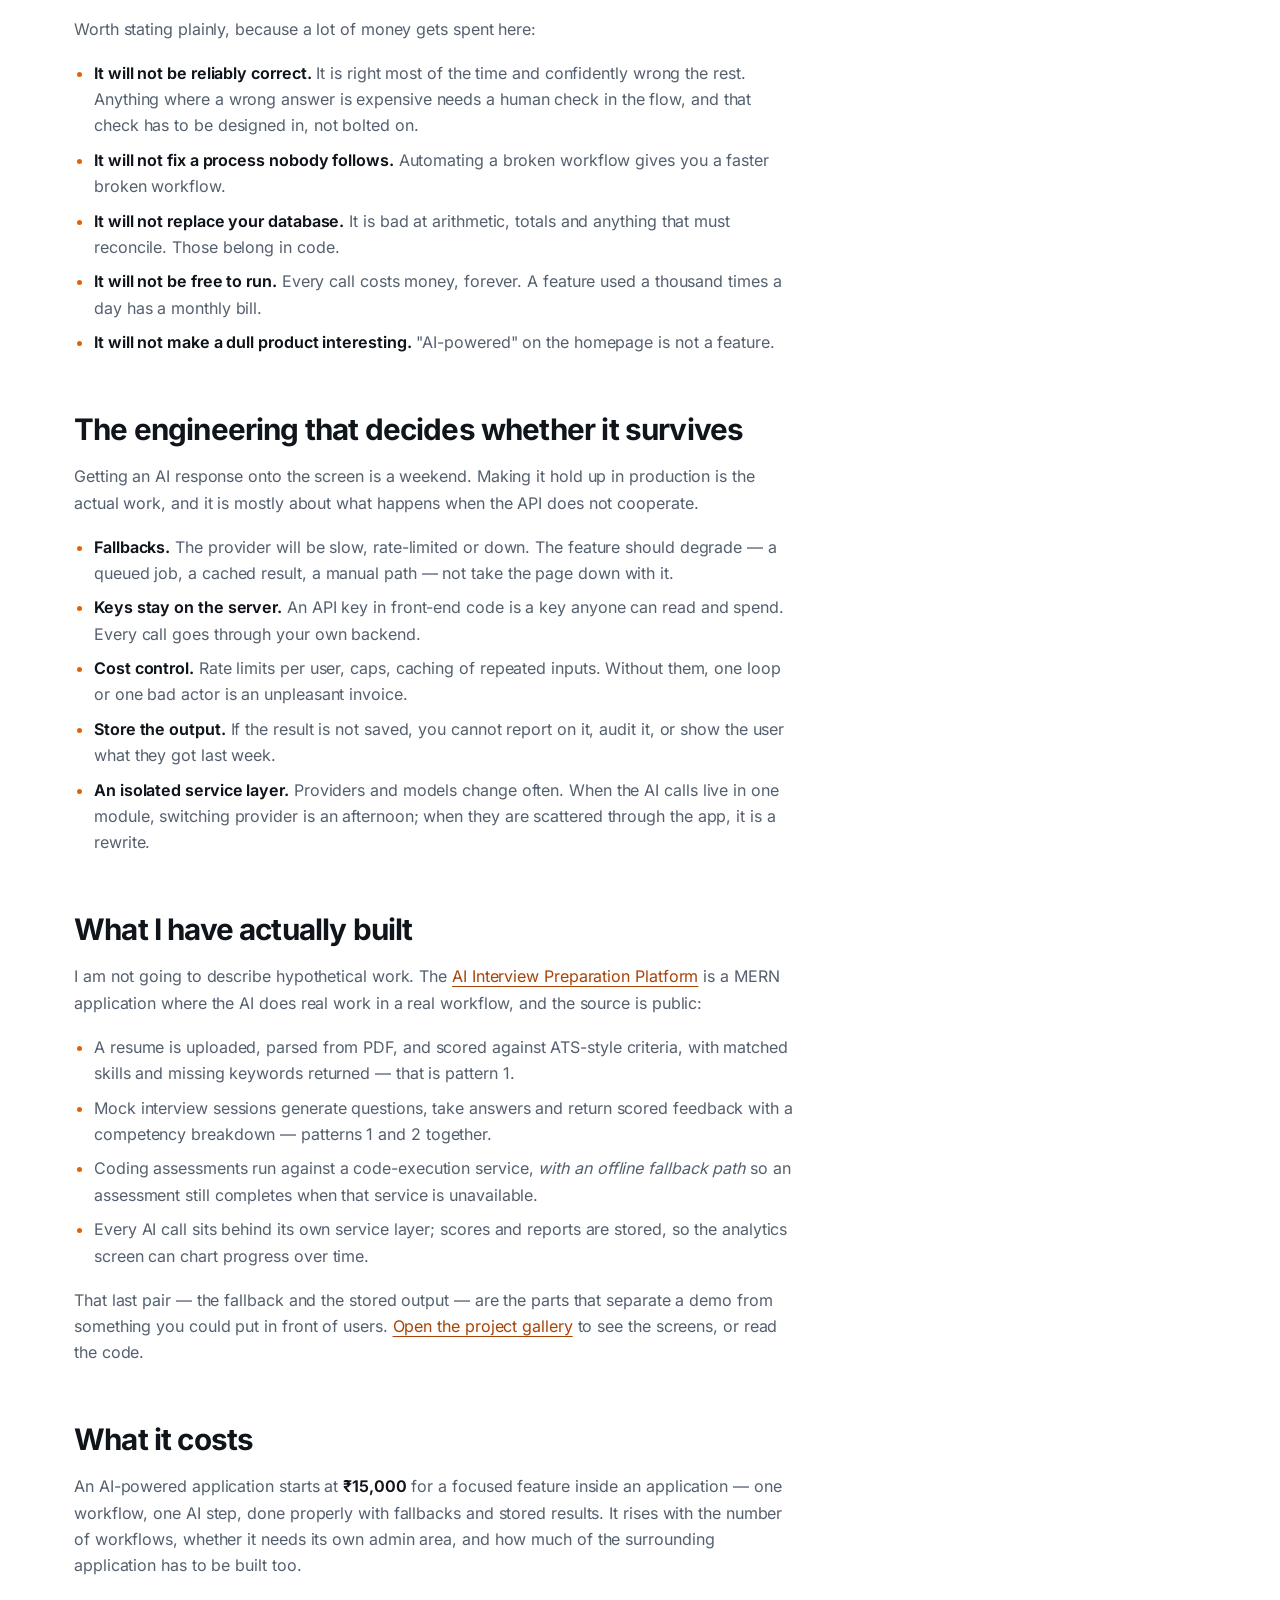
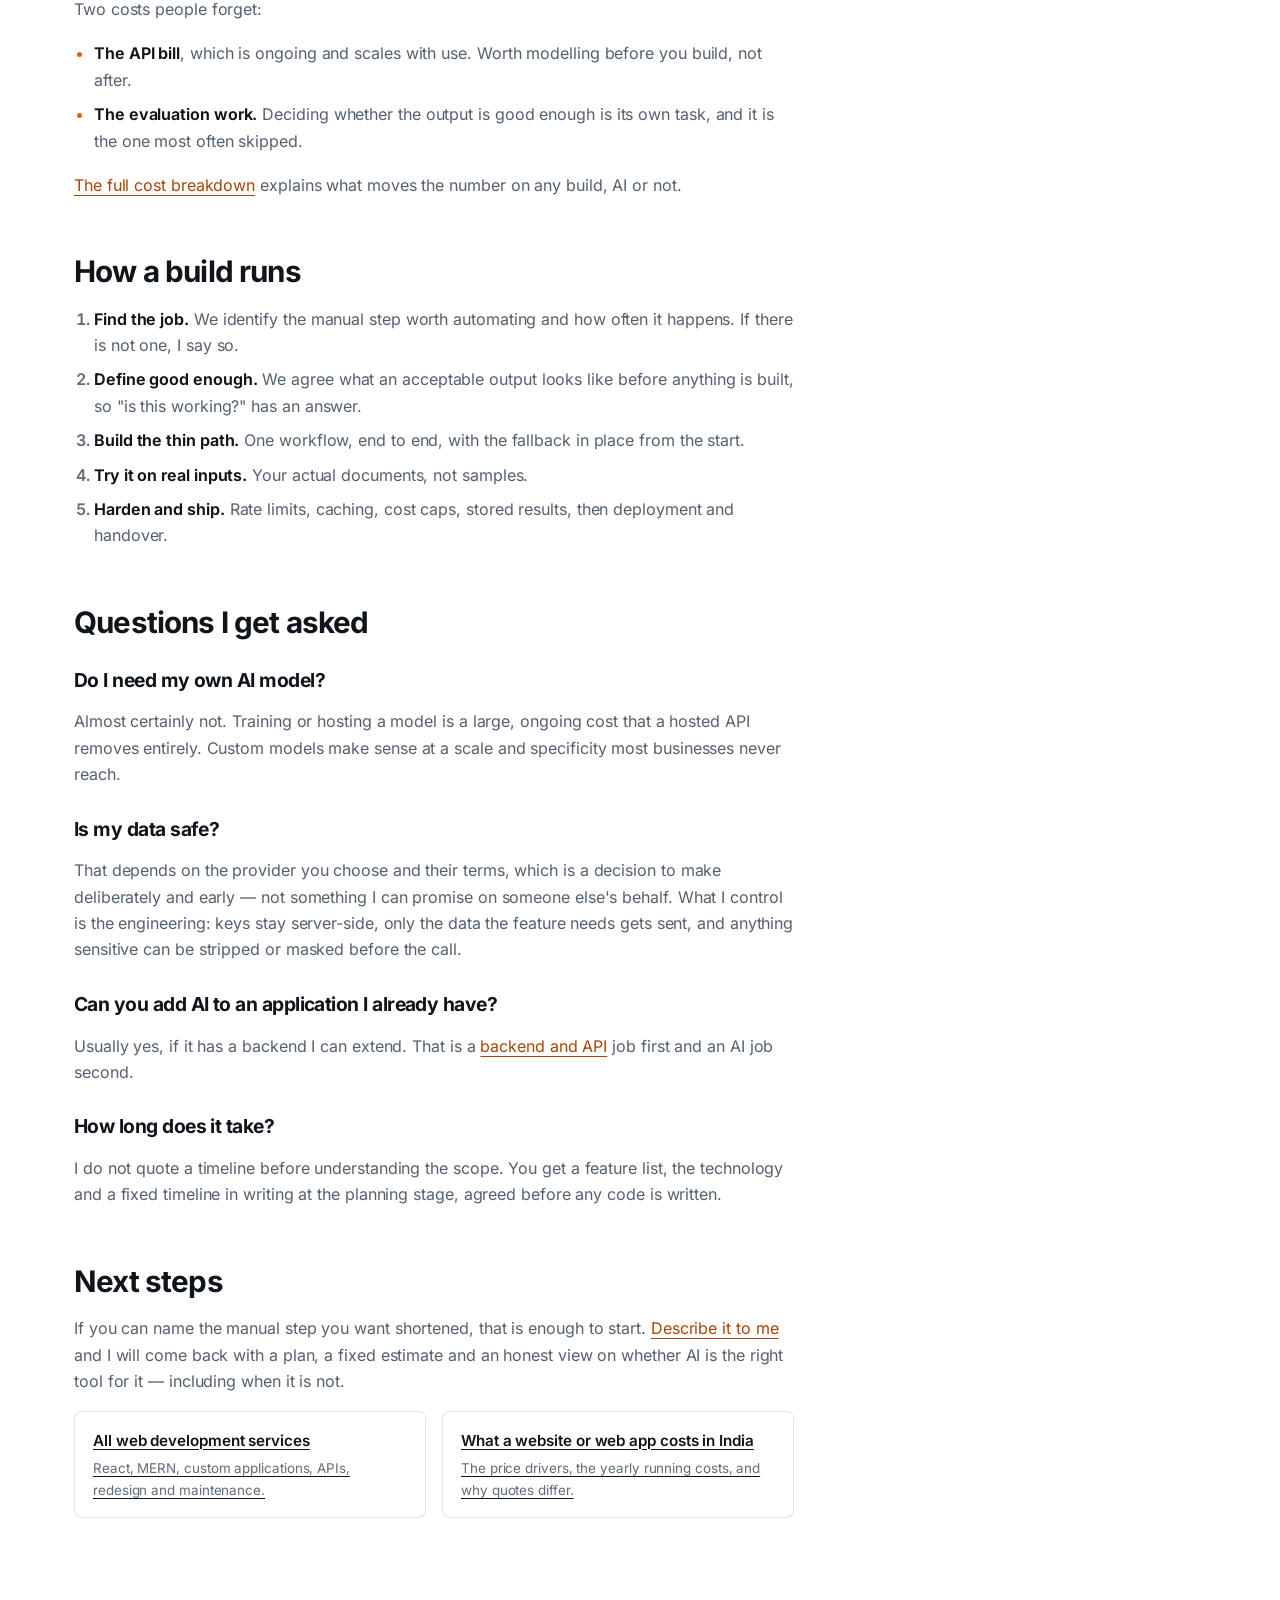
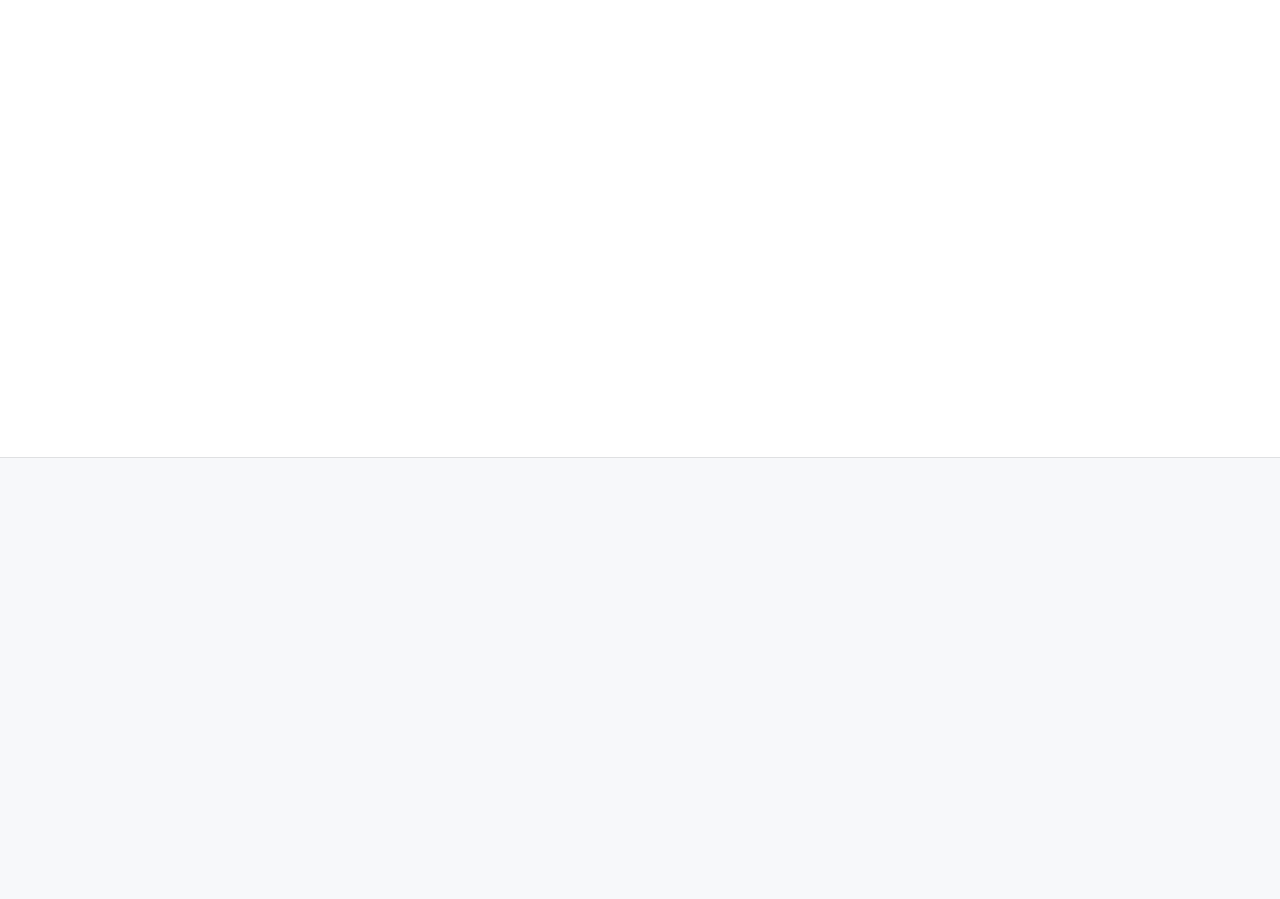
==== commit da4c3d98: "complete client acquisition system - Form: exact success/failure states ("Thanks — your project enqu" ====
--- a/ai-web-development/index.html
+++ b/ai-web-development/index.html
@@ -448,6 +448,7 @@
 						<li><a href="../services/">Web development services</a></li>
 						<li><a href="../ai-web-development/">AI web application development</a></li>
 						<li><a href="../website-developer-jaipur/">Website developer in Jaipur</a></li>
+						<li><a href="../website-redesign/">Website redesign: 8 signs</a></li>
 						<li><a href="../#work">Featured work</a></li>
 						<li><a href="../#about">About Keshav</a></li>
 						<li><a href="../#process">How I work</a></li>
